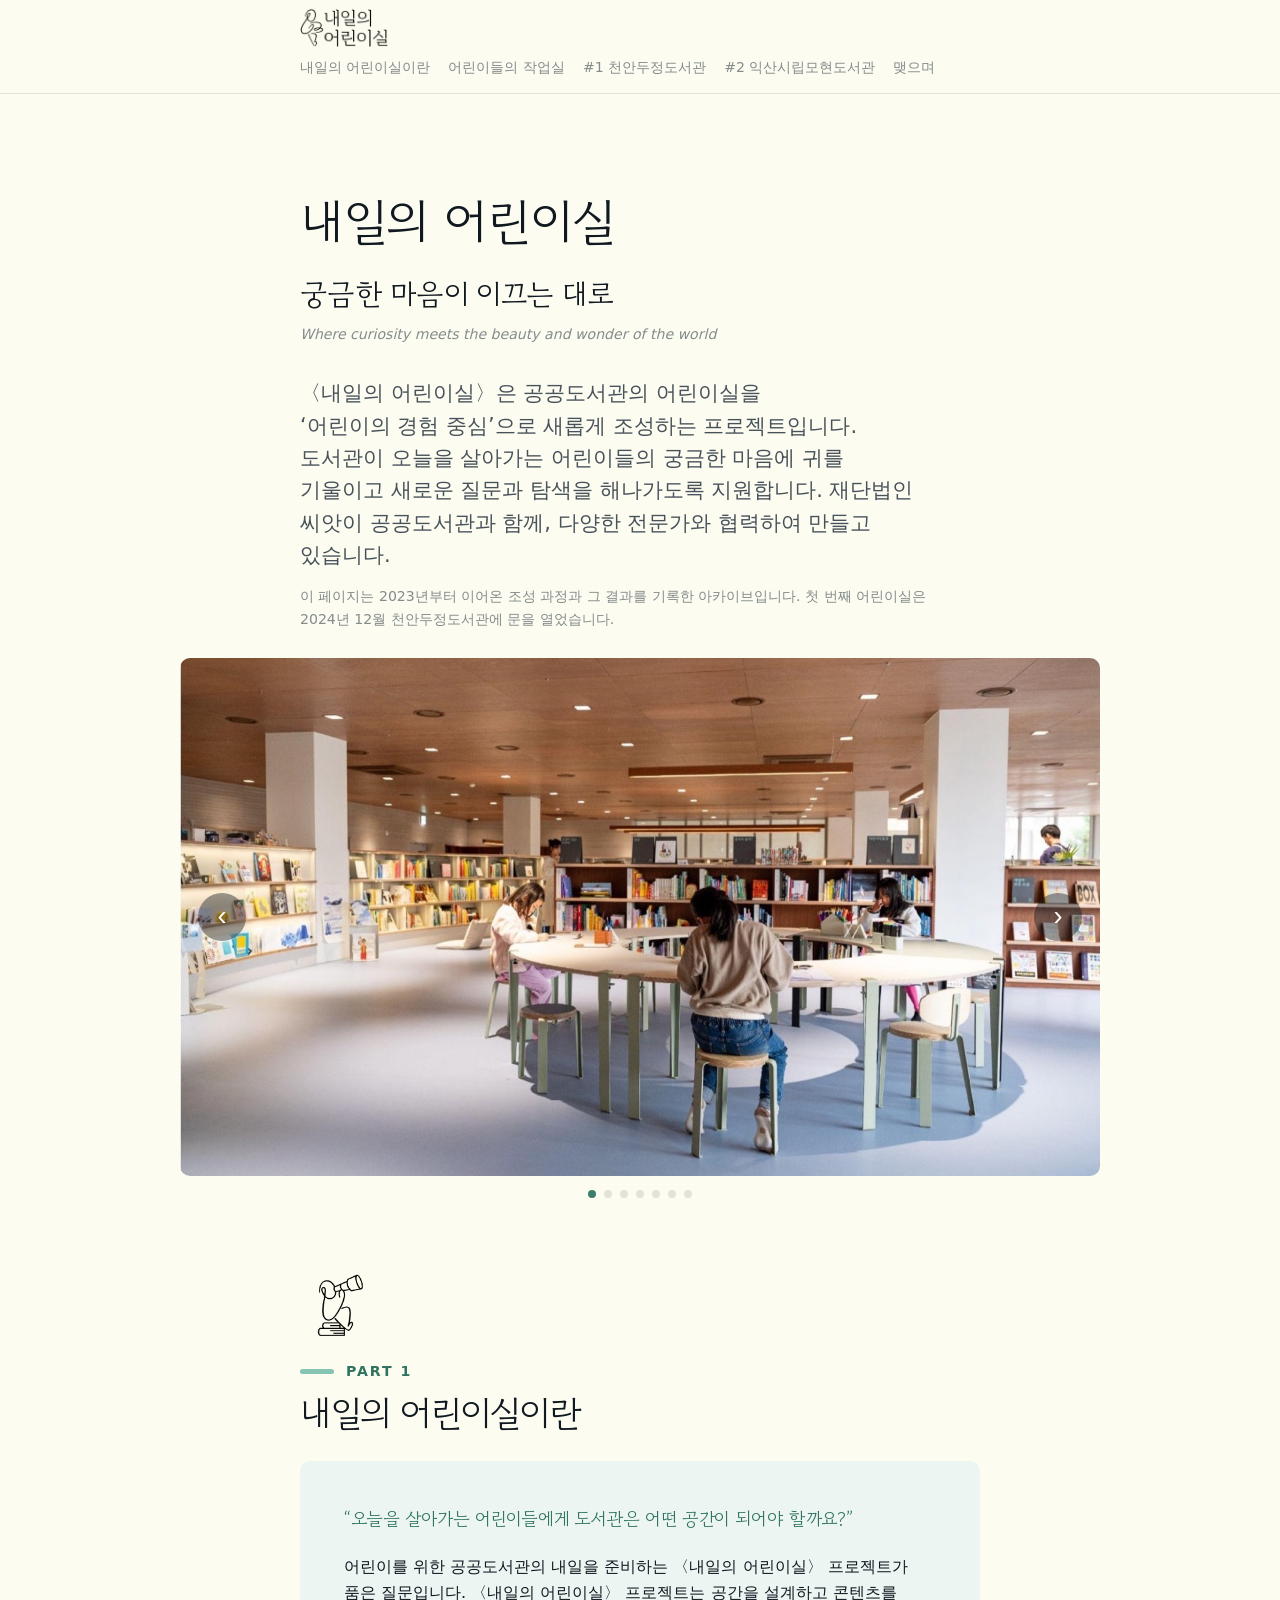
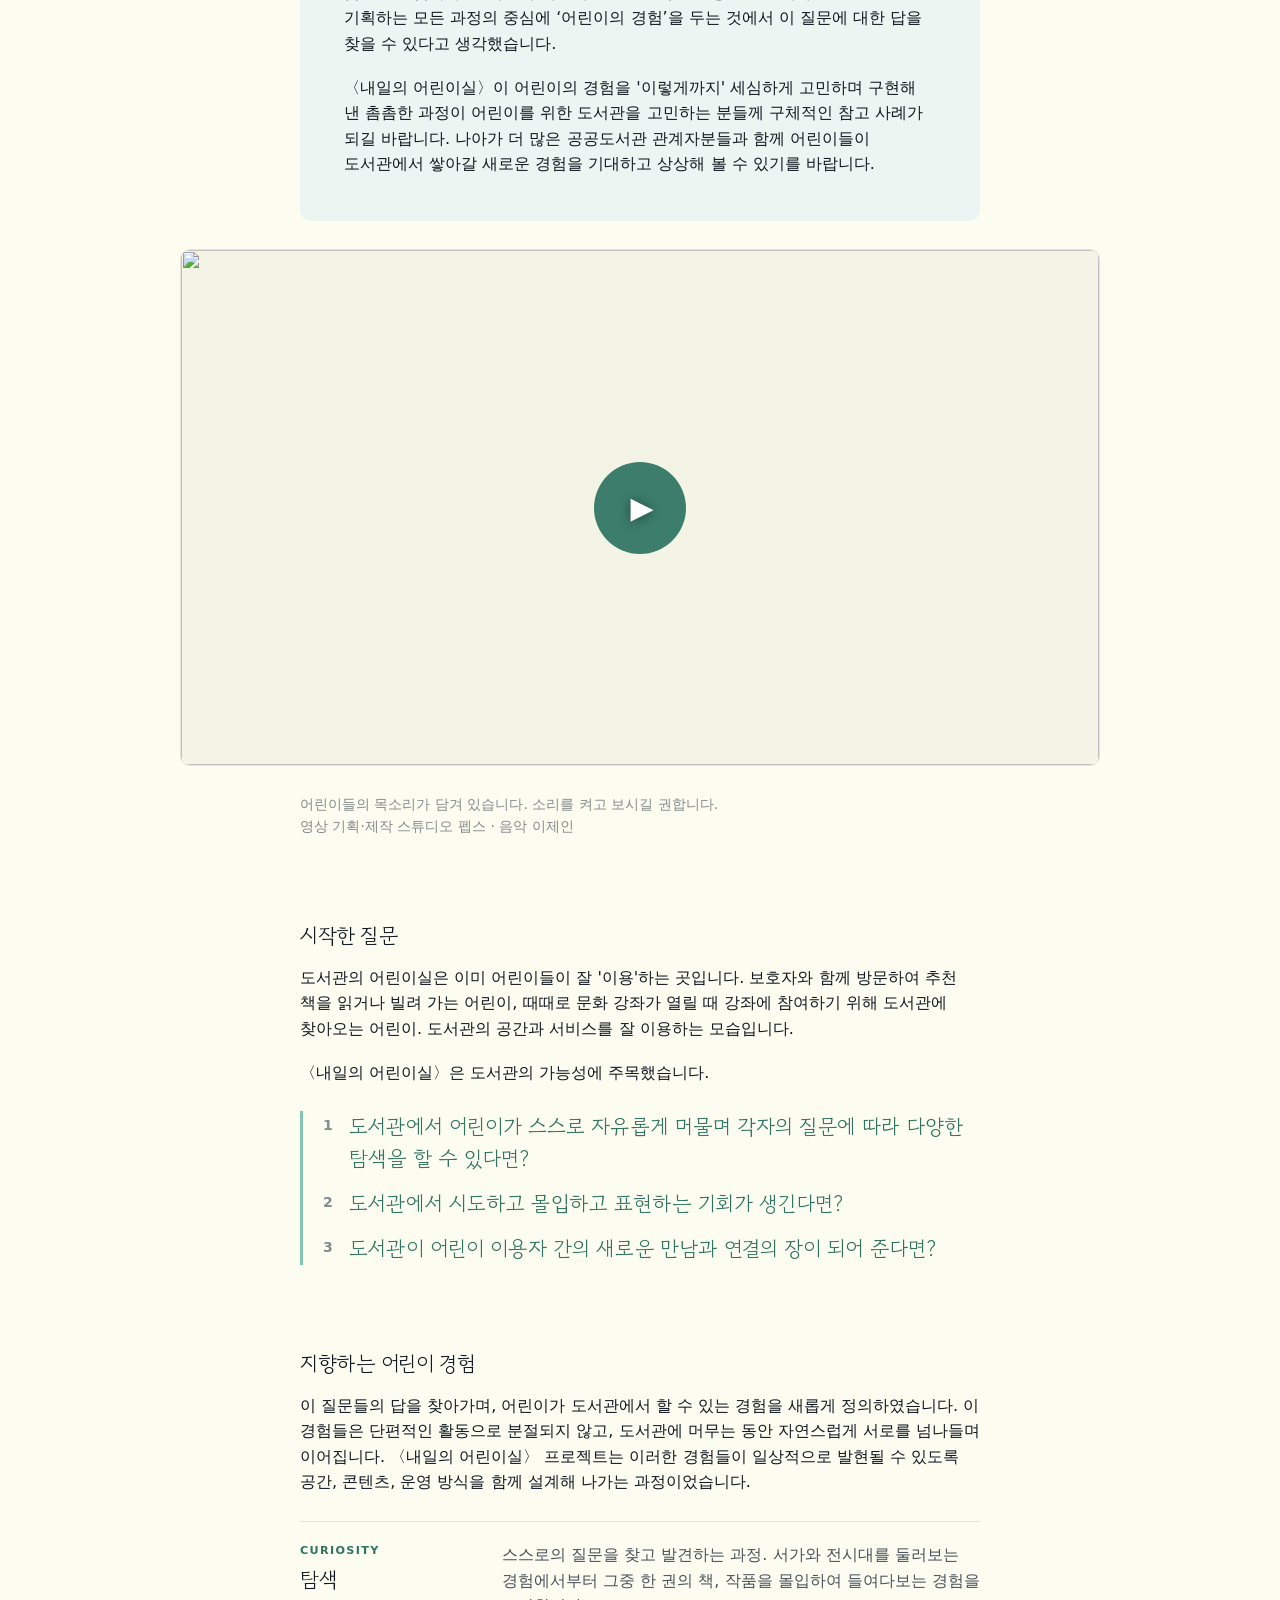
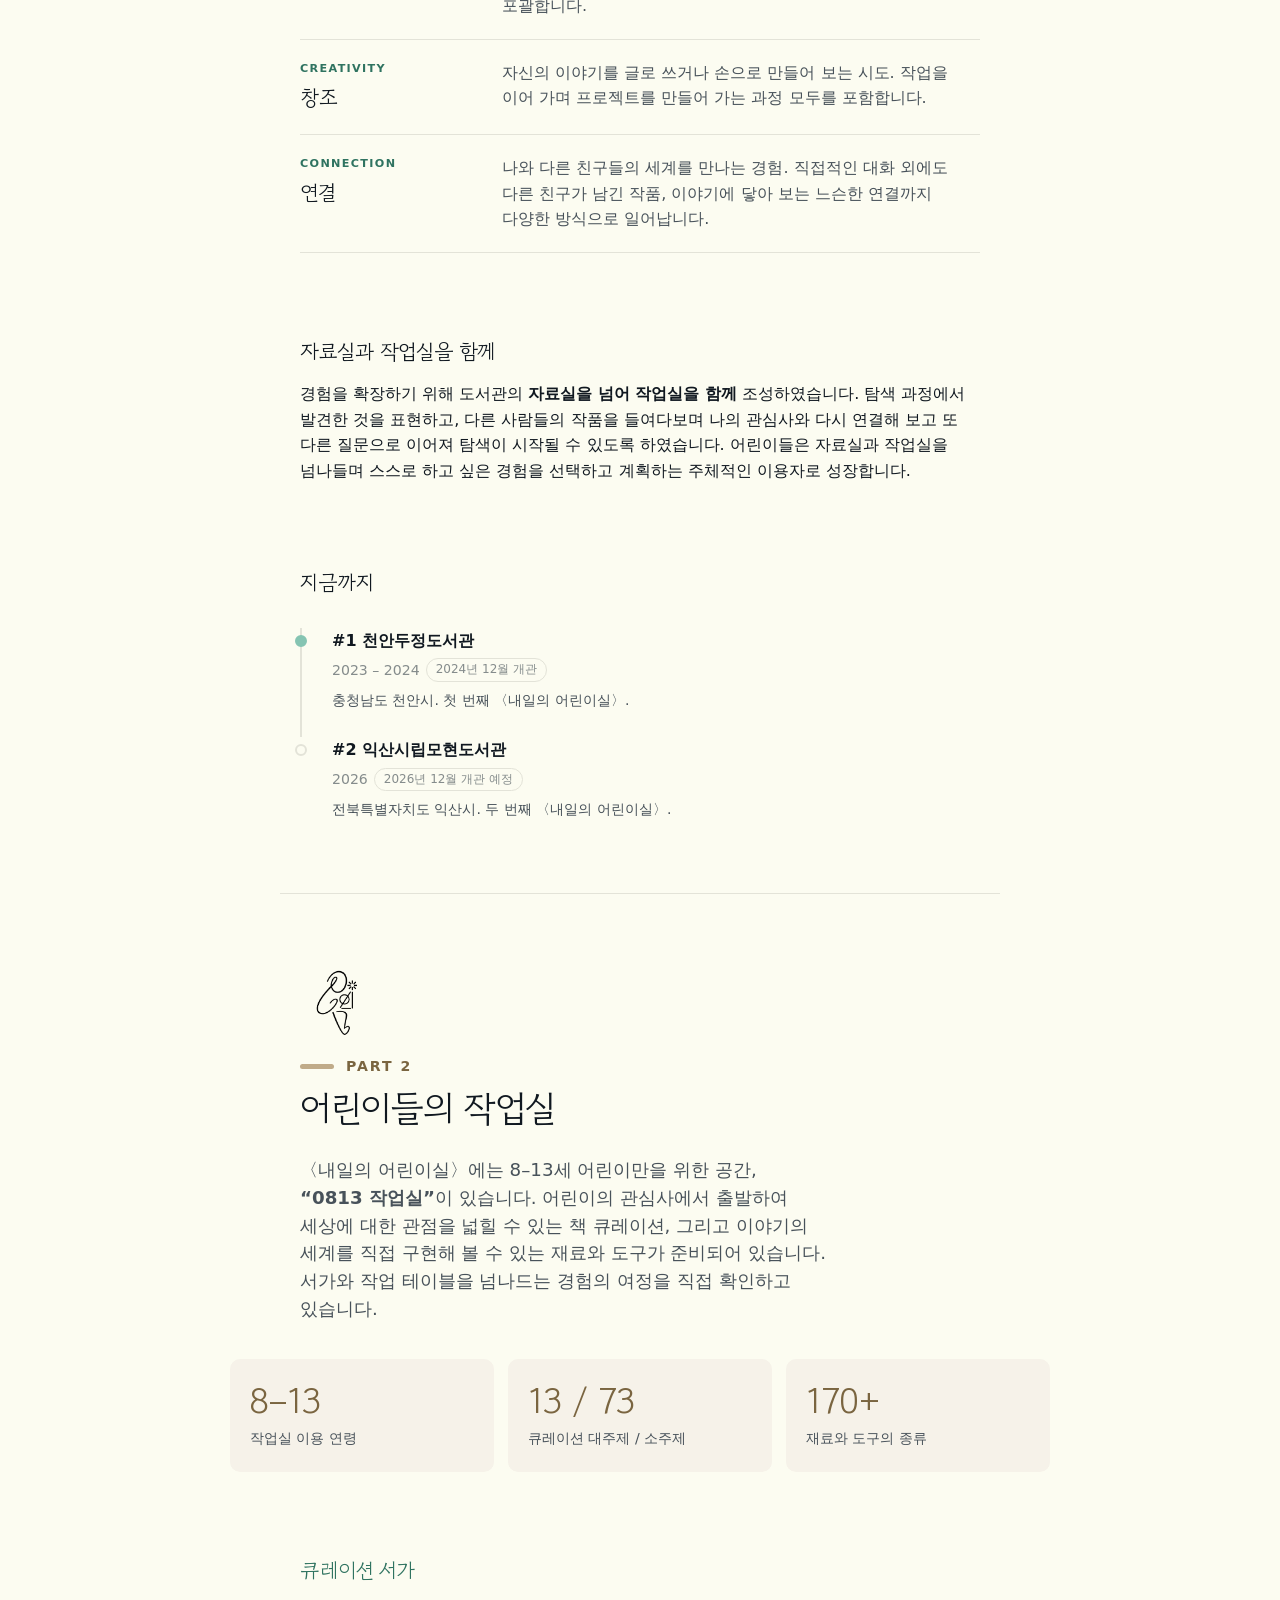
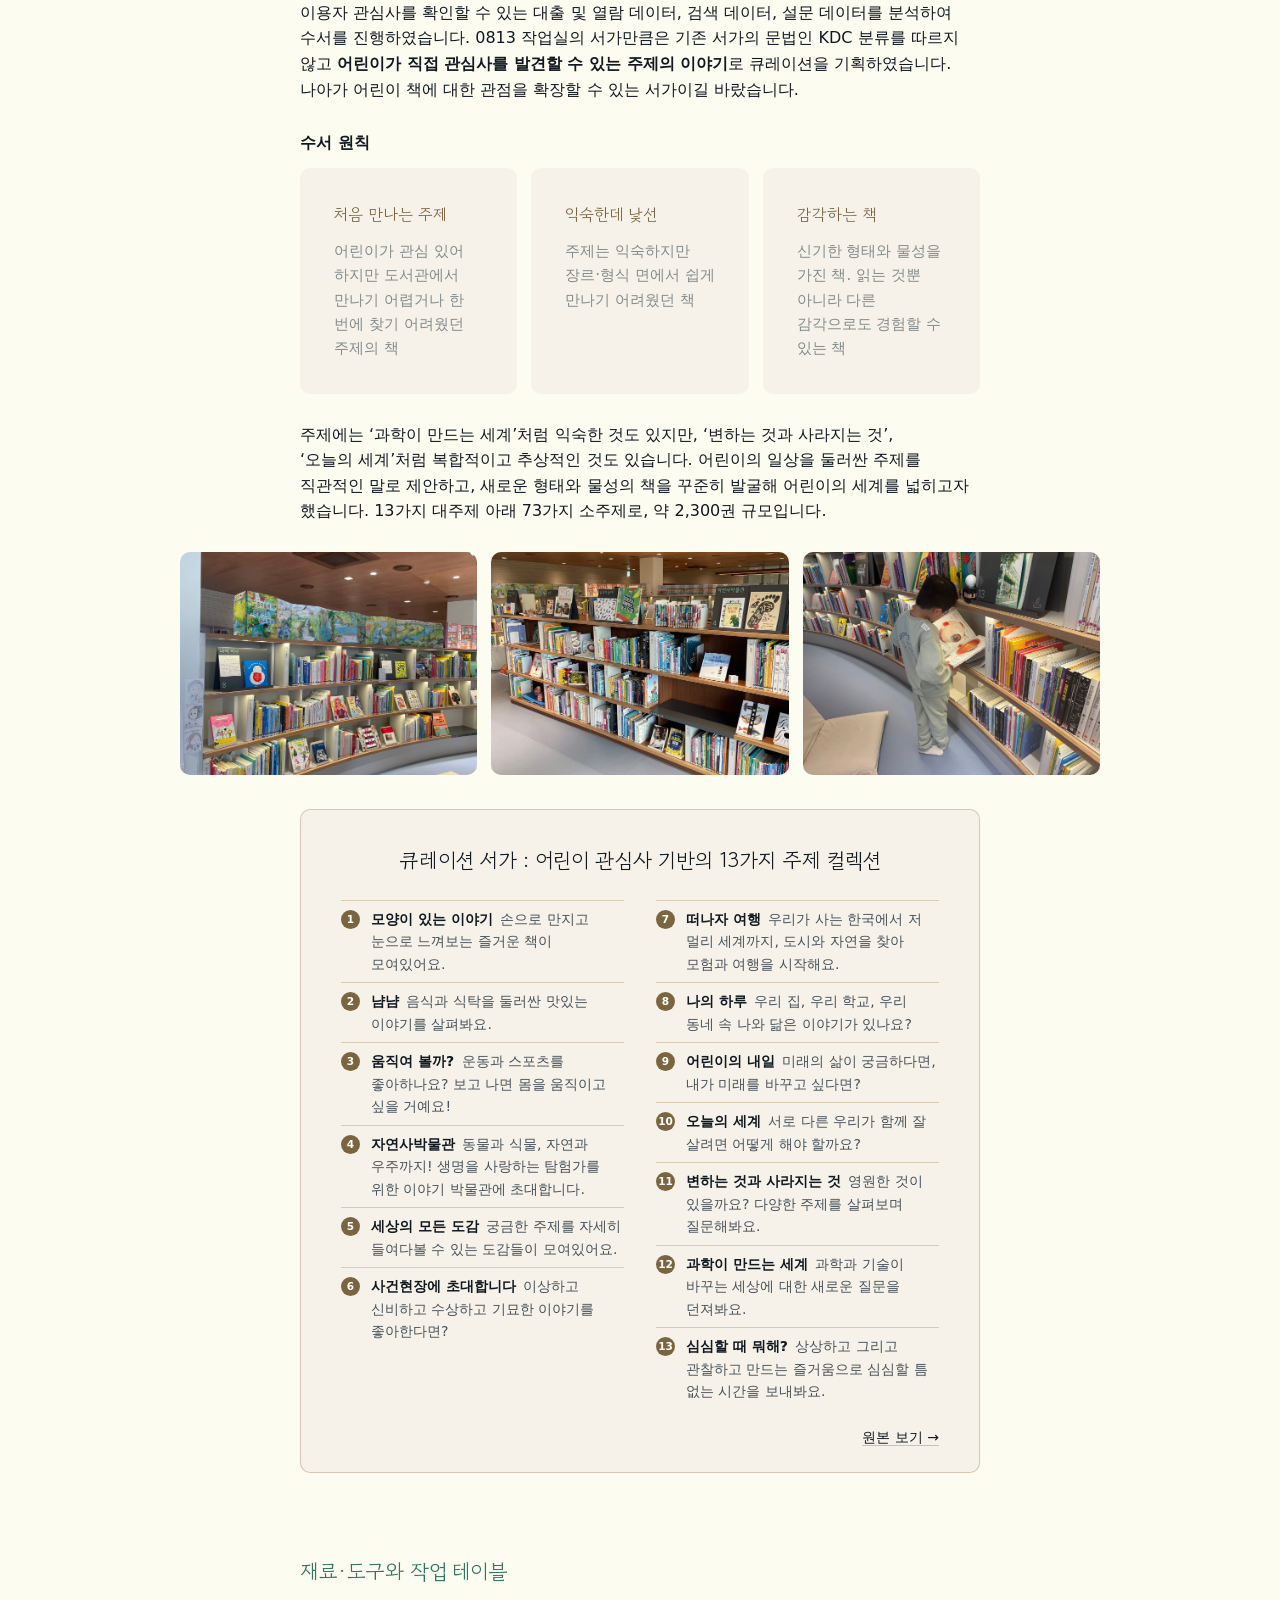
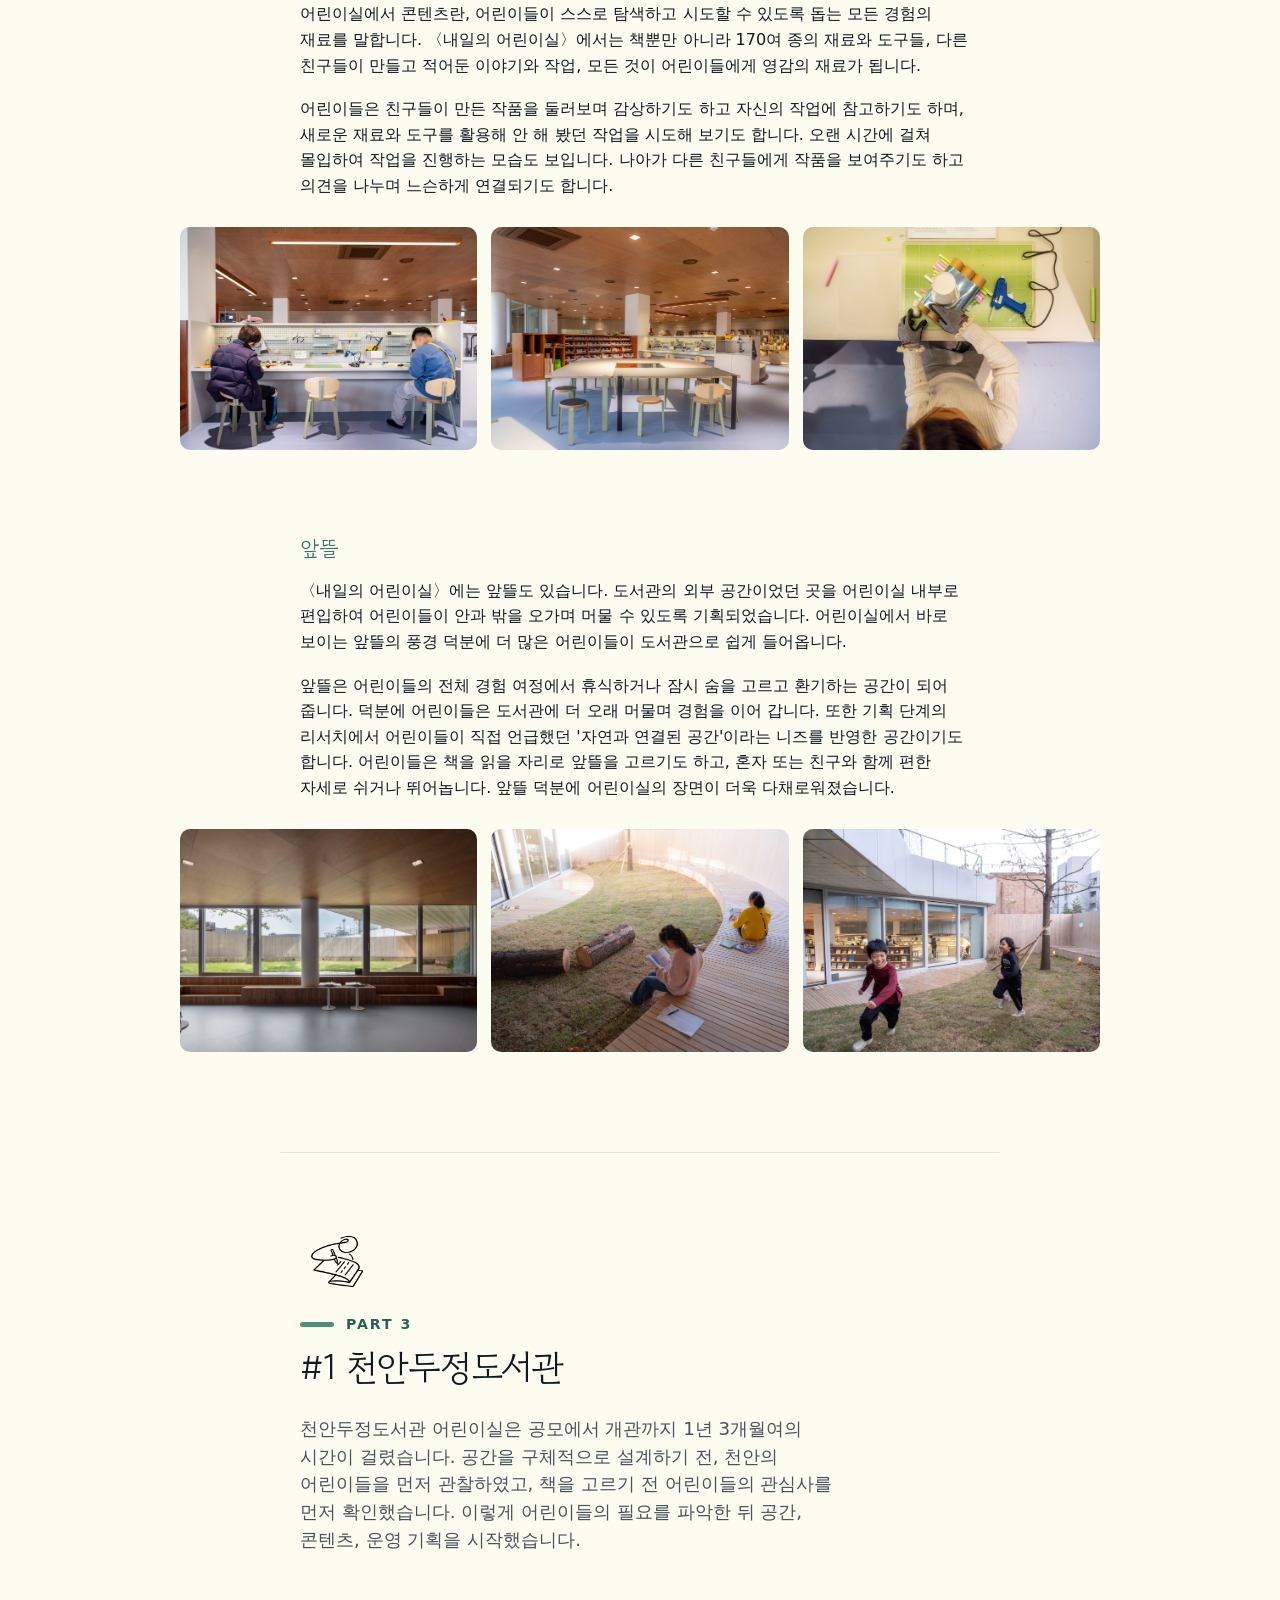
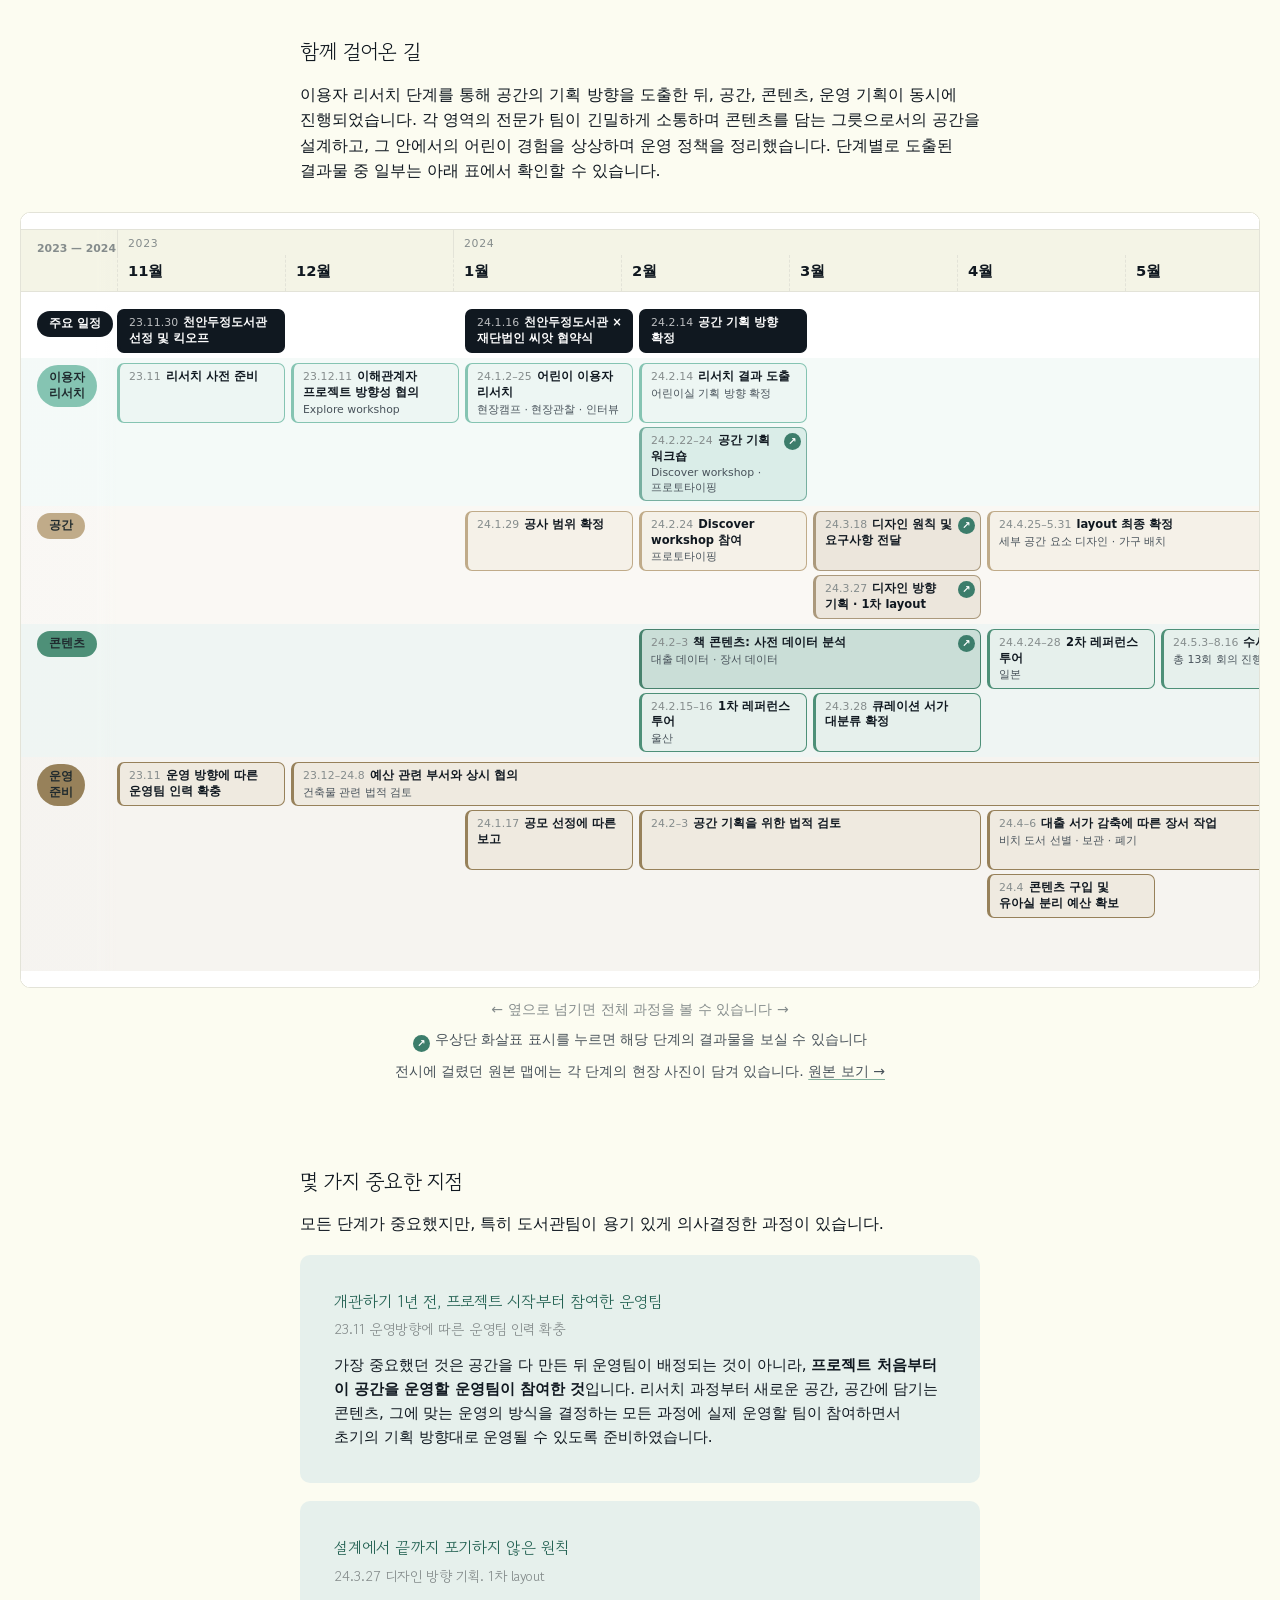
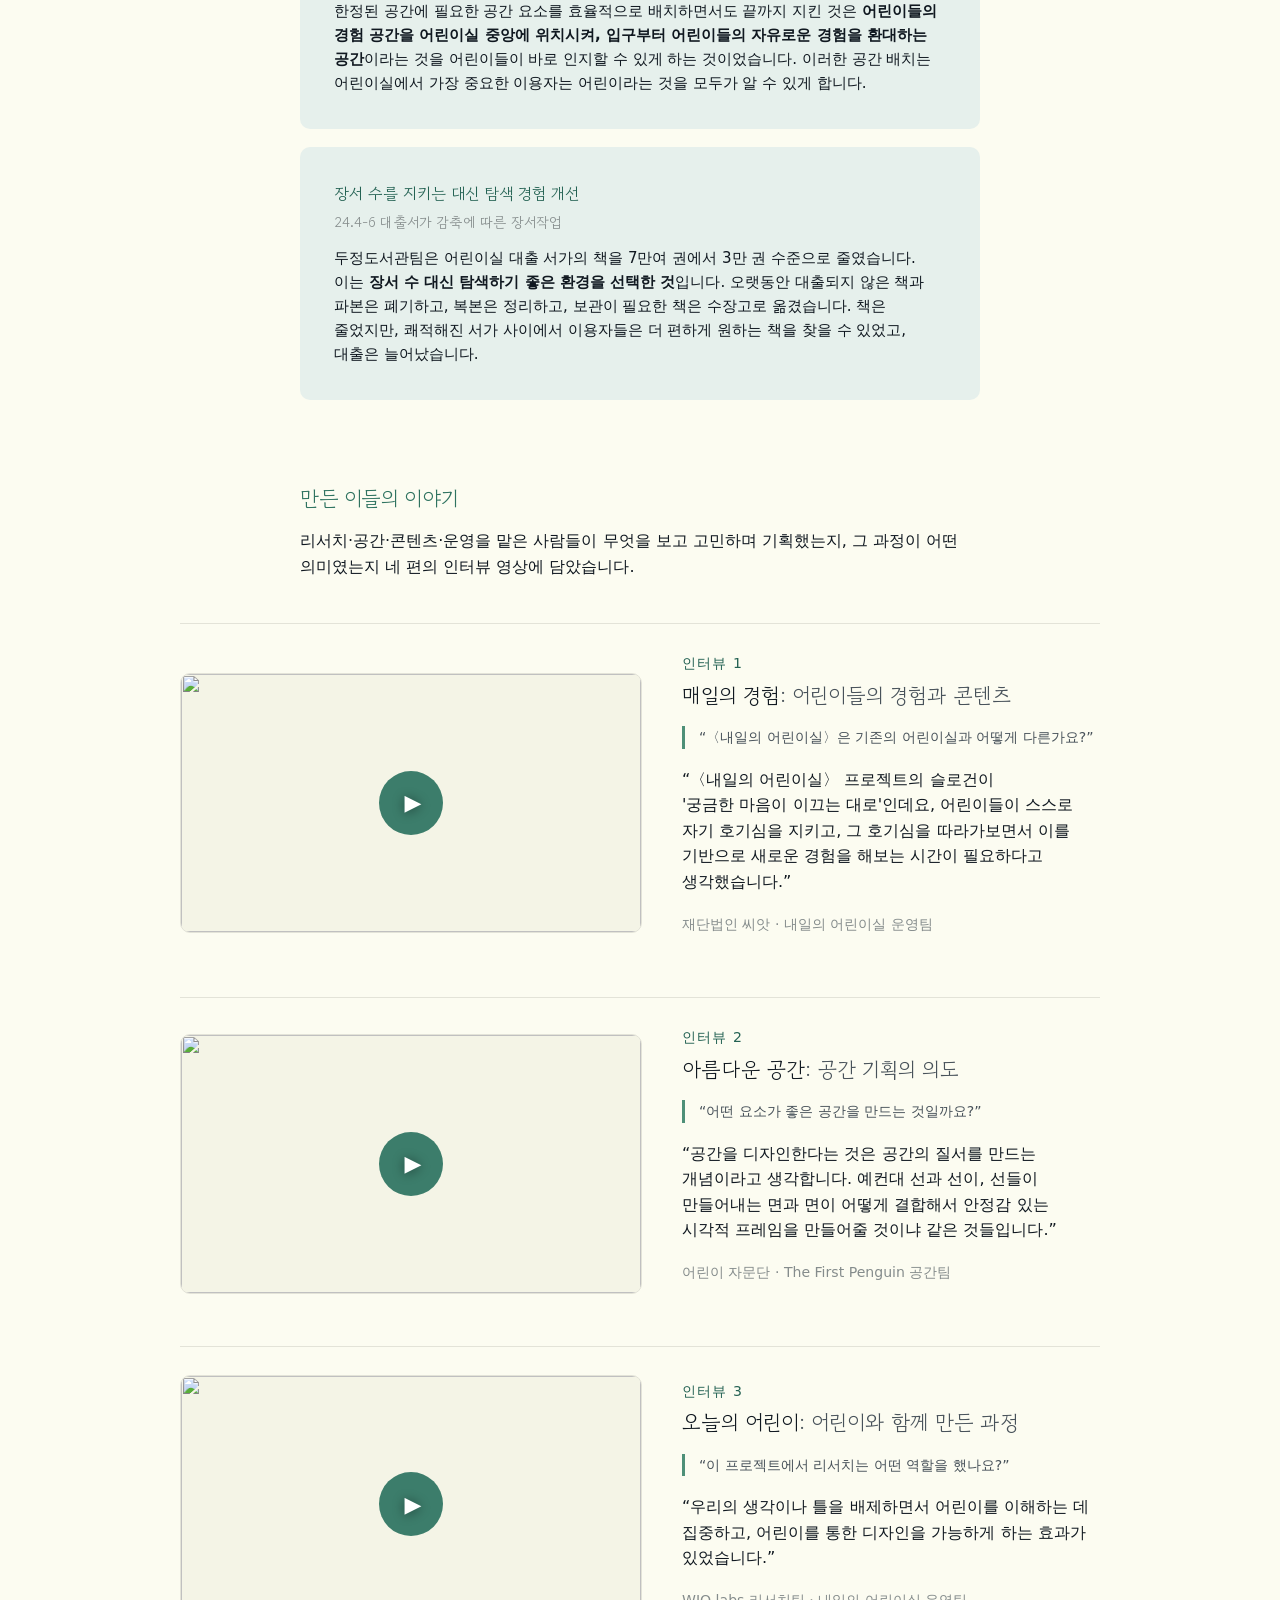
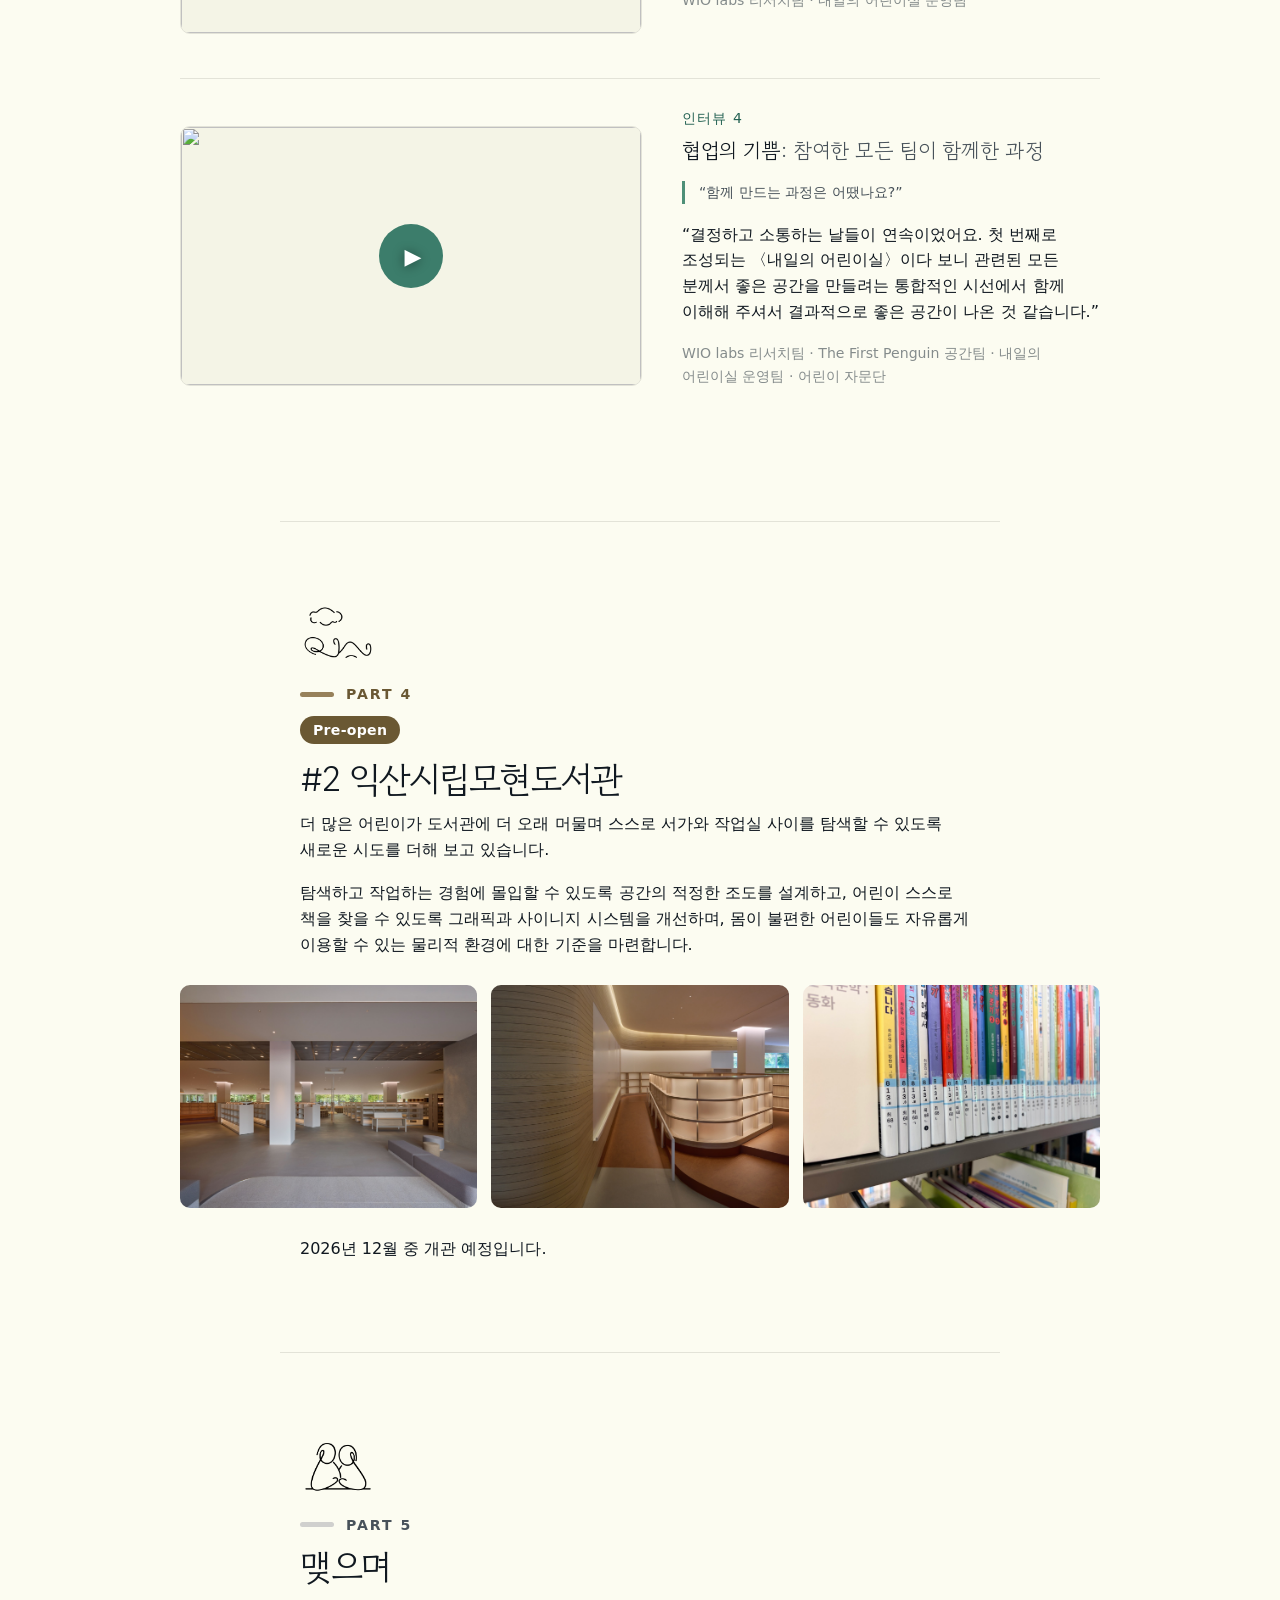
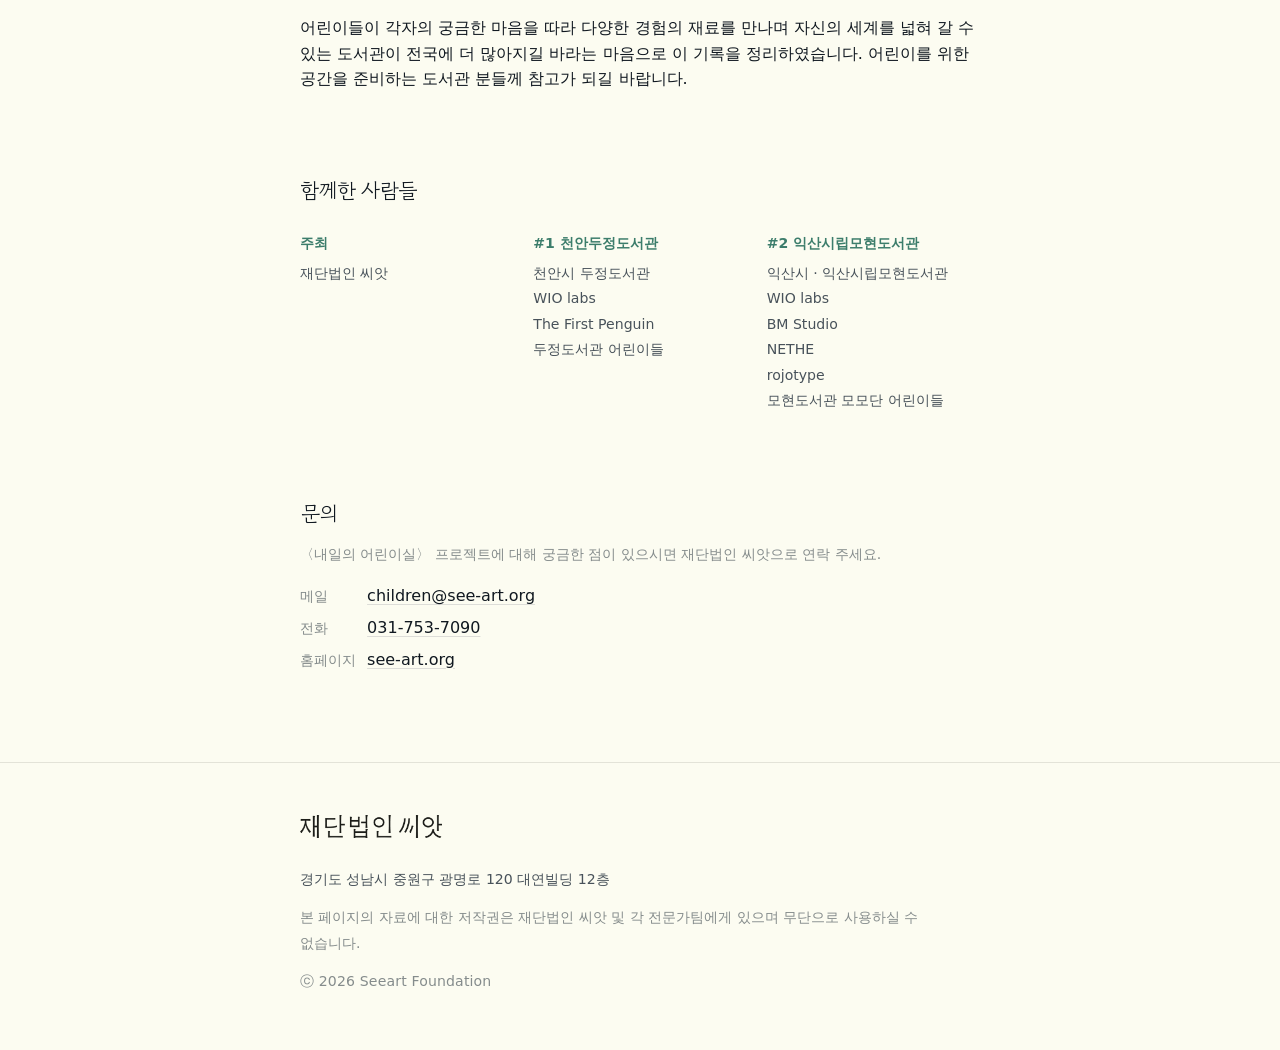
==== index.html @ 8c8a618c "휴대폰 가독성 개선, 자료 링크를 같은 창에서 열기 - 프로세스 맵 자료·원본 보기 링크를 같은 창에서 열고, 돌아오면 맵 위치 복원 - 본문 글씨 한 단계 축소, 〈내일의 어린이" ====
<!doctype html>
<html lang="ko">
<head>
<meta charset="utf-8">
<meta name="viewport" content="width=device-width, initial-scale=1, viewport-fit=cover">
<title>내일의 어린이실 — 프로젝트 아카이브</title>
<meta name="description" content="공공도서관의 어린이실을 어린이의 경험 중심으로 새롭게 조성하는 프로젝트 〈내일의 어린이실〉의 과정과 결과를 기록합니다. 천안두정도서관(2023–2024)과 익산시립모현도서관(2026).">

<meta property="og:type" content="website">
<meta property="og:title" content="내일의 어린이실 — 프로젝트 아카이브">
<meta property="og:description" content="궁금한 마음이 이끄는 대로. 공공도서관 어린이실을 어린이의 경험 중심으로 새롭게 조성한 과정의 기록.">
<!-- TODO: og:image 경로를 실제 대표 이미지로 교체 -->
<meta property="og:image" content="assets/img/hero/hero-1.jpg">

<!-- ⚠️ 공개 전까지 검색엔진 수집을 막습니다.
     10/28 정식 공개 때 아래 한 줄과 robots.txt 를 지우세요. -->
<meta name="robots" content="noindex, nofollow">

<link rel="stylesheet" href="assets/css/style.css?v=20261027">
</head>

<!-- data-mode="draft" → 자리표시자와 작업 메모가 보입니다.
     공개 직전에 data-mode="final" 로 바꾸면 모두 숨겨집니다. -->
<body data-mode="draft">

<!-- ============================================================
     상단 내비 (목차는 main.js가 h2를 긁어 자동 생성)
     ============================================================ -->
<nav class="nav" id="nav">
  <div class="wrap">
    <div class="nav__bar">
      <a class="nav__home" href="#top">
        <img src="assets/img/brand/primary.png" alt="내일의 어린이실"
             width="1487" height="640">
      </a>
      <button class="nav__toggle" id="navToggle" aria-expanded="false" aria-controls="navList">목차</button>
    </div>
    <ul class="nav__list" id="navList" hidden></ul>
  </div>
</nav>

<main id="top">

<!-- ============================================================
     히어로
     ============================================================ -->
<header class="hero">
  <div class="wrap">
    <h1 class="hero__title">내일의 어린이실</h1>
    <p class="hero__slogan">궁금한 마음이 이끄는 대로</p>
    <p class="hero__slogan-en">Where curiosity meets the beauty and wonder of the world</p>

    <p class="hero__lede"><span class="nobr">〈내일의 어린이실〉은</span> 공공도서관의 어린이실을 <span class="nobr">‘어린이의 경험 중심’으로</span> 새롭게 조성하는 프로젝트입니다. 도서관이 오늘을 살아가는 어린이들의 궁금한 마음에 귀를 기울이고 새로운 질문과 탐색을 해나가도록 지원합니다. 재단법인 씨앗이 공공도서관과 함께, 다양한 전문가와 협력하여 만들고 있습니다.</p>
    <p class="muted">
      이 페이지는 2023년부터 이어온 조성 과정과 그 결과를 기록한 아카이브입니다.
      첫 번째 어린이실은 2024년 12월 천안두정도서관에 문을 열었습니다.
    </p>
  </div>

  <div class="wrap">
    <figure class="slides" data-slides="assets/img/hero/hero-" data-count="7">
      <div class="ph" data-ratio="16-9">
        <span><strong>대표 이미지</strong>천안두정도서관 어린이실 전경<br>
        assets/img/hero/ 에 hero-1.jpg … hero-5.jpg 를 넣으면 돌아가며 보입니다</span>
      </div>
    </figure>
  </div>
</header>

<!-- ============================================================
     PART 1 — 프로젝트 소개
     ============================================================ -->
<section id="about">
  <div class="wrap">
    <img class="pict" src="assets/img/pictogram/explore.png" alt="탐색하는 어린이" width="497" height="496" loading="lazy">
    <p class="part-label">Part 1</p>
    <h2>내일의 어린이실이란</h2>

    <div class="question">
      <p class="question__q">“오늘을 살아가는 어린이들에게 도서관은 어떤 공간이 되어야 할까요?”</p>
      <p>
        어린이를 위한 공공도서관의 내일을 준비하는 <span class="nobr">〈내일의 어린이실〉</span> 프로젝트가 품은
        질문입니다. <span class="nobr">〈내일의 어린이실〉</span> 프로젝트는 공간을 설계하고 콘텐츠를 기획하는 모든
        과정의 중심에 <span class="nobr">‘어린이의 경험’을</span> 두는 것에서 이 질문에 대한 답을 찾을 수 있다고
        생각했습니다.
      </p>
      <p><span class="nobr">〈내일의 어린이실〉이</span> 어린이의 경험을 <span class="nobr">'이렇게까지'</span> 세심하게 고민하며 구현해 낸 촘촘한 과정이 어린이를 위한 도서관을 고민하는 분들께 구체적인 참고 사례가 되길 바랍니다. 나아가 더 많은 공공도서관 관계자분들과 함께 어린이들이 도서관에서 쌓아갈 새로운 경험을 기대하고 상상해 볼 수 있기를 바랍니다.</p>
    </div>

    <div class="video" data-id="6D1yo-5r82I">
      <button class="video__btn" type="button">
        <span class="video__play" aria-hidden="true">▶</span>
        <span>브랜드 영상 (2025)</span>
      </button>
    </div>
    <p class="muted vcredit">어린이들의 목소리가 담겨 있습니다. 소리를 켜고 보시길 권합니다.<br> 영상 기획·제작 스튜디오 펩스 · 음악 이제인</p>

    <h3>시작한 질문</h3>
    <p>도서관의 어린이실은 이미 어린이들이 잘 <span class="nobr">'이용'하는</span> 곳입니다. 보호자와 함께 방문하여 추천 책을 읽거나 빌려 가는 어린이, 때때로 문화 강좌가 열릴 때 강좌에 참여하기 위해 도서관에 찾아오는 어린이. 도서관의 공간과 서비스를 잘 이용하는 모습입니다.</p>
    <p><span class="nobr">〈내일의 어린이실〉은</span> 도서관의 가능성에 주목했습니다.</p>

    <ol class="asks">
      <li>도서관에서 어린이가 스스로 자유롭게 머물며 각자의 질문에 따라 다양한 탐색을 할 수 있다면?</li>
      <li>도서관에서 시도하고 몰입하고 표현하는 기회가 생긴다면?</li>
      <li>도서관이 어린이 이용자 간의 새로운 만남과 연결의 장이 되어 준다면?</li>
    </ol>

    <h3>지향하는 어린이 경험</h3>
    <p>이 질문들의 답을 찾아가며, 어린이가 도서관에서 할 수 있는 경험을 새롭게 정의하였습니다. 이 경험들은 단편적인 활동으로 분절되지 않고, 도서관에 머무는 동안 자연스럽게 서로를 넘나들며 이어집니다. <span class="nobr">〈내일의 어린이실〉</span> 프로젝트는 이러한 경험들이 일상적으로 발현될 수 있도록 공간, 콘텐츠, 운영 방식을 함께 설계해 나가는 과정이었습니다.</p>

    <dl class="exp">
      <div>
        <dt><span>Curiosity</span>탐색</dt>
        <dd>스스로의 질문을 찾고 발견하는 과정. 서가와 전시대를 둘러보는 경험에서부터 그중 한 권의 책, 작품을 몰입하여 들여다보는 경험을 포괄합니다.</dd>
      </div>
      <div>
        <dt><span>Creativity</span>창조</dt>
        <dd>자신의 이야기를 글로 쓰거나 손으로 만들어 보는 시도. 작업을 이어 가며 프로젝트를 만들어 가는 과정 모두를 포함합니다.</dd>
      </div>
      <div>
        <dt><span>Connection</span>연결</dt>
        <dd>나와 다른 친구들의 세계를 만나는 경험. 직접적인 대화 외에도 다른 친구가 남긴 작품, 이야기에 닿아 보는 느슨한 연결까지 다양한 방식으로 일어납니다.</dd>
      </div>
    </dl>

    <h3>자료실과 작업실을 함께</h3>
    <p>경험을 확장하기 위해 도서관의 <b>자료실을 넘어 작업실을 함께</b> 조성하였습니다. 탐색 과정에서 발견한 것을 표현하고, 다른 사람들의 작품을 들여다보며 나의 관심사와 다시 연결해 보고 또 다른 질문으로 이어져 탐색이 시작될 수 있도록 하였습니다. 어린이들은 자료실과 작업실을 넘나들며 스스로 하고 싶은 경험을 선택하고 계획하는 주체적인 이용자로 성장합니다.</p>

    <h3>지금까지</h3>
    <ul class="timeline">
      <li class="timeline__item" data-mark="on">
        <span class="timeline__name">#1 천안두정도서관</span>
        <div class="timeline__meta"><span>2023 – 2024</span><span class="tag">2024년 12월 개관</span></div>
        <p class="timeline__note">충청남도 천안시. 첫 번째 <span class="nobr">〈내일의 어린이실〉</span>.</p>
      </li>
      <li class="timeline__item">
        <span class="timeline__name">#2 익산시립모현도서관</span>
        <div class="timeline__meta"><span>2026</span><span class="tag">2026년 12월 개관 예정</span></div>
        <p class="timeline__note">전북특별자치도 익산시. 두 번째 <span class="nobr">〈내일의 어린이실〉</span>.</p>
      </li>
    </ul>
  </div>
</section>

<!-- ============================================================
     PART 2-2 — 천안, 오늘의 어린이는 (결과)
     ============================================================ -->
<section id="space">
  <div class="wrap">
    <img class="pict" src="assets/img/pictogram/make.png" alt="무언가를 만드는 어린이" width="497" height="496" loading="lazy">
    <p class="part-label">Part 2</p>
    <h2>어린이들의 작업실</h2>

    <p class="lede"><span class="nobr">〈내일의 어린이실〉에는</span> 8–13세 어린이만을 위한 공간, <b><span class="nobr">“0813 작업실”</span></b>이 있습니다. 어린이의 관심사에서 출발하여 세상에 대한 관점을 넓힐 수 있는 책 큐레이션, 그리고 이야기의 세계를 직접 구현해 볼 수 있는 재료와 도구가 준비되어 있습니다. 서가와 작업 테이블을 넘나드는 경험의 여정을 직접 확인하고 있습니다.</p>

    <div class="stats">
      <div class="stat"><span class="stat__num">8–13</span><span class="stat__label">작업실 이용 연령</span></div>
      <div class="stat"><span class="stat__num">13 / 73</span><span class="stat__label">큐레이션 대주제 / 소주제</span></div>
      <div class="stat"><span class="stat__num">170+</span><span class="stat__label">재료와 도구의 종류</span></div>
    </div>

    <h3 class="h-green">큐레이션 서가</h3>
    <p>이용자 관심사를 확인할 수 있는 대출 및 열람 데이터, 검색 데이터, 설문 데이터를 분석하여 수서를 진행하였습니다. 0813 작업실의 서가만큼은 기존 서가의 문법인 KDC 분류를 따르지 않고 <b>어린이가 직접 관심사를 발견할 수 있는 주제의 이야기</b>로 큐레이션을 기획하였습니다. 나아가 어린이 책에 대한 관점을 확장할 수 있는 서가이길 바랐습니다.</p>
    <h4 class="sub-h">수서 원칙</h4>
    <div class="grid-3 principles">
      <div class="decision">
        <p class="decision__q">처음 만나는 주제</p>
        <p class="muted">어린이가 관심 있어 하지만 도서관에서 만나기 어렵거나 한 번에 찾기 어려웠던 주제의 책</p>
      </div>
      <div class="decision">
        <p class="decision__q">익숙한데 낯선</p>
        <p class="muted">주제는 익숙하지만 장르·형식 면에서 쉽게 만나기 어려웠던 책</p>
      </div>
      <div class="decision">
        <p class="decision__q">감각하는 책</p>
        <p class="muted">신기한 형태와 물성을 가진 책. 읽는 것뿐 아니라 다른 감각으로도 경험할 수 있는 책</p>
      </div>
    </div>
    <p>주제에는 <span class="nobr">‘과학이 만드는 세계’처럼</span> 익숙한 것도 있지만, <span class="nobr">‘변하는 것과 사라지는 것’</span>, <span class="nobr">‘오늘의 세계’처럼</span> 복합적이고 추상적인 것도 있습니다. 어린이의 일상을 둘러싼 주제를 직관적인 말로 제안하고, 새로운 형태와 물성의 책을 꾸준히 발굴해 어린이의 세계를 넓히고자 했습니다. 13가지 대주제 아래 73가지 소주제로, 약 2,300권 규모입니다.</p>
    <div class="grid-3" data-swipe>
      <img src="assets/img/cheonan/shelf-01.jpg" alt="‘나의 하루’, ‘어린이의 내일’ 주제로 꾸민 곡선 서가와 그 위에 펼쳐 놓은 병풍책" width="1400" height="1050" loading="lazy">
      <img src="assets/img/cheonan/shelf-02.jpg" alt="‘냠냠’, ‘움직여 볼까?’, ‘자연사박물관’ 주제 서가" width="1400" height="1050" loading="lazy">
      <img src="assets/img/cheonan/shelf-03.jpg" alt="‘관찰하고 그리고’ 서가 앞에서 인체 그림책을 펼쳐 보는 어린이" width="1400" height="1050" loading="lazy">
    </div>
    <div class="themes">
      <p class="themes__title">큐레이션 서가 : 어린이 관심사 기반의 13가지 주제 컬렉션</p>
      <ol class="themes__list">
        <li><b>모양이 있는 이야기</b> <span>손으로 만지고 눈으로 느껴보는 즐거운 책이 모여있어요.</span></li>
        <li><b>냠냠</b> <span>음식과 식탁을 둘러싼 맛있는 이야기를 살펴봐요.</span></li>
        <li><b>움직여 볼까?</b> <span>운동과 스포츠를 좋아하나요? 보고 나면 몸을 움직이고 싶을 거예요!</span></li>
        <li><b>자연사박물관</b> <span>동물과 식물, 자연과 우주까지! 생명을 사랑하는 탐험가를 위한 이야기 박물관에 초대합니다.</span></li>
        <li><b>세상의 모든 도감</b> <span>궁금한 주제를 자세히 들여다볼 수 있는 도감들이 모여있어요.</span></li>
        <li><b>사건현장에 초대합니다</b> <span>이상하고 신비하고 수상하고 기묘한 이야기를 좋아한다면?</span></li>
        <li><b>떠나자 여행</b> <span>우리가 사는 한국에서 저 멀리 세계까지, 도시와 자연을 찾아 모험과 여행을 시작해요.</span></li>
        <li><b>나의 하루</b> <span>우리 집, 우리 학교, 우리 동네 속 나와 닮은 이야기가 있나요?</span></li>
        <li><b>어린이의 내일</b> <span>미래의 삶이 궁금하다면, 내가 미래를 바꾸고 싶다면?</span></li>
        <li><b>오늘의 세계</b> <span>서로 다른 우리가 함께 잘 살려면 어떻게 해야 할까요?</span></li>
        <li><b>변하는 것과 사라지는 것</b> <span>영원한 것이 있을까요? 다양한 주제를 살펴보며 질문해봐요.</span></li>
        <li><b>과학이 만드는 세계</b> <span>과학과 기술이 바꾸는 세상에 대한 새로운 질문을 던져봐요.</span></li>
        <li><b>심심할 때 뭐해?</b> <span>상상하고 그리고 관찰하고 만드는 즐거움으로 심심할 틈 없는 시간을 보내봐요.</span></li>
      </ol>
      <p class="themes__note">
        <a href="assets/img/cheonan/themes-13.jpg">원본 보기 →</a>
      </p>
    </div>

    <h3 class="h-green">재료·도구와 작업 테이블</h3>
    <p>어린이실에서 콘텐츠란, 어린이들이 스스로 탐색하고 시도할 수 있도록 돕는 모든 경험의 재료를 말합니다. <span class="nobr">〈내일의 어린이실〉에서는</span> 책뿐만 아니라 170여 종의 재료와 도구들, 다른 친구들이 만들고 적어둔 이야기와 작업, 모든 것이 어린이들에게 영감의 재료가 됩니다.</p>
    <p>어린이들은 친구들이 만든 작품을 둘러보며 감상하기도 하고 자신의 작업에 참고하기도 하며, 새로운 재료와 도구를 활용해 안 해 봤던 작업을 시도해 보기도 합니다. 오랜 시간에 걸쳐 몰입하여 작업을 진행하는 모습도 보입니다. 나아가 다른 친구들에게 작품을 보여주기도 하고 의견을 나누며 느슨하게 연결되기도 합니다.</p>
    <div class="grid-3" data-swipe>
      <img src="assets/img/cheonan/tools-01.jpg" alt="재료와 도구가 놓인 카운터에서 어린이 둘이 작업하는 모습" width="1400" height="1050" loading="lazy">
      <img src="assets/img/cheonan/table-01.jpg" alt="작업 테이블과 그 너머의 재료 서가" width="1400" height="1050" loading="lazy">
      <img src="assets/img/cheonan/works-01.jpg" alt="글루건으로 작업 중인 어린이의 손" width="1400" height="1050" loading="lazy">
    </div>

    <h3 class="h-green">앞뜰</h3>
    <p><span class="nobr">〈내일의 어린이실〉에는</span> 앞뜰도 있습니다. 도서관의 외부 공간이었던 곳을 어린이실 내부로 편입하여 어린이들이 안과 밖을 오가며 머물 수 있도록 기획되었습니다. 어린이실에서 바로 보이는 앞뜰의 풍경 덕분에 더 많은 어린이들이 도서관으로 쉽게 들어옵니다.</p>
    <p>앞뜰은 어린이들의 전체 경험 여정에서 휴식하거나 잠시 숨을 고르고 환기하는 공간이 되어 줍니다. 덕분에 어린이들은 도서관에 더 오래 머물며 경험을 이어 갑니다. 또한 기획 단계의 리서치에서 어린이들이 직접 언급했던 <span class="nobr">'자연과 연결된 공간'이라는</span> 니즈를 반영한 공간이기도 합니다. 어린이들은 책을 읽을 자리로 앞뜰을 고르기도 하고, 혼자 또는 친구와 함께 편한 자세로 쉬거나 뛰어놉니다. 앞뜰 덕분에 어린이실의 장면이 더욱 다채로워졌습니다.</p>
    <div class="grid-3" data-swipe>
      <img src="assets/img/cheonan/yard-01.jpg" alt="어린이실 안에서 창 너머로 보이는 앞뜰" width="1400" height="933" loading="lazy">
      <img src="assets/img/cheonan/yard-02.jpg" alt="앞뜰 잔디와 데크에 앉아 책을 읽는 어린이들" width="1400" height="1050" loading="lazy">
      <img src="assets/img/cheonan/yard-03.jpg" alt="앞뜰에서 뛰어노는 어린이들" width="1400" height="1050" loading="lazy">
    </div>

  </div>
</section>

<!-- ============================================================
     PART 2-1 — 천안, 만들어지기까지 (과정) ★ 핵심 섹션
     ============================================================ -->
<section id="process">
  <div class="wrap">
    <img class="pict" src="assets/img/pictogram/write.png" alt="글을 쓰는 어린이" width="497" height="496" loading="lazy">
    <p class="part-label">Part 3</p>
    <h2>#1 천안두정도서관</h2>

    <p class="lede">천안두정도서관 어린이실은 공모에서 개관까지 1년 3개월여의 시간이 걸렸습니다. 공간을 구체적으로 설계하기 전, 천안의 어린이들을 먼저 관찰하였고, 책을 고르기 전 어린이들의 관심사를 먼저 확인했습니다. 이렇게 어린이들의 필요를 파악한 뒤 공간, 콘텐츠, 운영 기획을 시작했습니다.</p>

    <h3>함께 걸어온 길</h3>
    <p>이용자 리서치 단계를 통해 공간의 기획 방향을 도출한 뒤, 공간, 콘텐츠, 운영 기획이 동시에 진행되었습니다. 각 영역의 전문가 팀이 긴밀하게 소통하며 콘텐츠를 담는 그릇으로서의 공간을 설계하고, 그 안에서의 어린이 경험을 상상하며 운영 정책을 정리했습니다. 단계별로 도출된 결과물 중 일부는 아래 표에서 확인할 수 있습니다.</p>
  </div>

  <div class="wrap-wide pm-outer">
    <div class="pm">
      <div class="pm__inner">
        <!-- 시간 축 -->
        <div class="pm__axis">
          <div class="pm__label"><span>2023 — 2024</span></div>
          <div class="pm__scale">
            <div class="pm__years">
              <div class="pm__year" style="grid-column:1/span 2">2023</div>
              <div class="pm__year" style="grid-column:3/span 12">2024</div>
            </div>
            <div class="pm__months">
              <div class="pm__month">11월</div>
              <div class="pm__month">12월</div>
              <div class="pm__month">1월</div>
              <div class="pm__month">2월</div>
              <div class="pm__month">3월</div>
              <div class="pm__month">4월</div>
              <div class="pm__month">5월</div>
              <div class="pm__month">6월</div>
              <div class="pm__month">7월</div>
              <div class="pm__month">8월</div>
              <div class="pm__month">9월</div>
              <div class="pm__month">10월</div>
              <div class="pm__month">11월</div>
              <div class="pm__month">12월</div>
            </div>
          </div>
        </div>


        <!-- 주요 일정 -->
        <div class="pm__row" data-lane="key">
          <div class="pm__label"><span>주요 일정</span></div>
          <div class="pm__track">
            <div class="pm__item" style="grid-column:1">
              <span class="pm__date">23.11.30</span><b>천안두정도서관 선정 및 킥오프</b></div>
            <div class="pm__item" style="grid-column:3">
              <span class="pm__date">24.1.16</span><b>천안두정도서관 × 재단법인 씨앗 협약식</b></div>
            <div class="pm__item" style="grid-column:4">
              <span class="pm__date">24.2.14</span><b>공간 기획 방향 확정</b></div>
            <a class="pm__item" style="grid-column:8" href="https://drive.google.com/file/d/11OO0rODqw20eT6rqsKB_iAWFgUFYIogH/view" title="최종 설계안 보기">
              <span class="pm__date">24.6.13</span><b>최종 설계안 확정</b><span class="pm__doc" aria-hidden="true">↗</span></a>
            <a class="pm__item" style="grid-column:10" href="https://playfund.notion.site/1a5dcffecb7580a099eafd31f27e5edc" title="13가지 주제의 큐레이션 목록 보기">
              <span class="pm__date">24.8.16</span><b>콘텐츠 리스트 확정</b><span class="pm__doc" aria-hidden="true">↗</span></a>
            <div class="pm__item" style="grid-column:13">
              <span class="pm__date">24.11.30</span><b>베타테스트</b></div>
            <div class="pm__item" data-open style="grid-column:14">
              <span class="pm__date">24.12.20</span><b>내일의 어린이실 개관</b></div>
          </div>
        </div>

        <!-- 이용자 리서치 -->
        <div class="pm__row" data-lane="research">
          <div class="pm__label"><span>이용자<br>리서치</span></div>
          <div class="pm__track">
            <div class="pm__item" style="grid-column:1">
              <span class="pm__date">23.11</span><b>리서치 사전 준비</b></div>
            <div class="pm__item" style="grid-column:2">
              <span class="pm__date">23.12.11</span><b>이해관계자 프로젝트 방향성 협의</b>
              <span class="pm__sub">Explore workshop</span></div>
            <div class="pm__item" style="grid-column:3">
              <span class="pm__date">24.1.2–25</span><b>어린이 이용자 리서치</b>
              <span class="pm__sub">현장캠프 · 현장관찰 · 인터뷰</span></div>
            <div class="pm__item" style="grid-column:4">
              <span class="pm__date">24.2.14</span><b>리서치 결과 도출</b>
              <span class="pm__sub">어린이실 기획 방향 확정</span></div>
            <a class="pm__item" style="grid-column:4" href="https://playfund.notion.site/1acdcffecb7580d09ed4c4c47feb308e" title="공간 기획 워크숍 기록 보기">
              <span class="pm__date">24.2.22–24</span><b>공간 기획 워크숍</b><span class="pm__doc" aria-hidden="true">↗</span>
              <span class="pm__sub">Discover workshop · 프로토타이핑</span></a>
            <div class="pm__item" style="grid-column:8">
              <span class="pm__date">24.6.10</span><b>설계안 공유회</b>
              <span class="pm__sub">천안시장 참석</span></div>
            <div class="pm__item" style="grid-column:10">
              <span class="pm__date">24.8.9</span><b>설계안 확인 공유회</b></div>
          </div>
        </div>

        <!-- 공간 -->
        <div class="pm__row" data-lane="space">
          <div class="pm__label"><span>공간</span></div>
          <div class="pm__track">
            <div class="pm__item" style="grid-column:3;grid-row:1">
              <span class="pm__date">24.1.29</span><b>공사 범위 확정</b></div>
            <div class="pm__item" style="grid-column:4;grid-row:1">
              <span class="pm__date">24.2.24</span><b>Discover workshop 참여</b>
              <span class="pm__sub">프로토타이핑</span></div>
            <a class="pm__item" style="grid-column:5;grid-row:1" href="https://drive.google.com/file/d/1eS-6IXIwAlA48MlXTmBi0EnM-phGdbpV/view" title="디자인 원칙 및 요구사항 보기">
              <span class="pm__date">24.3.18</span><b>디자인 원칙 및 요구사항 전달</b><span class="pm__doc" aria-hidden="true">↗</span></a>
            <a class="pm__item" style="grid-column:5;grid-row:2" href="https://drive.google.com/file/d/1tIyGL_MhYG_huVtNOvCQrihiTXVcnIH7/view" title="디자인 방향 보기">
              <span class="pm__date">24.3.27</span><b>디자인 방향 기획 · 1차 layout</b><span class="pm__doc" aria-hidden="true">↗</span></a>
            <div class="pm__item" style="grid-column:6/span 2;grid-row:1">
              <span class="pm__date">24.4.25–5.31</span><b>layout 최종 확정</b>
              <span class="pm__sub">세부 공간 요소 디자인 · 가구 배치</span></div>
            <div class="pm__item" style="grid-column:9/span 2;grid-row:1">
              <span class="pm__date">24.7.1–8.2</span><b>철거 · 구조 공사</b></div>
            <div class="pm__item" style="grid-column:10;grid-row:2">
              <span class="pm__date">24.8.5–21</span><b>목공사</b></div>
            <div class="pm__item" style="grid-column:11/span 3;grid-row:2">
              <span class="pm__date">24.8.22–11.30</span><b>마감 공사</b>
              <span class="pm__sub">기타 보완 요소 시공</span></div>
            <div class="pm__item" style="grid-column:13;grid-row:1">
              <span class="pm__date">24.11.30</span><b>공간 최종 보완</b></div>
          </div>
        </div>

        <!-- 콘텐츠 -->
        <div class="pm__row" data-lane="content">
          <div class="pm__label"><span>콘텐츠</span></div>
          <div class="pm__track">
            <a class="pm__item" style="grid-column:4/span 2" href="https://drive.google.com/file/d/1TVbXcUAC90JMrBDMu-f4WhH07tiDbnLG/view" title="큐레이션 기획을 위한 데이터 분석 자료 보기">
              <span class="pm__date">24.2–3</span><b>책 콘텐츠: 사전 데이터 분석</b><span class="pm__doc" aria-hidden="true">↗</span>
              <span class="pm__sub">대출 데이터 · 장서 데이터</span></a>
            <div class="pm__item" style="grid-column:4">
              <span class="pm__date">24.2.15–16</span><b>1차 레퍼런스 투어</b>
              <span class="pm__sub">울산</span></div>
            <div class="pm__item" style="grid-column:5">
              <span class="pm__date">24.3.28</span><b>큐레이션 서가 대분류 확정</b></div>
            <div class="pm__item" style="grid-column:6">
              <span class="pm__date">24.4.24–28</span><b>2차 레퍼런스 투어</b>
              <span class="pm__sub">일본</span></div>
            <div class="pm__item" style="grid-column:7/span 4">
              <span class="pm__date">24.5.3–8.16</span><b>수서 기준 수립 및 주제별 수서</b>
              <span class="pm__sub">총 13회 회의 진행</span></div>
            <div class="pm__item" style="grid-column:10">
              <span class="pm__date">24.8.16</span><b>수서 완료</b>
              <span class="pm__sub">재료·도구 콘텐츠 리스트 확정</span></div>
            <div class="pm__item" style="grid-column:11/span 2">
              <span class="pm__date">24.9–10</span><b>콘텐츠 구매</b>
              <span class="pm__sub">총 4차 진행</span></div>
            <div class="pm__item" style="grid-column:13">
              <span class="pm__date">24.11.1–12</span><b>콘텐츠 세팅</b></div>
          </div>
        </div>

        <!-- 운영 준비 -->
        <div class="pm__row" data-lane="ops">
          <div class="pm__label"><span>운영<br>준비</span></div>
          <!-- 워크숍 세 칸이 한 줄에 나란히 오도록 줄을 직접 지정합니다 -->
          <div class="pm__track">
            <div class="pm__item" style="grid-column:1;grid-row:1">
              <span class="pm__date">23.11</span><b>운영 방향에 따른 운영팀 인력 확충</b></div>
            <div class="pm__item" style="grid-column:2/span 9;grid-row:1">
              <span class="pm__date">23.12–24.8</span><b>예산 관련 부서와 상시 협의</b>
              <span class="pm__sub">건축물 관련 법적 검토</span></div>
            <div class="pm__item" style="grid-column:3;grid-row:2">
              <span class="pm__date">24.1.17</span><b>공모 선정에 따른 보고</b></div>
            <div class="pm__item" style="grid-column:4/span 2;grid-row:2">
              <span class="pm__date">24.2–3</span><b>공간 기획을 위한 법적 검토</b></div>
            <div class="pm__item" style="grid-column:6/span 3;grid-row:2">
              <span class="pm__date">24.4–6</span><b>대출 서가 감축에 따른 장서 작업</b>
              <span class="pm__sub">비치 도서 선별 · 보관 · 폐기</span></div>
            <div class="pm__item" style="grid-column:6;grid-row:3">
              <span class="pm__date">24.4</span><b>콘텐츠 구입 및 유아실 분리 예산 확보</b></div>
            <div class="pm__item" style="grid-column:8;grid-row:3">
              <span class="pm__date">24.6</span><b><span class="nobr">‘앞뜰’</span> 공작물 축소 조정</b></div>
            <div class="pm__item" style="grid-column:8;grid-row:4">
              <span class="pm__date">24.6.20</span><b>천안시 전체 사서 대상 프로젝트 소개·교육</b></div>
            <div class="pm__item" style="grid-column:10;grid-row:2">
              <span class="pm__date">24.8.22–30</span><b>1·2차 운영준비 워크숍</b>
              <span class="pm__sub">도서관 이해 · 운영현장 체험</span></div>
            <div class="pm__item" style="grid-column:11;grid-row:1">
              <span class="pm__date">24.9</span><b>콘텐츠 구입 방침 변경 보고</b></div>
            <a class="pm__item" style="grid-column:12;grid-row:2" href="https://playfund.notion.site/1a5dcffecb75804e8995d02ea529e59d" title="운영준비 워크숍 결과 보기">
              <span class="pm__date">24.10.10–24</span><b>3–5차 운영준비 워크숍</b><span class="pm__doc" aria-hidden="true">↗</span>
              <span class="pm__sub">운영원칙 · 이용원칙 수립</span></a>
            <div class="pm__item" style="grid-column:13;grid-row:1">
              <span class="pm__date">24.11</span><b>대출 서가 도서 재배치</b></div>
            <div class="pm__item" style="grid-column:13;grid-row:2">
              <span class="pm__date">24.11.19–30</span><b>6·7차 운영준비 워크숍</b>
              <span class="pm__sub">관찰기록 · 재료·도구</span></div>
            <div class="pm__item" style="grid-column:14;grid-row:1">
              <span class="pm__date">24.12</span><b>홍보 채널 준비</b></div>
          </div>
        </div>

      </div>
    </div>
    <p class="pm-hint">← 옆으로 넘기면 전체 과정을 볼 수 있습니다 →</p>
    <p class="pm-note"><b class="pm-hint__mark" aria-hidden="true">↗</b> 우상단 화살표 표시를 누르면 해당 단계의 결과물을 보실 수 있습니다</p>
    <p class="pm-note">
      전시에 걸렸던 원본 맵에는 각 단계의 현장 사진이 담겨 있습니다.
      <a href="assets/img/cheonan/process-map.jpg">원본 보기 →</a>
    </p>
  </div>

  <div class="wrap">
    <h3>몇 가지 중요한 지점</h3>
    <p>모든 단계가 중요했지만, 특히 도서관팀이 용기 있게 의사결정한 과정이 있습니다.</p>

    <div class="decision">
      <p class="decision__q">개관하기 1년 전, 프로젝트 시작부터 참여한 운영팀<span class="decision__date">23.11 운영방향에 따른 운영팀 인력 확충</span></p>
      <p>가장 중요했던 것은 공간을 다 만든 뒤 운영팀이 배정되는 것이 아니라, <b>프로젝트 처음부터 이 공간을 운영할 운영팀이 참여한 것</b>입니다. 리서치 과정부터 새로운 공간, 공간에 담기는 콘텐츠, 그에 맞는 운영의 방식을 결정하는 모든 과정에 실제 운영할 팀이 참여하면서 초기의 기획 방향대로 운영될 수 있도록 준비하였습니다.</p>
    </div>

    <div class="decision">
      <p class="decision__q">설계에서 끝까지 포기하지 않은 원칙<span class="decision__date">24.3.27 디자인 방향 기획. 1차 layout</span></p>
      <p>한정된 공간에 필요한 공간 요소를 효율적으로 배치하면서도 끝까지 지킨 것은 <b>어린이들의 경험 공간을 어린이실 중앙에 위치시켜, 입구부터 어린이들의 자유로운 경험을 환대하는 공간</b>이라는 것을 어린이들이 바로 인지할 수 있게 하는 것이었습니다. 이러한 공간 배치는 어린이실에서 가장 중요한 이용자는 어린이라는 것을 모두가 알 수 있게 합니다.</p>
    </div>

    <div class="decision">
      <p class="decision__q">장서 수를 지키는 대신 탐색 경험 개선<span class="decision__date">24.4-6 대출서가 감축에 따른 장서작업</span></p>
      <p>두정도서관팀은 어린이실 대출 서가의 책을 7만여 권에서 3만 권 수준으로 줄였습니다. 이는 <b>장서 수 대신 탐색하기 좋은 환경을 선택한 것</b>입니다. 오랫동안 대출되지 않은 책과 파본은 폐기하고, 복본은 정리하고, 보관이 필요한 책은 수장고로 옮겼습니다. 책은 줄었지만, 쾌적해진 서가 사이에서 이용자들은 더 편하게 원하는 책을 찾을 수 있었고, 대출은 늘어났습니다.</p>
    </div>

    <h3 class="h-green">만든 이들의 이야기</h3>
    <p>리서치·공간·콘텐츠·운영을 맡은 사람들이 무엇을 보고 고민하며 기획했는지, 그 과정이 어떤 의미였는지 네 편의 인터뷰 영상에 담았습니다.</p>

    <div class="iv">
      <div class="video" data-id="--9Xgisf7Vc">
        <button class="video__btn" type="button">
          <span class="video__play" aria-hidden="true">▶</span>
          <span>인터뷰 1 — 매일의 경험</span>
        </button>
      </div>
      <div class="iv__text">
        <p class="iv__n">인터뷰 1</p>
        <h4>매일의 경험<span class="iv__sub">: 어린이들의 경험과 콘텐츠</span></h4>
        <p class="iv__q">“<span class="nobr">〈내일의 어린이실〉은</span> 기존의 어린이실과 어떻게 다른가요?”</p>
        <p class="iv__quote">“<span class="nobr">〈내일의 어린이실〉</span> 프로젝트의 슬로건이 <span class="nobr">'궁금한 마음이 이끄는 대로'인데요</span>, 어린이들이 스스로 자기 호기심을 지키고, 그 호기심을 따라가보면서 이를 기반으로 새로운 경험을 해보는 시간이 필요하다고 생각했습니다.”</p>
        <p class="iv__who">재단법인 씨앗 · 내일의 어린이실 운영팀</p>
      </div>
    </div>

    <div class="iv">
      <div class="video" data-id="NweQcEIQa7E">
        <button class="video__btn" type="button">
          <span class="video__play" aria-hidden="true">▶</span>
          <span>인터뷰 2 — 아름다운 공간</span>
        </button>
      </div>
      <div class="iv__text">
        <p class="iv__n">인터뷰 2</p>
        <h4>아름다운 공간<span class="iv__sub">: 공간 기획의 의도</span></h4>
        <p class="iv__q">“어떤 요소가 좋은 공간을 만드는 것일까요?”</p>
        <p class="iv__quote">“공간을 디자인한다는 것은 공간의 질서를 만드는 개념이라고 생각합니다. 예컨대 선과 선이, 선들이 만들어내는 면과 면이 어떻게 결합해서 안정감 있는 시각적 프레임을 만들어줄 것이냐 같은 것들입니다.”</p>
        <p class="iv__who">어린이 자문단 · The First Penguin 공간팀</p>
      </div>
    </div>

    <div class="iv">
      <div class="video" data-id="LMvsBCrRzis">
        <button class="video__btn" type="button">
          <span class="video__play" aria-hidden="true">▶</span>
          <span>인터뷰 3 — 오늘의 어린이</span>
        </button>
      </div>
      <div class="iv__text">
        <p class="iv__n">인터뷰 3</p>
        <h4>오늘의 어린이<span class="iv__sub">: 어린이와 함께 만든 과정</span></h4>
        <p class="iv__q">“이 프로젝트에서 리서치는 어떤 역할을 했나요?”</p>
        <p class="iv__quote">“우리의 생각이나 틀을 배제하면서 어린이를 이해하는 데 집중하고, 어린이를 통한 디자인을 가능하게 하는 효과가 있었습니다.”</p>
        <p class="iv__who">WIO labs 리서치팀 · 내일의 어린이실 운영팀</p>
      </div>
    </div>

    <div class="iv">
      <div class="video" data-id="NNsTYQFrg_M">
        <button class="video__btn" type="button">
          <span class="video__play" aria-hidden="true">▶</span>
          <span>인터뷰 4 — 협업의 기쁨</span>
        </button>
      </div>
      <div class="iv__text">
        <p class="iv__n">인터뷰 4</p>
        <h4>협업의 기쁨<span class="iv__sub">: 참여한 모든 팀이 함께한 과정</span></h4>
        <p class="iv__q"><span class="nobr">“함께 만드는 과정은 어땠나요?”</span></p>
        <p class="iv__quote">“결정하고 소통하는 날들이 연속이었어요. 첫 번째로 조성되는 <span class="nobr">〈내일의 어린이실〉이다</span> 보니 관련된 모든 분께서 좋은 공간을 만들려는 통합적인 시선에서 함께 이해해 주셔서 결과적으로 좋은 공간이 나온 것 같습니다.”</p>
        <p class="iv__who">WIO labs 리서치팀 · The First Penguin 공간팀 · 내일의 어린이실 운영팀 · 어린이 자문단</p>
      </div>
    </div>

  </div>
</section>



<!-- ============================================================
     PART 3 — 익산 (Pre-open)
     개관 후에는 이 섹션 전체를 교체하고 배지를 바꿉니다.
     ============================================================ -->
<section id="iksan">
  <div class="wrap">
    <img class="pict" src="assets/img/pictogram/sky.png" alt="누워서 하늘을 보는 어린이" width="497" height="496" loading="lazy">
    <p class="part-label">Part 4</p>
    <span class="badge">Pre-open</span>
    <h2>#2 익산시립모현도서관</h2>
    <p>더 많은 어린이가 도서관에 더 오래 머물며 스스로 서가와 작업실 사이를 탐색할 수 있도록 새로운 시도를 더해 보고 있습니다.</p>
    <p>탐색하고 작업하는 경험에 몰입할 수 있도록 공간의 적정한 조도를 설계하고, 어린이 스스로 책을 찾을 수 있도록 그래픽과 사이니지 시스템을 개선하며, 몸이 불편한 어린이들도 자유롭게 이용할 수 있는 물리적 환경에 대한 기준을 마련합니다.</p>

    <div class="grid-3" data-swipe>
      <img src="assets/img/iksan/space-01.jpg" alt="입구에서 바라본 익산시립모현도서관 어린이실" width="1400" height="1050" loading="lazy">
      <img src="assets/img/iksan/space-02.jpg" alt="곡선 벽을 따라 이어지는 경사로와 조명이 들어간 서가" width="1400" height="1050" loading="lazy">
      <img src="assets/img/iksan/space-03.jpg" alt="청구기호 라벨이 붙은 서가의 책들" width="1400" height="1050" loading="lazy">
    </div>

    <p>2026년 12월 중 개관 예정입니다.</p>
  </div>
</section>

<!-- ============================================================
     PART 5 — 맺으며
     ============================================================ -->
<section id="credits">
  <div class="wrap">
    <img class="pict" src="assets/img/pictogram/talk.png" alt="친구와 대화하는 어린이" width="497" height="496" loading="lazy">
    <p class="part-label">Part 5</p>
    <h2>맺으며</h2>

    <p>어린이들이 각자의 궁금한 마음을 따라 다양한 경험의 재료를 만나며 자신의 세계를 넓혀 갈 수 있는 도서관이 전국에 더 많아지길 바라는 마음으로 이 기록을 정리하였습니다. 어린이를 위한 공간을 준비하는 도서관 분들께 참고가 되길 바랍니다.</p>

    <h3>함께한 사람들</h3>
    <div class="credits">
      <div>
        <h4>주최</h4>
        <ul><li>재단법인 씨앗</li></ul>
      </div>
      <div>
        <h4>#1 천안두정도서관</h4>
        <ul>
          <li>천안시 두정도서관</li>
          <li>WIO labs</li>
          <li>The First Penguin</li>
          <li>두정도서관 어린이들</li>
        </ul>
      </div>
      <div>
        <h4>#2 익산시립모현도서관</h4>
        <ul>
          <li>익산시 · 익산시립모현도서관</li>
          <li>WIO labs</li>
          <li>BM Studio</li>
          <li>NETHE</li>
          <li>rojotype</li>
          <li>모현도서관 모모단 어린이들</li>
        </ul>
      </div>
    </div>

    <h3>문의</h3>
    <p class="muted">
      <span class="nobr">〈내일의 어린이실〉</span> 프로젝트에 대해 궁금한 점이 있으시면 재단법인 씨앗으로 연락 주세요.
    </p>
    <ul class="contact">
      <li><span>메일</span> <a href="mailto:children@see-art.org">children@see-art.org</a></li>
      <li><span>전화</span> <a href="tel:+820317537090">031-753-7090</a></li>
      <li><span>홈페이지</span> <a href="https://see-art.org" target="_blank" rel="noopener">see-art.org</a></li>
    </ul>
  </div>
</section>








</main>

<footer class="foot">
  <div class="wrap">
    <a class="foot__org" href="https://see-art.org" target="_blank" rel="noopener">
      <img src="assets/img/brand/seeart.png" alt="재단법인 씨앗" width="1926" height="313">
    </a>
    <p class="foot__addr">경기도 성남시 중원구 광명로 120 대연빌딩 12층</p>
    <p>본 페이지의 자료에 대한 저작권은 재단법인 씨앗 및 각 전문가팀에게 있으며 무단으로 사용하실 수 없습니다.</p>
    <p class="foot__c">ⓒ 2026 Seeart Foundation</p>
  </div>
</footer>

<script src="assets/js/main.js?v=20261027"></script>
</body>
</html>
---- assets/css/style.css ----
@import url("https://cdn.jsdelivr.net/gh/orioncactus/pretendard@v1.3.9/dist/web/static/pretendard.min.css");
@import url("https://fonts.googleapis.com/css2?family=Gowun+Dodum&display=swap");

/* 가이드라인 2.5 지정서체 — 제목은 고운돋움, 본문과 영문은 Pretendard.
   고운돋움에도 알파벳이 들어 있어서, 제목 속 영문·숫자만 Pretendard 로 끌어오도록
   라틴 영역만 담당하는 별칭을 따로 만들어 앞에 세웁니다. */
@font-face {
  font-family: "PretendardLatin";
  src: url("https://cdn.jsdelivr.net/gh/orioncactus/pretendard@v1.3.9/packages/pretendard/dist/web/static/woff2/Pretendard-Regular.woff2") format("woff2");
  font-weight: 400;
  font-display: swap;
  unicode-range: U+0000-00FF, U+2000-206F, U+2070-209F, U+20A0-20BF, U+2100-214F, U+2190-21FF, U+2212;
}
@font-face {
  font-family: "PretendardLatin";
  src: url("https://cdn.jsdelivr.net/gh/orioncactus/pretendard@v1.3.9/packages/pretendard/dist/web/static/woff2/Pretendard-Bold.woff2") format("woff2");
  font-weight: 700;
  font-display: swap;
  unicode-range: U+0000-00FF, U+2000-206F, U+2070-209F, U+20A0-20BF, U+2100-214F, U+2190-21FF, U+2212;
}

/* ============================================================
   내일의 어린이실 아카이브 — 스타일
   색·간격은 모두 아래 토큰에서만 바꿉니다.
   ============================================================ */

/* 브랜드 색 — 〈내일의 어린이실〉 가이드라인 2.7 주요·보조 컬러 그대로.
   주요: Warm White / Pantone 4249 C / Pantone 4163 C
   보조: Pantone Cool Gray 2 C / Pantone Black 6 C
   색이 둘뿐이라 프로세스 맵 네 갈래는 두 색의 '밝은 짝 · 짙은 짝'으로 나눴습니다.
   사람과 내용에 해당하는 일은 teal, 공간과 운영에 해당하는 일은 tan 계열입니다. */
:root {
  --warm-white:  #FCFCF1;   /* Warm White */
  --brand-tan:   #C0AB89;   /* Pantone 4249 C */
  --brand-teal:  #85C4B2;   /* Pantone 4163 C */
  --cool-gray:   #D0D0CE;   /* Pantone Cool Gray 2 C */
  --brand-black: #101820;   /* Pantone Black 6 C */

  /* 두 주요 색에서 명도만 낮춰 만든 짝 */
  --tan-deep:    #97815A;
  --teal-deep:   #4E9078;

  --bg:        var(--warm-white);
  --bg-sunk:   #F4F4E6;
  --bg-card:   #FFFFFF;
  --ink:       var(--brand-black);
  --ink-soft:  #48525A;
  --ink-mute:  #858C8C;
  --line:      #E3E3D8;
  --accent:    #3C7D6B;
  --accent-sunk: #E9F3EF;

  --lane-research:    var(--brand-teal);
  --lane-research-bg: #EDF6F3;
  --lane-space:       var(--brand-tan);
  --lane-space-bg:    #F5F1E8;
  --lane-content:     var(--teal-deep);
  --lane-content-bg:  #E6F0EC;
  --lane-ops:         var(--tan-deep);
  --lane-ops-bg:      #EFEAE0;

  --font-body:  Pretendard, -apple-system, BlinkMacSystemFont, "Apple SD Gothic Neo",
                system-ui, sans-serif;
  --font-title: "PretendardLatin", "Gowun Dodum", Pretendard, -apple-system,
                "Apple SD Gothic Neo", system-ui, sans-serif;

  --wrap:      720px;
  --wrap-wide: 1080px;
  --radius:    10px;

  --step--1: clamp(0.82rem, 0.8rem + 0.1vw, 0.88rem);
  --step-0:  clamp(0.94rem, 0.92rem + 0.12vw, 1rem);
  --step-1:  clamp(1.12rem, 1.05rem + 0.32vw, 1.32rem);
  --step-2:  clamp(1.55rem, 1.28rem + 1.3vw, 2.25rem);
  --step-3:  clamp(1.95rem, 1.5rem + 2.1vw, 3.1rem);

  color-scheme: light;
}

@media (prefers-color-scheme: dark) {
  :root:not([data-theme="light"]) {
    --bg:        #14171A;
    --bg-sunk:   #1B1F22;
    --bg-card:   #1D2126;
    --ink:       #ECEEE4;
    --ink-soft:  #B4BAB6;
    --ink-mute:  #868C8A;
    --line:      #2E3337;
    --accent:    var(--brand-teal);
    --accent-sunk: #172723;

    /* 어두운 바탕에서는 브랜드 색을 띠·테두리로 쓰고
       카드 바탕만 어둡게 깔아 대비를 확보합니다. */
    --lane-research-bg: #162622;
    --lane-space-bg:    #262117;
    --lane-content-bg:  #13221F;
    --lane-ops-bg:      #221E15;
    color-scheme: dark;
  }
}

*, *::before, *::after { box-sizing: border-box; }

html { scroll-behavior: smooth; scroll-padding-top: 72px; }
@media (prefers-reduced-motion: reduce) { html { scroll-behavior: auto; } }

body {
  margin: 0;
  background: var(--bg);
  color: var(--ink);
  font-family: var(--font-body);
  font-size: var(--step-0);
  line-height: 1.6;
  word-break: keep-all;
  overflow-wrap: break-word;
  -webkit-font-smoothing: antialiased;
}

img { max-width: 100%; height: auto; display: block; }
[hidden] { display: none !important; }

a { color: inherit; text-underline-offset: 3px; text-decoration-color: var(--line); }
a:hover { text-decoration-color: var(--accent); }

/* ---------- 레이아웃 ---------- */

.wrap { width: 100%; max-width: var(--wrap); margin-inline: auto; padding-inline: 20px; }
.wrap-wide { width: 100%; max-width: var(--wrap-wide); margin-inline: auto; padding-inline: 20px; }

section[id] { padding-block: clamp(40px, 6vw, 72px); }

/* ---------- 상단 내비 ---------- */

.nav {
  position: sticky;
  top: 0;
  z-index: 50;
  background: color-mix(in srgb, var(--bg) 88%, transparent);
  backdrop-filter: saturate(180%) blur(12px);
  border-bottom: 1px solid var(--line);
  padding-top: env(safe-area-inset-top, 0px);
}
.nav__bar {
  display: flex;
  align-items: center;
  justify-content: space-between;
  gap: 16px;
  min-height: 56px;
}
.nav__home {
  font-weight: 700;
  font-size: var(--step--1);
  letter-spacing: -0.01em;
  text-decoration: none;
  white-space: nowrap;
}
.nav__toggle {
  appearance: none;
  border: 1px solid var(--line);
  background: var(--bg-card);
  color: var(--ink-soft);
  border-radius: 100px;
  padding: 5px 14px;
  font: inherit;
  font-size: var(--step--1);
  cursor: pointer;
}
.nav__toggle:hover { border-color: var(--accent); color: var(--accent); }

.nav__list {
  display: flex;
  flex-wrap: wrap;
  gap: 4px 18px;
  margin: 0;
  padding: 0 0 14px;
  list-style: none;
  font-size: var(--step--1);
}
.nav__list a { color: var(--ink-mute); text-decoration: none; }
.nav__list a:hover { color: var(--accent); }
.nav__list a[aria-current="true"] { color: var(--accent); font-weight: 600; }

/* ---------- 히어로 ---------- */

.hero { padding-block: clamp(40px, 9vw, 96px) 0; }
/* 대표 이미지 바로 아래 PART 1 은 위 여백을 줄여 사진과 붙여 줍니다 */
#about { padding-top: clamp(28px, 4vw, 44px); }
.hero__eyebrow {
  font-size: var(--step--1);
  letter-spacing: 0.14em;
  text-transform: uppercase;
  color: var(--accent);
  margin: 0 0 18px;
}
.hero__title {
  font-size: var(--step-3);
  line-height: 1.22;
  letter-spacing: -0.03em;
  font-weight: 800;
  margin: 0 0 20px;
}
.hero__slogan {
  font-size: var(--step-1);
  color: var(--ink-soft);
  margin: 0 0 6px;
}
.hero__slogan-en {
  font-size: var(--step--1);
  color: var(--ink-mute);
  font-style: italic;
  margin: 0 0 32px;
}
.hero__lede { font-size: var(--step-0); color: var(--ink-soft); margin: 0 0 14px; }

/* ---------- 공통 타이포 ---------- */

.part-label {
  font-size: var(--step--1);
  letter-spacing: 0.14em;
  text-transform: uppercase;
  color: var(--accent);
  font-weight: 700;
  margin: 0 0 10px;
}
h2 {
  font-size: var(--step-2);
  line-height: 1.14;
  letter-spacing: -0.04em;
  font-weight: 800;
  margin: 0 0 28px;
  max-width: 16em;
}
/* 익산은 소제목 없이 바로 본문이 이어지므로 제목과 붙여 줍니다 */
#iksan h2 { margin-bottom: 12px; }
h3 {
  font-size: var(--step-1);
  line-height: 1.35;
  letter-spacing: -0.02em;
  font-weight: 700;
  margin: clamp(52px, 7vw, 84px) 0 16px;
}
h4 { font-size: var(--step-0); font-weight: 700; margin: 28px 0 8px; }
p { margin: 0 0 18px; }
.lede {
  font-size: clamp(1.02rem, 0.98rem + 0.2vw, 1.15rem);
  line-height: 1.52;
  color: var(--ink-soft);
  margin-bottom: 36px;
  max-width: 30em;
}
.muted { color: var(--ink-mute); font-size: var(--step--1); }

/* ---------- 질문 블록 ---------- */

.question {
  background: var(--accent-sunk);
  border-radius: var(--radius);
  padding: clamp(26px, 5vw, 44px);
  margin-block: 8px;
}
.question__q {
  font-size: var(--step-1);
  font-weight: 700;
  color: var(--accent);
  line-height: 1.5;
  margin: 0 0 22px;
}
.question p:last-child { margin-bottom: 0; }
/* 넓은 화면에서는 질문을 한 줄로 — 휴대폰에서는 자연스럽게 줄바꿈 */
@media (min-width: 760px) {
  .question__q { font-size: 1.12rem; letter-spacing: -0.02em; white-space: nowrap; }
}

/* ---------- 영상 ---------- */

.video {
  position: relative;
  aspect-ratio: 16 / 9;
  background: var(--bg-sunk);
  border: 1px solid var(--line);
  border-radius: var(--radius);
  overflow: hidden;
  margin-block: 28px;
}
.video iframe { position: absolute; inset: 0; width: 100%; height: 100%; border: 0; }
.video__btn {
  position: absolute;
  inset: 0;
  width: 100%;
  display: grid;
  place-items: center;
  gap: 10px;
  border: 0;
  background: transparent;
  color: var(--ink-soft);
  font: inherit;
  cursor: pointer;
}
.video__btn:hover { color: var(--accent); }
.video__play {
  width: 60px; height: 60px;
  border-radius: 50%;
  background: var(--accent);
  color: #fff;
  display: grid;
  place-items: center;
  font-size: 20px;
  padding-left: 4px;
}
.video__thumb { position: absolute; inset: 0; width: 100%; height: 100%; object-fit: cover; }

/* ---------- 이미지 자리 ---------- */

.ph {
  background: var(--bg-sunk);
  border: 1px dashed var(--line);
  border-radius: var(--radius);
  display: grid;
  place-items: center;
  text-align: center;
  padding: 24px;
  color: var(--ink-mute);
  font-size: var(--step--1);
  line-height: 1.5;
  min-height: 140px;
}
.ph[data-ratio="16-9"] { aspect-ratio: 16 / 9; }
.ph[data-ratio="4-3"]  { aspect-ratio: 4 / 3; }
.ph[data-ratio="3-2"]  { aspect-ratio: 3 / 2; }
.ph strong { display: block; color: var(--ink-soft); font-weight: 600; margin-bottom: 4px; }

figure { margin: 28px 0; }
figcaption { font-size: var(--step--1); color: var(--ink-mute); margin-top: 10px; }

.grid-2 { display: grid; gap: 16px; grid-template-columns: repeat(auto-fit, minmax(240px, 1fr)); margin-block: 28px; }
.grid-3 { display: grid; gap: 14px; grid-template-columns: repeat(auto-fit, minmax(190px, 1fr)); margin-block: 28px; }

/* ---------- 프로세스 타임라인 ---------- */

.timeline { margin: 32px 0 0; padding: 0; list-style: none; }
.timeline__item {
  position: relative;
  padding: 0 0 26px 30px;
  border-left: 2px solid var(--line);
}
.timeline__item:last-child { border-left-color: transparent; padding-bottom: 0; }
.timeline__item::before {
  content: "";
  position: absolute;
  left: -7px; top: 7px;
  width: 12px; height: 12px;
  border-radius: 50%;
  background: var(--bg);
  border: 2px solid var(--line);
}
.timeline__item[data-mark="on"]::before { background: var(--accent); border-color: var(--accent); }
.timeline__no {
  font-size: var(--step--1);
  font-variant-numeric: tabular-nums;
  color: var(--ink-mute);
  margin-right: 8px;
}
.timeline__name { font-weight: 700; }
.timeline__meta {
  display: flex;
  flex-wrap: wrap;
  align-items: center;
  gap: 6px;
  margin-top: 5px;
  font-size: var(--step--1);
  color: var(--ink-mute);
}
.timeline__note { margin: 8px 0 0; font-size: var(--step--1); color: var(--ink-soft); line-height: 1.55; }

.tag {
  display: inline-block;
  border: 1px solid var(--line);
  border-radius: 100px;
  padding: 1px 9px;
  font-size: 0.75rem;
  color: var(--ink-mute);
  white-space: nowrap;
}

/* ============================================================
   프로세스 맵 — 가로형 4레인 타임라인
   레인 라벨은 가로 스크롤 중에도 왼쪽에 붙어 있습니다.
   ============================================================ */

.pm-outer { margin-block: 28px 10px; max-width: 1440px; }

.pm {
  --col: 168px;
  --label: 96px;
  overflow-x: auto;
  overflow-y: hidden;
  background: var(--bg-card);
  border: 1px solid var(--line);
  border-radius: var(--radius);
  padding: 16px 0;
  overscroll-behavior-x: contain;
}
@media (max-width: 720px) {
  .pm { --col: 126px; --label: 80px; padding: 14px 0; }
  .pm__label { padding: 7px 6px 0 10px; }
  .pm__label span { font-size: 0.66rem; padding: 4px 8px; }
  .pm__track { gap: 4px 5px; padding: 5px 12px 5px 0; }
  .pm__item { padding: 5px 7px; font-size: 0.7rem; line-height: 1.45; border-radius: 6px; }
  .pm__date { font-size: 0.62rem; }
  .pm__sub { font-size: 0.64rem; }
  .pm__year { padding: 4px 7px 2px; font-size: 0.62rem; }
  .pm__month { padding: 3px 7px 6px; font-size: 0.82rem; }
  .pm__years, .pm__months { padding-right: 12px; }
}

.pm__inner { width: max-content; min-width: 100%; }

.pm__row { display: flex; align-items: stretch; }

.pm__label {
  position: sticky;
  left: 0;
  z-index: 3;
  flex: none;
  width: var(--label);
  padding: 7px 10px 0 16px;
  display: flex;
  align-items: flex-start;
  background: linear-gradient(to right, var(--bg-card) 78%, transparent);
}
.pm__label span {
  display: inline-block;
  border-radius: 100px;
  padding: 5px 12px;
  font-size: 0.74rem;
  font-weight: 700;
  line-height: 1.35;
  color: #1F2A2E;
  white-space: nowrap;
}

.pm__track {
  display: grid;
  grid-template-columns: repeat(14, var(--col));
  grid-auto-flow: row dense;   /* 빈 줄 없이 앞 행부터 채웁니다 */
  grid-auto-rows: min-content;
  align-content: start;
  gap: 4px 6px;
  padding: 5px 16px 5px 0;
}

/* 레인별 색 — 옅은 띠를 깔아 비어 있는 구간도 레인으로 읽히게 합니다 */
.pm__row[data-lane="research"] { background: color-mix(in srgb, var(--lane-research) 9%, transparent); }
.pm__row[data-lane="space"]    { background: color-mix(in srgb, var(--lane-space) 9%, transparent); }
.pm__row[data-lane="content"]  { background: color-mix(in srgb, var(--lane-content) 9%, transparent); }
.pm__row[data-lane="ops"]      { background: color-mix(in srgb, var(--lane-ops) 9%, transparent); }

.pm__row[data-lane="research"] .pm__label { background: linear-gradient(to right, color-mix(in srgb, var(--lane-research) 9%, var(--bg-card)) 78%, transparent); }
.pm__row[data-lane="space"]    .pm__label { background: linear-gradient(to right, color-mix(in srgb, var(--lane-space) 9%, var(--bg-card)) 78%, transparent); }
.pm__row[data-lane="content"]  .pm__label { background: linear-gradient(to right, color-mix(in srgb, var(--lane-content) 9%, var(--bg-card)) 78%, transparent); }
.pm__row[data-lane="ops"]      .pm__label { background: linear-gradient(to right, color-mix(in srgb, var(--lane-ops) 9%, var(--bg-card)) 78%, transparent); }

.pm__row[data-lane="research"] .pm__label span { background: var(--lane-research); }
.pm__row[data-lane="space"]    .pm__label span { background: var(--lane-space); }
.pm__row[data-lane="content"]  .pm__label span { background: var(--lane-content); }
.pm__row[data-lane="ops"]      .pm__label span { background: var(--lane-ops); }

.pm__row[data-lane="research"] { --lane: var(--lane-research); }
.pm__row[data-lane="space"]    { --lane: var(--lane-space); }
.pm__row[data-lane="content"]  { --lane: var(--lane-content); }
.pm__row[data-lane="ops"]      { --lane: var(--lane-ops); }

.pm__row[data-lane="research"] .pm__item { background: var(--lane-research-bg); border-color: var(--lane-research); }
.pm__row[data-lane="space"]    .pm__item { background: var(--lane-space-bg);    border-color: var(--lane-space); }
.pm__row[data-lane="content"]  .pm__item { background: var(--lane-content-bg);  border-color: var(--lane-content); }
.pm__row[data-lane="ops"]      .pm__item { background: var(--lane-ops-bg);      border-color: var(--lane-ops); }

.pm__item {
  border: 1px solid;
  border-left-width: 3px;
  border-radius: 7px;
  padding: 5px 9px;
  font-size: 0.72rem;
  line-height: 1.38;
  color: var(--ink);
  min-width: 0;
}
/* 날짜는 제목 앞에 같은 줄로 붙입니다. 한 줄 차지하던 것이 사라져
   카드가 전부 한 단계씩 낮아집니다. */
.pm__date {
  font-size: 0.68rem;
  font-variant-numeric: tabular-nums;
  color: var(--ink-mute);
  letter-spacing: 0.01em;
  margin-right: 5px;
  white-space: nowrap;
}
.pm__item b { font-weight: 700; }
.pm__sub { display: block; color: var(--ink-soft); font-size: 0.68rem; line-height: 1.3; margin-top: 2px; }

/* 시간 축 — 맵 맨 위 */
.pm__axis {
  display: flex;
  align-items: stretch;
  margin: 0 0 12px;
  border-top: 1px solid var(--line);
  border-bottom: 1px solid var(--line);
  background: var(--bg-sunk);
}
.pm__axis .pm__label { background: linear-gradient(to right, var(--bg-sunk) 78%, transparent); }
.pm__axis .pm__label span {
  background: transparent;
  color: var(--ink-mute);
  font-size: 0.68rem;
  padding-left: 0;
}
.pm__scale { display: flex; flex-direction: column; }
.pm__years,
.pm__months {
  display: grid;
  grid-template-columns: repeat(14, var(--col));
  padding-right: 16px;
}
/* 연도는 월 위에 따로 한 줄 — 11월·1월만 내려앉아 보이던 것을 없앱니다 */
.pm__year {
  padding: 5px 10px 3px;
  font-size: 0.68rem;
  letter-spacing: 0.06em;
  color: var(--ink-mute);
  border-left: 1px solid var(--line);
  font-variant-numeric: tabular-nums;
}
.pm__month {
  padding: 4px 10px 8px;
  font-size: 0.92rem;
  font-weight: 700;
  color: var(--ink);
  border-left: 1px dashed var(--line);
  font-variant-numeric: tabular-nums;
}

/* 주요 일정 */
.pm__row[data-lane="key"] .pm__label span { background: var(--ink); color: var(--bg-card); }
.pm__row[data-lane="key"] .pm__item {
  background: var(--ink);
  border-color: var(--ink);
  color: var(--bg-card);
}
.pm__row[data-lane="key"] .pm__date { color: rgba(255,255,255,.72); }
.pm__row[data-lane="key"] .pm__item[data-open] {
  background: var(--accent);
  border-color: var(--accent);
}

.pm-hint {
  font-size: var(--step--1);
  color: var(--ink-mute);
  margin: 10px 0 0;
  text-align: center;
}
@media (min-width: 2600px) { .pm-hint { display: none; } }

/* ---------- 결정 카드 ---------- */

.decision {
  background: var(--sec-bg, var(--bg-sunk));
  border: 0;
  border-radius: var(--radius);
  padding: clamp(22px, 4vw, 34px);
  margin-block: 18px;
}
.decision__q {
  font-weight: 700;
  color: var(--accent);
  margin: 0 0 12px;
  font-size: var(--step-0);
}
.decision p:last-child { margin-bottom: 0; }

/* 수서 원칙 카드 — 짧은 설명이라 촘촘하게 */
.principles { margin-top: 12px; }
.principles > .decision { margin: 0; }
@media (max-width: 599px) {
  .principles { gap: 8px; }
  .principles > .decision { padding: 14px 18px; }
  .principles .decision__q { margin-bottom: 4px; }
}
.sub-h { margin: 28px 0 0; font-size: var(--step-0); }

/* 눈에 띄게 할 소제목 — 초록 */
h3.h-green { color: #2F7360; }
@media (prefers-color-scheme: dark) {
  :root:not([data-theme="light"]) h3.h-green { color: #92CBB8; }
}
.decision > p:not(.decision__q) { font-size: 0.94em; }
.decision__date {
  display: block;
  margin-top: 4px;
  font-weight: 400;
  color: var(--ink-mute);
  font-size: var(--step--1);
}

/* ---------- 토글 ---------- */

details {
  border: 0;
  border-bottom: 1px solid var(--line);
  border-radius: 0;
  padding: 0;
  margin: 0;
  background: none;
}
details:first-of-type { border-top: 1px solid var(--line); }
summary {
  cursor: pointer;
  padding: 15px 0;
  font-weight: 600;
  font-size: var(--step--1);
  list-style: none;
  display: flex;
  align-items: center;
  gap: 9px;
}
summary::-webkit-details-marker { display: none; }
summary::before {
  content: "+";
  color: var(--sec-ink, var(--accent));
  font-weight: 700;
  width: 14px;
  flex: none;
}
details[open] summary::before { content: "−"; }
details[open] summary { border-bottom: 0; }
.details__body { padding: 16px 0 18px; font-size: var(--step--1); }
.details__body ul { margin: 0; padding-left: 20px; }
.details__body li { margin-bottom: 7px; }

/* ---------- 숫자 ---------- */

.stats { display: grid; gap: 14px; grid-template-columns: repeat(auto-fit, minmax(150px, 1fr)); margin-block: 28px; }
.stat {
  background: var(--bg-sunk);
  border-radius: var(--radius);
  padding: 22px 20px;
}
.stat__num {
  font-size: var(--step-2);
  font-weight: 800;
  letter-spacing: -0.03em;
  color: var(--accent);
  line-height: 1.1;
  display: block;
}
.stat__label { font-size: var(--step--1); color: var(--ink-soft); margin-top: 7px; display: block; }

/* ---------- 배지 ---------- */

.badge {
  display: inline-block;
  border-radius: 100px;
  padding: 3px 13px;
  font-size: var(--step--1);
  font-weight: 700;
  letter-spacing: 0.02em;
  background: var(--accent);
  color: #fff;
  margin-bottom: 14px;
}
.badge[data-state="open"] { background: #2F7D55; }

/* ---------- 주제별 이용 순위 ---------- */

.rank { list-style: none; margin: 22px 0 10px; padding: 0; }
.rank li {
  position: relative;
  display: flex;
  justify-content: space-between;
  align-items: baseline;
  gap: 12px;
  padding: 7px 11px;
  margin-bottom: 3px;
  border-radius: 6px;
  font-size: var(--step--1);
}
.rank li::before {
  content: "";
  position: absolute;
  top: 0; bottom: 0; left: 0;
  width: var(--w);
  background: var(--lane-content-bg);
  border-radius: 6px;
}
.rank span, .rank b { position: relative; }
.rank b { font-weight: 600; font-variant-numeric: tabular-nums; color: var(--ink-soft); flex: none; }
.rank li[data-dim] { color: var(--ink-mute); }
.rank li[data-dim]::before { background: var(--bg-sunk); }

/* ---------- 인용 ---------- */

blockquote {
  margin: 26px 0;
  padding: 2px 0 2px 20px;
  border-left: 3px solid var(--accent);
  color: var(--ink-soft);
}
blockquote p:last-child { margin-bottom: 0; }

/* ---------- 크레딧 ---------- */

.credits { display: grid; gap: 20px; grid-template-columns: repeat(auto-fit, minmax(210px, 1fr)); margin-block: 28px; }
.credits h4 { margin: 0 0 7px; font-size: var(--step--1); color: var(--accent); }
.credits ul { margin: 0; padding: 0; list-style: none; font-size: var(--step--1); color: var(--ink-soft); }
.credits li { margin-bottom: 3px; }

/* ---------- 바닥 ---------- */

.foot {
  border-top: 1px solid var(--line);
  padding-block: 52px calc(56px + env(safe-area-inset-bottom, 0px));
  font-size: var(--step--1);
  line-height: 1.85;
  color: var(--ink-mute);
}
.foot p { margin: 0 0 12px; }
.foot p:last-child { margin-bottom: 0; }
.foot__addr { color: var(--ink-soft); }
.foot__c { letter-spacing: 0.01em; }

/* ---------- 작업용 메모 (공개 전 제거) ---------- */

.todo {
  border: 1px solid var(--accent);
  border-left-width: 4px;
  border-radius: var(--radius);
  background: var(--accent-sunk);
  padding: 15px 18px;
  margin-block: 18px;
  font-size: var(--step--1);
  color: var(--ink-soft);
}
.todo strong { color: var(--accent); }
.todo p:last-child { margin-bottom: 0; }

body[data-mode="final"] .todo,
body[data-mode="final"] .ph { display: none; }

/* ============================================================
   섹션마다 브랜드 색을 하나씩 — 맵에만 갇혀 있던 4색을 본문으로
   HTML은 건드리지 않고 섹션 id 로만 지정합니다.
   ============================================================ */

#about   { --sec: var(--brand-teal); --sec-ink: #2F7360; --sec-bg: #ECF5F2; }
#space   { --sec: var(--brand-tan);  --sec-ink: #7A6540; --sec-bg: #F6F2E9; }
#process { --sec: var(--teal-deep);  --sec-ink: #246253; --sec-bg: #E6F0EC; }
#iksan   { --sec: var(--tan-deep);   --sec-ink: #6A5833; --sec-bg: #F0EBE0; }
#credits { --sec: var(--cool-gray);  --sec-ink: var(--ink-soft); --sec-bg: var(--bg-sunk); }

@media (prefers-color-scheme: dark) {
  :root:not([data-theme="light"]) #about   { --sec-ink: #92CBB8; --sec-bg: #15241F; }
  :root:not([data-theme="light"]) #space   { --sec-ink: #CFB893; --sec-bg: #262117; }
  :root:not([data-theme="light"]) #process { --sec-ink: #7FBFA9; --sec-bg: #13221F; }
  :root:not([data-theme="light"]) #iksan   { --sec-ink: #BCA47A; --sec-bg: #221E15; }
  :root:not([data-theme="light"]) #credits { --sec-bg: var(--bg-sunk); }
}

/* 섹션 머리의 색 띠 — 어느 장에 있는지 한눈에 */
section[id] .part-label {
  color: var(--sec-ink, var(--accent));
  display: flex;
  align-items: center;
  gap: 12px;
}
section[id] .part-label::before {
  content: "";
  width: 34px;
  height: 5px;
  border-radius: 100px;
  background: var(--sec, var(--accent));
  flex: none;
}

section[id] .decision__q { color: var(--sec-ink, var(--accent)); }
section[id] blockquote { border-left-color: var(--sec, var(--accent)); }
section[id] .stat { background: var(--sec-bg, var(--bg-sunk)); }
section[id] .stat__num { color: var(--sec-ink, var(--accent)); }
section[id] .question { background: var(--sec-bg, var(--accent-sunk)); }
section[id] .question__q { color: var(--sec-ink, var(--accent)); }
section[id] .badge { background: var(--sec-ink, var(--accent)); }
section[id] .timeline__item[data-mark="on"]::before {
  background: var(--sec, var(--accent));
  border-color: var(--sec, var(--accent));
}
section[id] a { text-decoration-color: color-mix(in srgb, var(--sec) 70%, transparent); }
section[id] a:hover { text-decoration-color: var(--sec-ink); }

/* 카드 안의 카드는 바탕을 흰색으로 빼서 층을 만든다 */
.decision .decision,
.question .decision { background: var(--bg-card); }

/* ---------- 인용을 디자인의 한 장면으로 ---------- */

blockquote {
  margin: clamp(28px, 4vw, 44px) 0;
  padding: 0 0 0 clamp(20px, 3vw, 30px);
  border-left-width: 4px;
  font-size: var(--step-1);
  line-height: 1.48;
  color: var(--ink);
  letter-spacing: -0.015em;
}
blockquote .muted { font-size: var(--step--1); letter-spacing: 0; }

/* ---------- 히어로 ---------- */

.hero__title { max-width: 14em; }
.hero__slogan {
  font-size: clamp(1.3rem, 1.1rem + 0.9vw, 1.9rem);
  color: var(--ink);
  font-weight: 600;
  letter-spacing: -0.02em;
}
.hero__lede { font-size: var(--step-1); line-height: 1.55; max-width: 30em; }

/* ---------- 섹션 사이는 선 대신 여백으로 ---------- */

section[id] + section[id] { position: relative; }
section[id] + section[id]::before {
  content: "";
  position: absolute;
  top: 0; left: 50%;
  transform: translateX(-50%);
  width: min(100% - 40px, var(--wrap));
  height: 1px;
  background: var(--line);
}

/* ============================================================
   사진·영상·숫자는 본문보다 넓게 — 글은 읽기 좋은 폭을 지키고
   시각 요소만 여백으로 꺼내 화면에 리듬을 만듭니다.
   (글이 든 카드 그리드는 제외: :has(.ph) 로 이미지가 든 것만 고름)
   ============================================================ */

@media (min-width: 900px) {
  .wrap > figure,
  .wrap > .video,
  .wrap > .grid-2:has(.ph),
  .wrap > .grid-3:has(.ph),
  .wrap > .grid-2:has(img),
  .wrap > .grid-3:has(img),
  .wrap > .swipe:has(> .grid-3) {
    width: min(920px, calc(100vw - 56px));
    margin-left: 50%;
    transform: translateX(-50%);
  }

  .wrap > .stats {
    width: min(820px, calc(100vw - 56px));
    margin-left: 50%;
    transform: translateX(-50%);
  }

  /* 넓어진 만큼 사진 자리도 키운다 */
  .wrap > figure > .ph[data-ratio="16-9"] { min-height: 420px; }

  /* 설명글은 본문 폭에 맞춰 왼쪽으로 */
  .wrap > figure > figcaption {
    max-width: 680px;
    margin-inline: auto;
  }
}

/* 가로 스크롤이 생기지 않도록 */
body { overflow-x: clip; }

/* 영상 크레딧 — 넓어진 영상 아래, 본문 폭에 맞춰 */
.vcredit {
  max-width: 680px;
  margin: 14px auto 0;
  line-height: 1.5;
}

/* 넓어진 영상에 맞춰 재생 버튼도 키운다 (영상 폭의 약 9%) */
@media (min-width: 900px) {
  .video__play { width: 92px; height: 92px; font-size: 30px; }
  .video__btn { gap: 18px; font-size: var(--step-1); }
}
.video__play { transition: transform .18s ease, background-color .18s ease; }
.video__btn:hover .video__play { transform: scale(1.07); }
.video__btn:not(:disabled) { text-shadow: 0 1px 12px rgba(0,0,0,.45); color: #fff; }
.video__btn:not(:disabled):hover { color: #fff; }

/* 썸네일 위 영상 제목은 화면에서 숨긴다.
   지우지 않고 숨기는 이유: 버튼에 이름이 없으면 스크린리더가
   "버튼"이라고만 읽어서, 눈으로 안 보는 사람은 무엇을 누르는지 알 수 없다. */
.video__btn > span:not(.video__play) {
  position: absolute;
  width: 1px;
  height: 1px;
  margin: -1px;
  padding: 0;
  border: 0;
  overflow: hidden;
  clip-path: inset(50%);
  white-space: nowrap;
}

/* ---------- 만든 이들의 이야기 ---------- */

.iv {
  margin-block: 44px;
  padding-top: 28px;
  border-top: 1px solid var(--line);
}
.iv .video { margin-block: 0; }
.iv__text > :first-child { margin-top: 0; }
.iv__n {
  font-size: var(--step--1);
  letter-spacing: .08em;
  color: var(--sec-ink, var(--ink-mute));
  margin-bottom: 4px;
}
.iv__text h4 { margin: 0 0 14px; font-size: var(--step-1); }
.iv__q {
  color: var(--ink-soft);
  font-size: var(--step--1);
  padding-left: 14px;
  border-left: 3px solid var(--sec, var(--line));
}
.iv__quote { font-size: var(--step-0); }
.iv__who {
  font-size: var(--step--1);
  color: var(--ink-mute);
  margin-top: 10px;
}

@media (min-width: 900px) {
  .wrap > .iv {
    width: min(920px, calc(100vw - 56px));
    margin-left: 50%;
    transform: translateX(-50%);
    display: grid;
    grid-template-columns: minmax(0, 1.05fr) minmax(0, .95fr);
    gap: 40px;
    align-items: center;
  }
}
/* 인터뷰 제목 옆에 한 줄로 붙는 부제 */
.iv__sub {
  font-weight: 400;
  color: var(--ink-soft);
}
/* 인터뷰 영상은 브랜드 영상보다 작으므로 재생 버튼도 줄인다 */
.iv .video__play { width: 64px; height: 64px; font-size: 22px; }

/* 자료가 있는 단계는 눌러서 원본으로 간다 (원본 맵의 QR 코드 자리) */
a.pm__item {
  display: block;
  position: relative;
  padding-right: 22px;
  text-decoration: none;
  color: inherit;
  cursor: pointer;
  transition: box-shadow .15s ease, transform .15s ease;
}
a.pm__item:hover,
a.pm__item:focus-visible {
  box-shadow: 0 2px 10px rgba(0, 0, 0, .13);
  transform: translateY(-1px);
}
a.pm__item:hover b { text-decoration: underline; text-underline-offset: 2px; }
/* 원본 맵의 QR 코드 자리 — 누를 수 있다는 게 보이도록 작은 단추로 만듭니다 */
.pm__doc {
  position: absolute;
  top: 5px;
  right: 5px;
  width: 17px;
  height: 17px;
  border-radius: 50%;
  background: var(--accent);
  color: #fff;
  font-size: 0.64rem;
  font-weight: 700;
  line-height: 17px;
  text-align: center;
}
a.pm__item:hover .pm__doc,
a.pm__item:focus-visible .pm__doc { background: var(--ink); }
/* 화살표 안내는 화면 너비와 상관없이 늘 보여야 한다 */
.pm-note {
  font-size: var(--step--1);
  color: var(--ink-soft);
  margin: 8px 0 0;
  text-align: center;
}
.pm-hint__mark {
  display: inline-block;
  width: 17px;
  height: 17px;
  border-radius: 50%;
  background: var(--accent);
  color: #fff;
  font-size: 0.64rem;
  line-height: 17px;
  text-align: center;
  vertical-align: -3px;
}

/* ---------- 브랜드 픽토그램 ---------- */
/* 가이드라인 3.1 — 지정된 원본을 그대로 씁니다. 크기만 조절하고 모양은 건드리지 않습니다. */
.pict {
  display: block;
  width: 60px;
  height: auto;
  margin-bottom: 14px;
}
@media (max-width: 599px) { .pict { width: 44px; margin-bottom: 10px; } }
@media (min-width: 900px) { .pict { width: 76px; } }
@media (prefers-color-scheme: dark) {
  :root:not([data-theme="light"]) .pict { filter: invert(1); }
}

/* ---------- 지정서체 적용 ---------- */
/* 가이드라인 2.5.1 — 고운돋움은 '제목용'. 본문은 2.5.2 에 따라 Pretendard 를 씁니다.
   고운돋움은 Regular 한 벌뿐이라, 가짜 굵게가 생기지 않도록 400 으로 고정합니다. */
h1, h2, h3,
.hero__title, .hero__slogan,
.stat__num, .question__q, .decision__q, .iv__text h4 {
  font-family: var(--font-title);
  font-weight: 400;
}
.hero__title { letter-spacing: -0.01em; }

/* 영문 눈썹글·라벨·슬로건 영문은 Pretendard 그대로 둡니다 */
.hero__eyebrow, .hero__slogan-en, .part-label, .pm__year, .pm__month, .pm__date {
  font-family: var(--font-body);
}

/* ---------- 로고 ---------- */
/* 가이드라인 2.3 — 원본 그대로. 크기만 조절하고 색·비율·여백 규칙은 지킵니다.
   2.3.2 최소 여백은 로고 높이의 1/9(X). 아래 padding 이 그 값보다 넉넉합니다. */
.nav__home img { display: block; height: 34px; width: auto; }
@media (min-width: 720px) { .nav__home img { height: 38px; } }
@media (prefers-color-scheme: dark) {
  :root:not([data-theme="light"]) .nav__home img { filter: invert(1); }
}

/* ---------- 문의 ---------- */
.contact { list-style: none; margin: 0 0 18px; padding: 0; }
.contact li { margin-bottom: 6px; }
.contact span {
  display: inline-block;
  min-width: 62px;
  color: var(--ink-mute);
  font-size: var(--step--1);
}

/* ---------- 푸터 ---------- */
.foot__org { display: inline-block; margin-bottom: 20px; }
.foot__org img { display: block; height: 23px; width: auto; }
.foot a { color: inherit; }
@media (prefers-color-scheme: dark) {
  :root:not([data-theme="light"]) .foot__org img { filter: invert(1); }
}

/* ---------- 13가지 대주제 ---------- */
/* 본문 설명과 섞이지 않도록, 섹션 색으로 테를 두른 패널에 담습니다.
   폭도 본문보다 넓혀서 '읽는 글'이 아니라 '보는 목록'으로 읽히게 합니다. */
.themes {
  background: var(--sec-bg, var(--bg-sunk));
  border: 1px solid color-mix(in srgb, var(--sec, var(--line)) 60%, transparent);
  border-radius: var(--radius);
  padding: 28px 30px 20px;
  margin-block: 34px;
}
@media (min-width: 900px) {
  .themes { padding: 34px 40px 24px; }
}
.themes__title {
  font-family: var(--font-title);
  font-weight: 400;
  font-size: var(--step-1);
  color: var(--ink);
  text-align: center;
  margin: 0 0 22px;
}
.themes__list { list-style: none; counter-reset: th; margin: 0; padding: 0; }
.themes__list li {
  counter-increment: th;
  position: relative;
  margin: 0;
  padding: 7px 0 7px 30px;
  border-top: 1px solid color-mix(in srgb, var(--sec, var(--line)) 55%, transparent);
  color: var(--ink-soft);
  font-size: var(--step--1);
  line-height: 1.6;
}
.themes__list li::before {
  content: counter(th);
  position: absolute;
  left: 0;
  top: 9px;
  width: 19px;
  height: 19px;
  border-radius: 50%;
  background: var(--sec-ink, var(--ink-mute));
  color: var(--bg-card);
  font-size: 0.66rem;
  font-weight: 700;
  line-height: 19px;
  text-align: center;
  font-variant-numeric: tabular-nums;
}
.themes__list b { color: var(--ink); margin-right: 3px; }
/* 넓은 화면에서는 두 단으로 — 13개 주제가 한 화면에 들어오게 */
@media (min-width: 760px) {
  .themes__list { columns: 2; column-gap: 32px; }
  .themes__list li { break-inside: avoid; }
}
.themes__note {
  margin: 16px 0 0;
  font-size: var(--step--1);
  text-align: right;
}

/* ---------- 프로젝트가 더 물은 세 가지 ---------- */
.asks {
  list-style: none;
  counter-reset: ask;
  margin: 26px 0 40px;
  padding: 0 0 0 20px;
  border-left: 3px solid var(--sec, var(--line));
}
.asks li {
  counter-increment: ask;
  position: relative;
  margin: 0 0 14px;
  padding-left: 26px;
  font-family: var(--font-title);
  font-size: var(--step-1);
  line-height: 1.5;
  color: var(--sec-ink, var(--accent));
}
.asks li:last-child { margin-bottom: 0; }
.asks li::before {
  content: counter(ask);
  position: absolute;
  left: 0;
  top: 0.3em;
  font-family: var(--font-body);
  font-size: var(--step--1);
  font-weight: 700;
  color: var(--ink-mute);
  font-variant-numeric: tabular-nums;
}

/* ---------- 어린이실의 세 가지 경험 ---------- */
.exp { margin: 26px 0 36px; }
.exp > div {
  display: grid;
  gap: 6px 32px;
  padding: 20px 0;
  border-top: 1px solid var(--line);
}
.exp > div:last-child { border-bottom: 1px solid var(--line); }
@media (min-width: 760px) {
  .exp > div { grid-template-columns: 170px minmax(0, 1fr); align-items: start; }
}
.exp dt {
  font-family: var(--font-title);
  font-size: var(--step-1);
  color: var(--ink);
}
.exp dt span {
  display: block;
  font-family: var(--font-body);
  font-size: 0.7rem;
  font-weight: 700;
  letter-spacing: 0.12em;
  text-transform: uppercase;
  color: var(--sec-ink, var(--ink-mute));
  margin-bottom: 3px;
}
.exp dd { margin: 0; color: var(--ink-soft); }

/* 격자에 들어간 사진은 같은 비율로 맞춰 잘라 줍니다 */
.grid-2 > img, .grid-3 > img {
  width: 100%;
  height: 100%;
  aspect-ratio: 4 / 3;
  object-fit: cover;
  border-radius: var(--radius);
}

/* ---------- 대표 이미지 슬라이드 ---------- */
.slides { position: relative; }
.slides__frame {
  position: relative;
  aspect-ratio: 16 / 9;
  border-radius: var(--radius);
  overflow: hidden;
  background: var(--bg-sunk);
}
.slides__img {
  position: absolute;
  inset: 0;
  width: 100%;
  height: 100%;
  object-fit: cover;
  opacity: 0;
  transition: opacity .7s ease;
}
.slides__img[data-on] { opacity: 1; }
.slides__dots {
  display: flex;
  justify-content: center;
  gap: 8px;
  margin-top: 14px;
}
.slides__dot {
  width: 8px;
  height: 8px;
  padding: 0;
  border: 0;
  border-radius: 50%;
  background: var(--line);
  cursor: pointer;
  transition: background .2s ease;
}
.slides__dot[aria-current="true"] { background: var(--accent); }
.slides__dot:hover { background: var(--ink-mute); }
@media (prefers-reduced-motion: reduce) {
  .slides__img { transition: none; }
}

/* ---------- 사진 3장 넘겨보기 (휴대폰) ----------
   data-swipe 가 붙은 격자는 좁은 화면에서 한 장씩 옆으로 넘겨 봅니다.
   넓은 화면에서는 그대로 세 장이 나란히 보입니다. */
.swipe { position: relative; margin-block: 28px; }
.swipe > [data-swipe] { margin-block: 0; }
.swipe > .slides__arrow,
.swipe > .slides__dots { display: none; }
@media (max-width: 599px) {
  .swipe > [data-swipe] {
    display: flex;
    gap: 10px;
    overflow-x: auto;
    scroll-snap-type: x mandatory;
    scrollbar-width: none;
  }
  .swipe > [data-swipe]::-webkit-scrollbar { display: none; }
  .swipe > [data-swipe] > * { flex: 0 0 100%; scroll-snap-align: center; }
  .swipe > .slides__arrow { display: block; top: calc(50% - 11px); }
  .swipe > .slides__dots { display: flex; }
}

/* 슬라이드 좌우 화살표 */
.slides__arrow {
  position: absolute;
  top: 50%;
  transform: translateY(-50%);
  z-index: 2;
  width: 42px;
  height: 42px;
  padding: 0 0 3px;
  border: 0;
  border-radius: 50%;
  background: rgba(16, 24, 32, .42);
  color: #fff;
  font-size: 1.5rem;
  line-height: 1;
  cursor: pointer;
  transition: background .18s ease;
}
.slides__arrow[data-way="prev"] { left: 12px; }
.slides__arrow[data-way="next"] { right: 12px; }
.slides__arrow:hover,
.slides__arrow:focus-visible { background: rgba(16, 24, 32, .72); }
@media (min-width: 900px) {
  .slides__arrow { width: 48px; height: 48px; font-size: 1.7rem; }
  .slides__arrow[data-way="prev"] { left: 18px; }
  .slides__arrow[data-way="next"] { right: 18px; }
}

/* 자료가 걸린 칸은 바탕과 테두리를 한 톤 진하게 — 눌러볼 곳이 먼저 눈에 띄도록 */
.pm__row[data-lane="research"] a.pm__item,
.pm__row[data-lane="space"]    a.pm__item,
.pm__row[data-lane="content"]  a.pm__item,
.pm__row[data-lane="ops"]      a.pm__item {
  background: color-mix(in srgb, var(--lane) 30%, var(--bg-card));
  border-color: color-mix(in srgb, var(--lane) 88%, var(--ink));
}
.pm__row[data-lane="research"] a.pm__item:hover,
.pm__row[data-lane="space"]    a.pm__item:hover,
.pm__row[data-lane="content"]  a.pm__item:hover,
.pm__row[data-lane="ops"]      a.pm__item:hover {
  background: color-mix(in srgb, var(--lane) 44%, var(--bg-card));
}
.pm__row[data-lane="key"] a.pm__item { border-color: var(--accent); }

/* ============================================================
   좁은 화면에서는 표를 통째로 줄여서, 네 갈래가 동시에 움직인 모습이
   한 화면 안에 들어오게 합니다. 세로로 잘리지 않으니 옆으로만 넘기면 됩니다.
   대신 보조 설명(회색 줄)은 접어 둡니다 — 전체 내용은 '원본 보기'에 있습니다.
   ============================================================ */
@media (max-width: 720px) {
  .pm {
    --col: 100px;
    --label: 58px;
    padding: 8px 0;
  }
  .pm__label { padding: 5px 4px 0 8px; }
  .pm__label span { font-size: 0.58rem; padding: 3px 7px; line-height: 1.3; }

  .pm__track { gap: 3px 4px; padding: 3px 8px 3px 0; }
  .pm__item { padding: 4px 6px; font-size: 0.66rem; line-height: 1.3; border-radius: 5px; }
  a.pm__item { padding-right: 20px; }
  .pm__date { font-size: 0.6rem; }
  .pm__sub { display: none; }
  .pm__doc { width: 14px; height: 14px; font-size: 0.56rem; line-height: 14px; top: 4px; right: 4px; }

  /* 좌상단 '2023 — 2024' 는 칸보다 길어 월을 덮는다. 바로 옆 줄에
     연도가 이미 있으므로 좁은 화면에서는 자리만 남기고 글자를 숨긴다 */
  .pm__axis .pm__label span { display: none; }

  .pm__year { padding: 2px 5px 1px; font-size: 0.52rem; }
  .pm__month { padding: 1px 5px 4px; font-size: 0.7rem; }
  .pm__years, .pm__months { padding-right: 8px; }
}

/* 〈내일의 어린이실〉, ‘…’ 같은 짧은 묶음은 줄 끝에서 괄호·따옴표만 떨어지지 않게 */
.nobr { white-space: nowrap; }
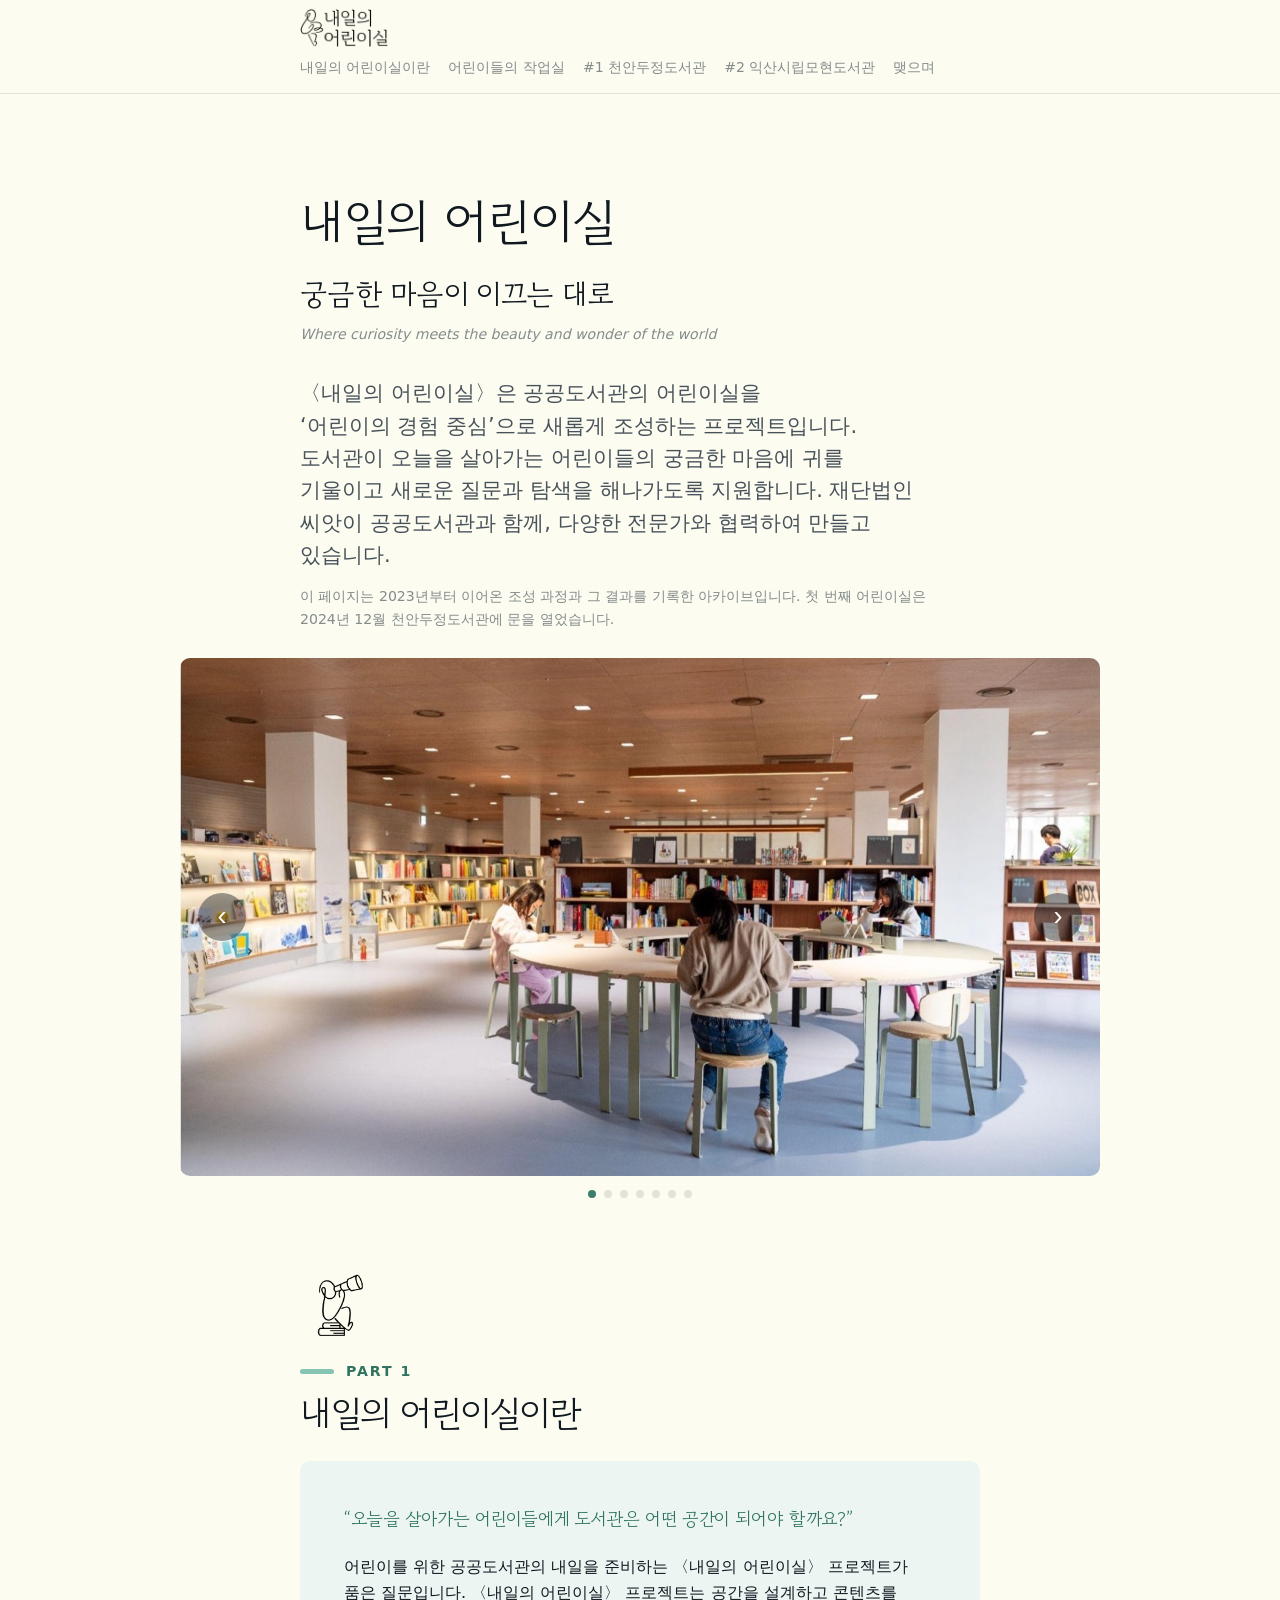
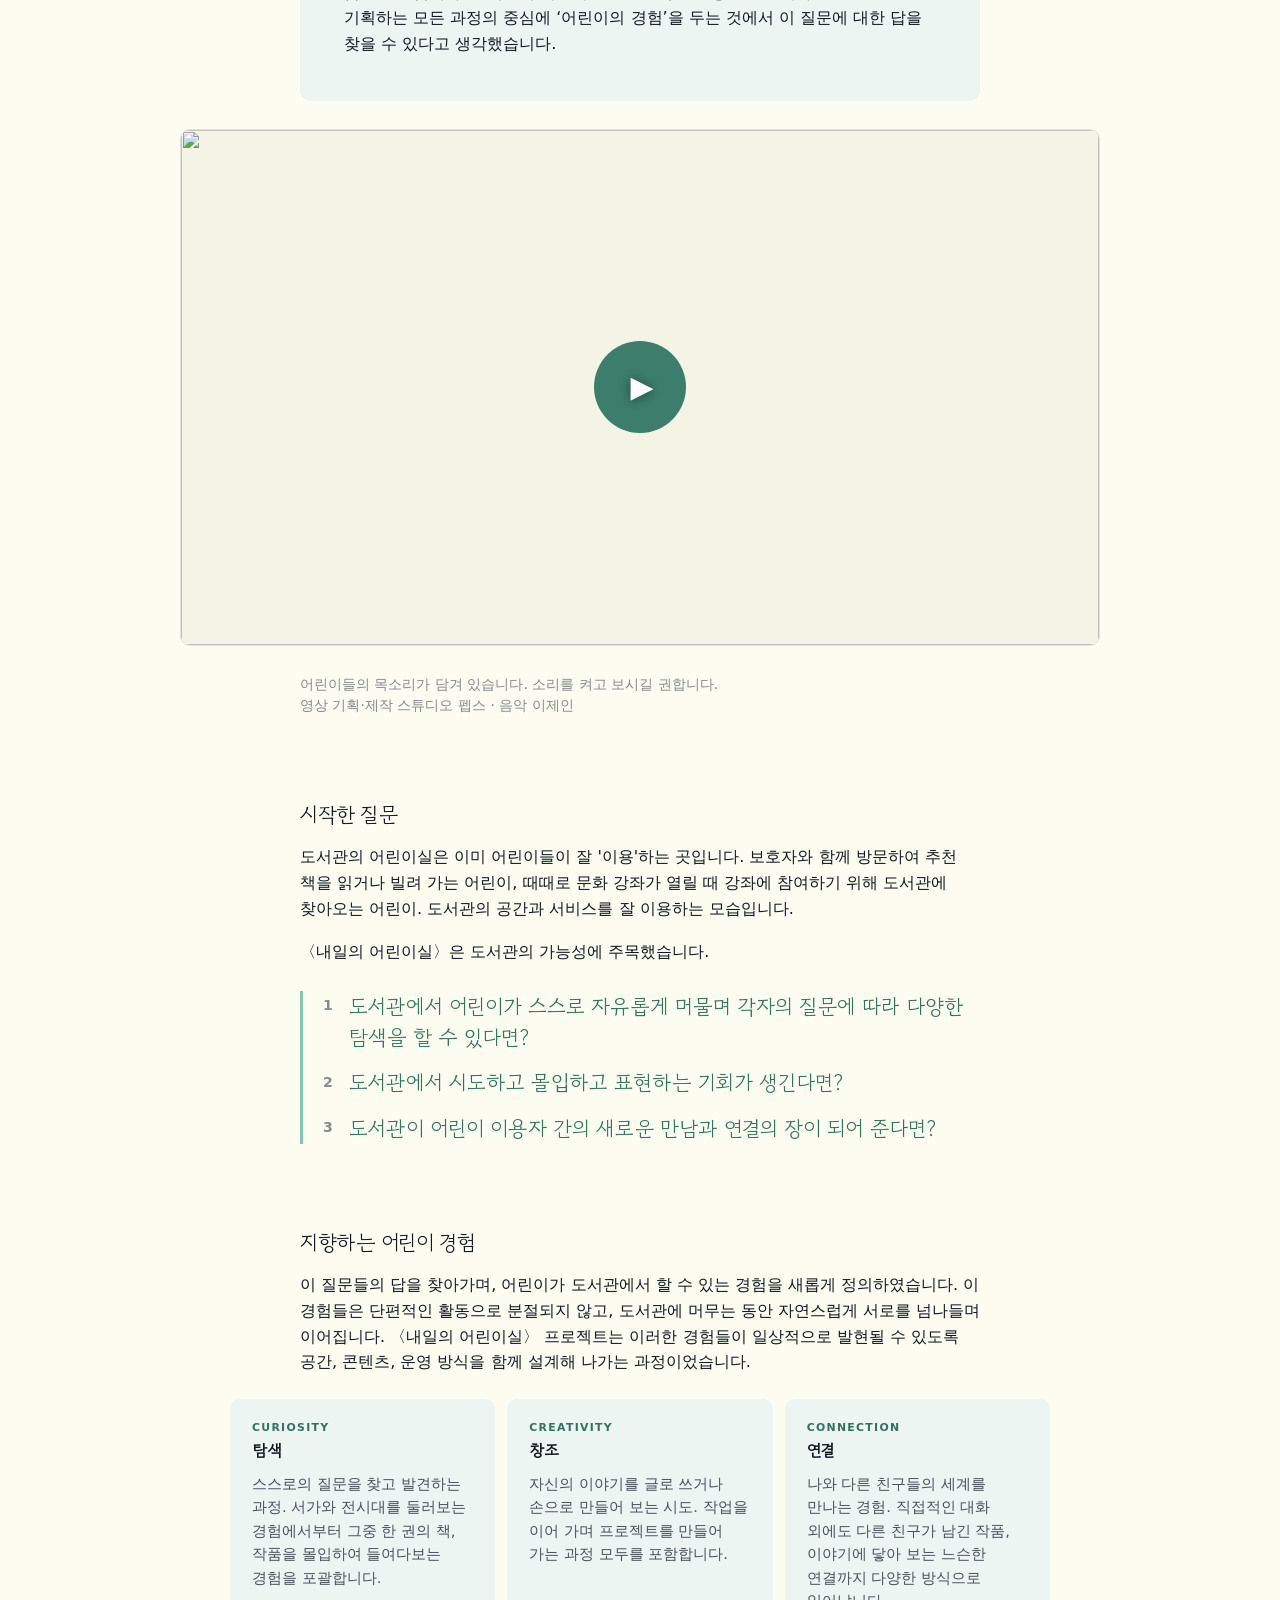
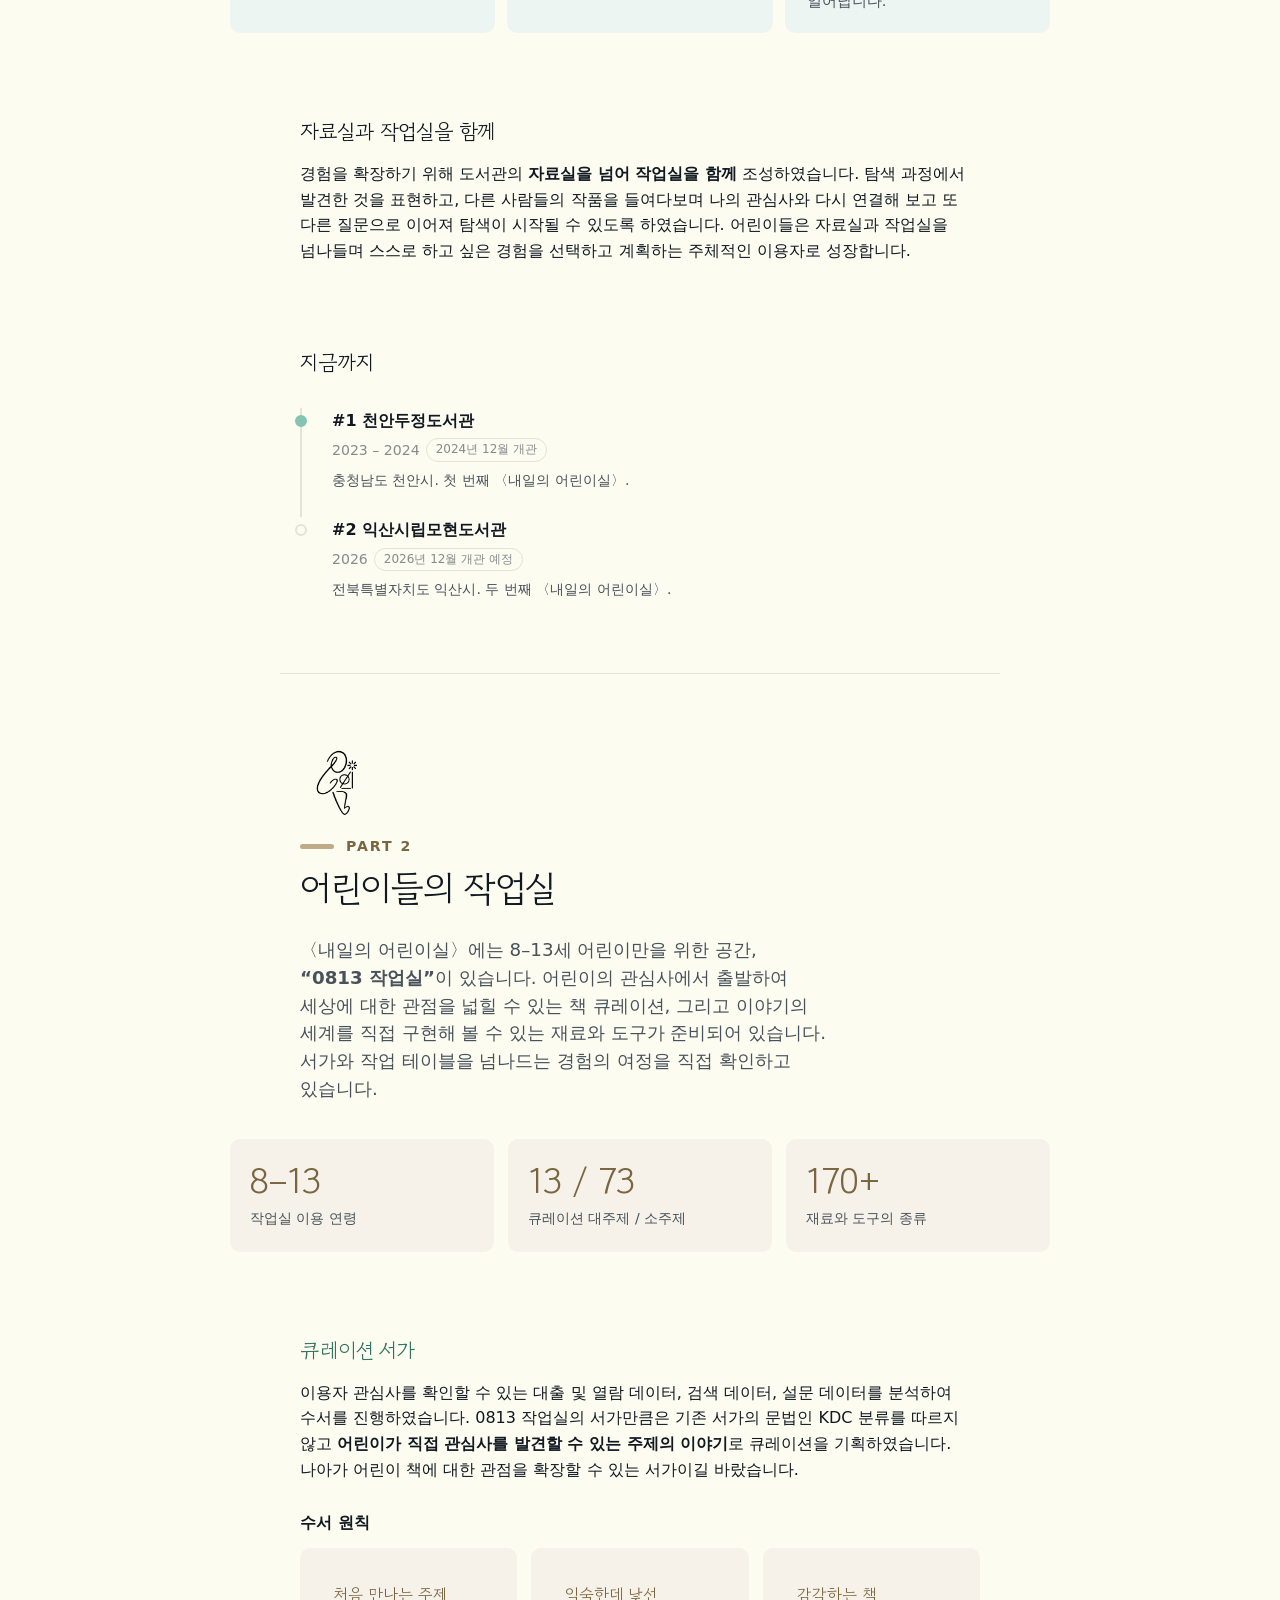
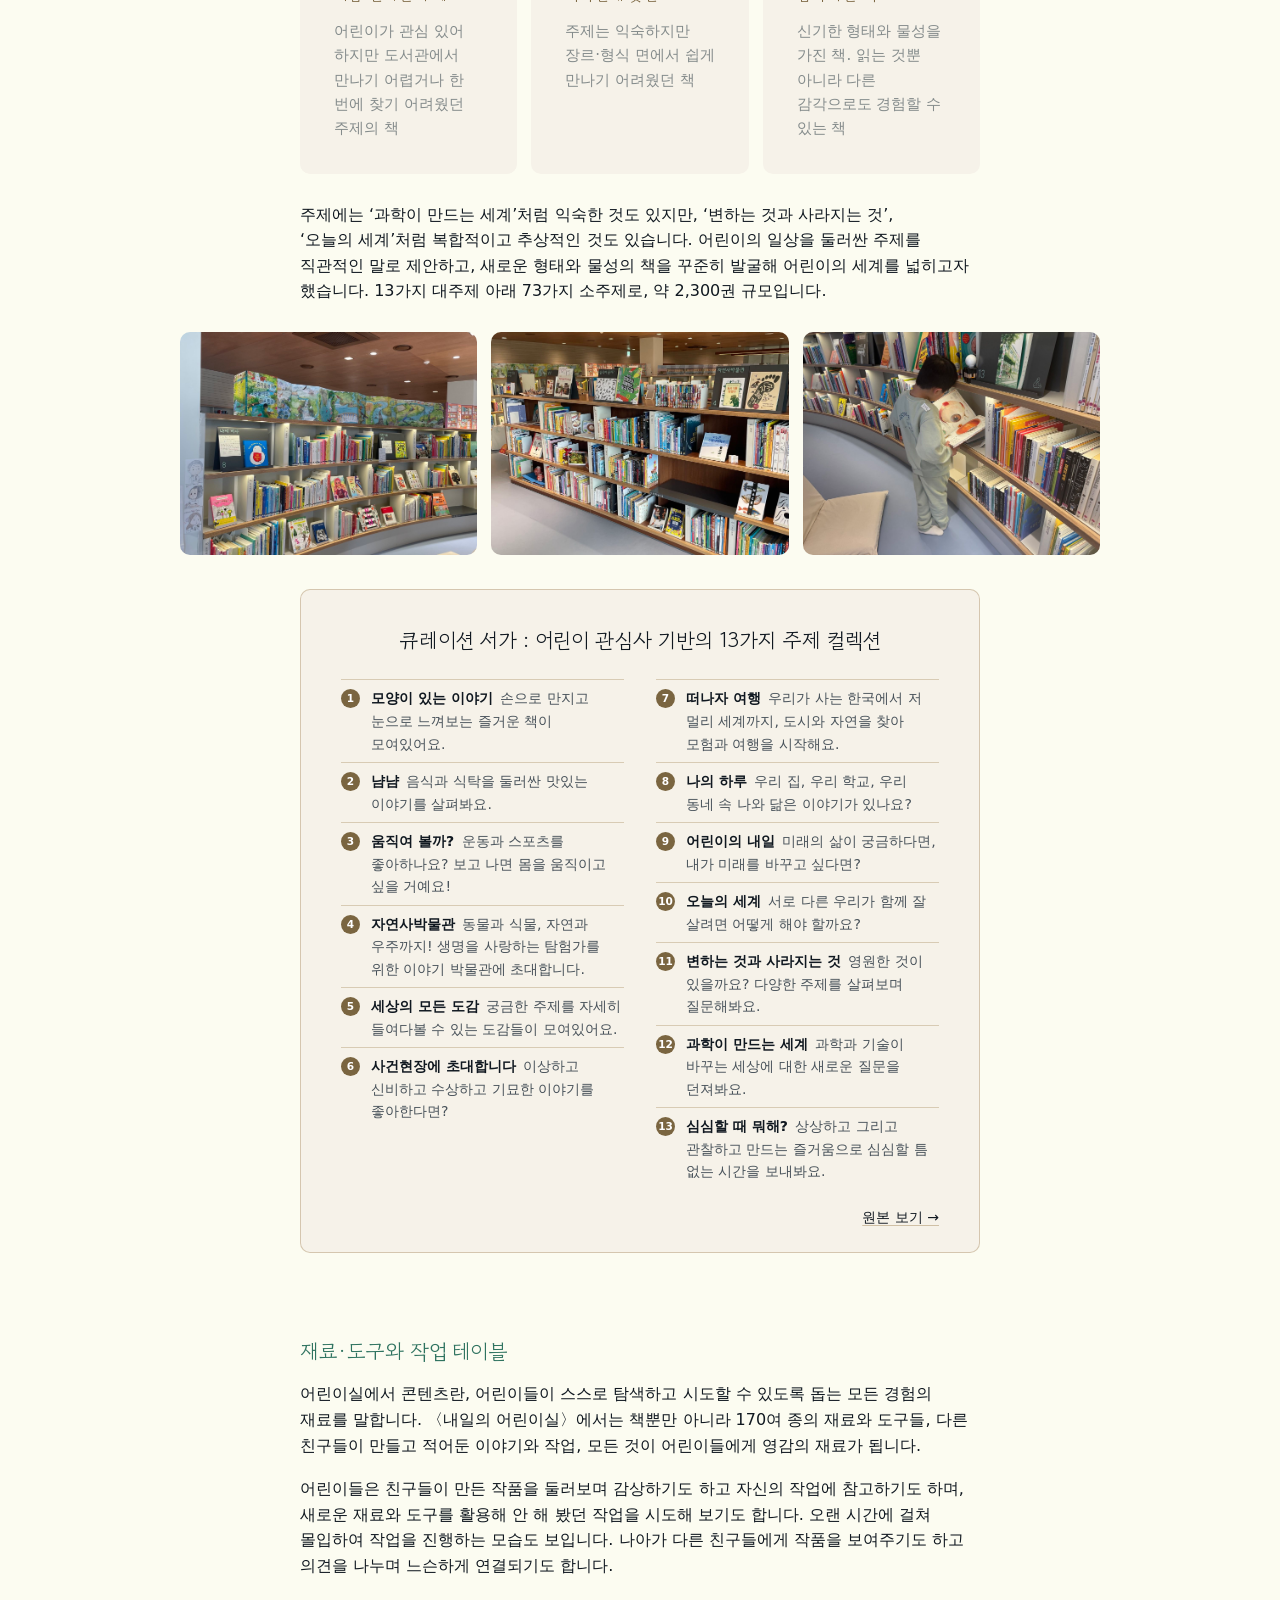
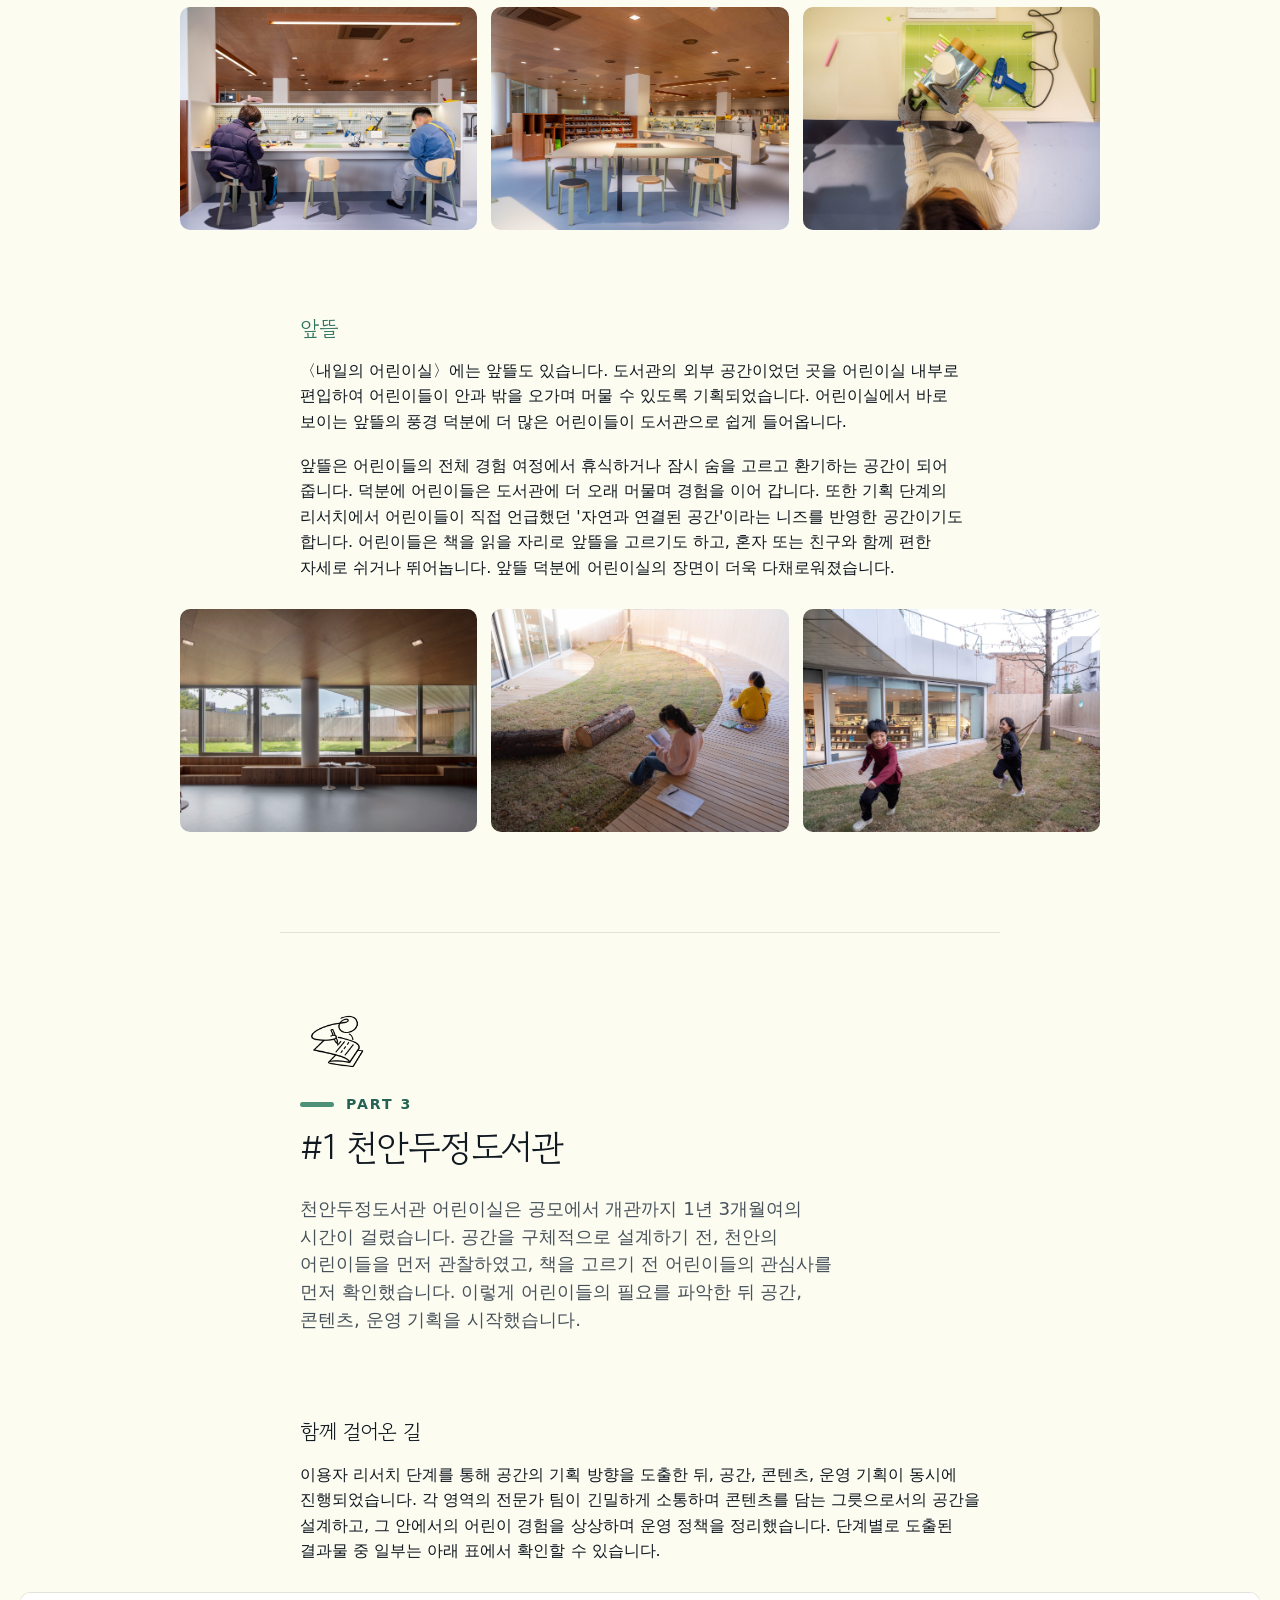
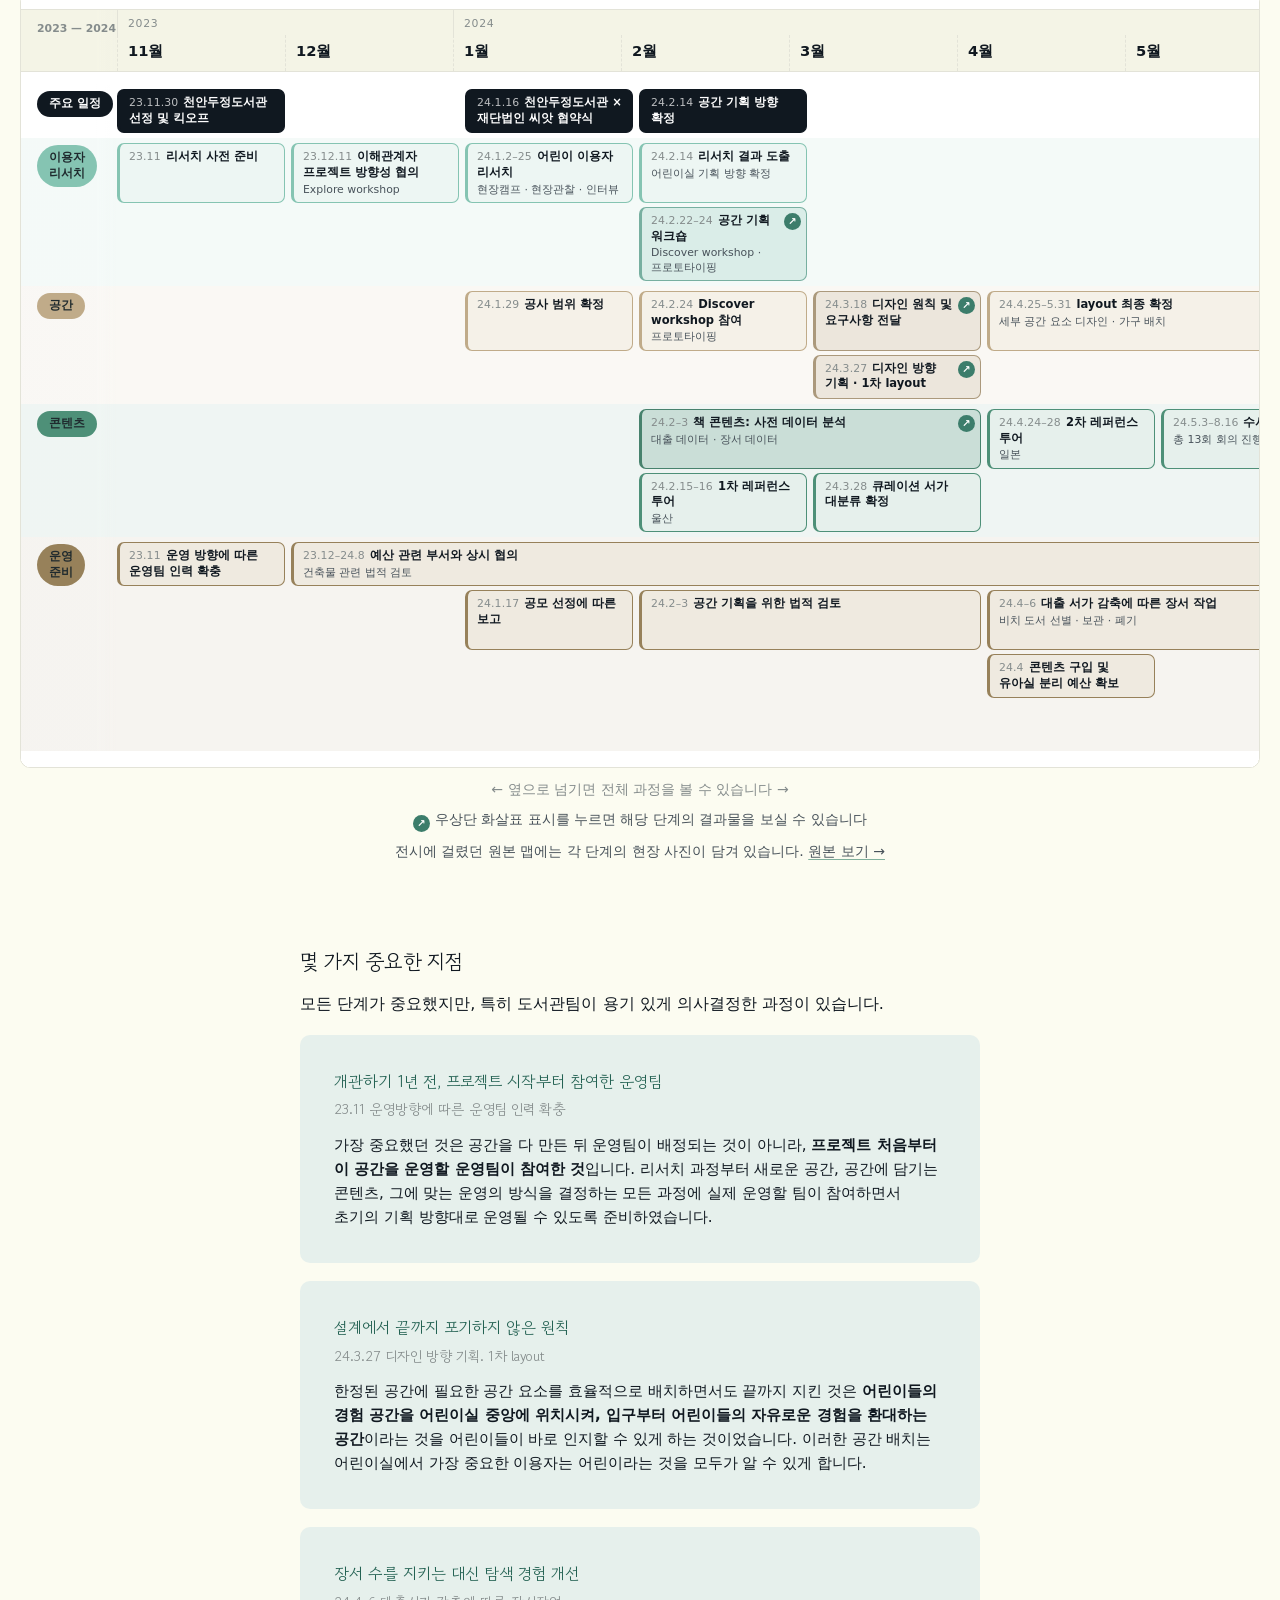
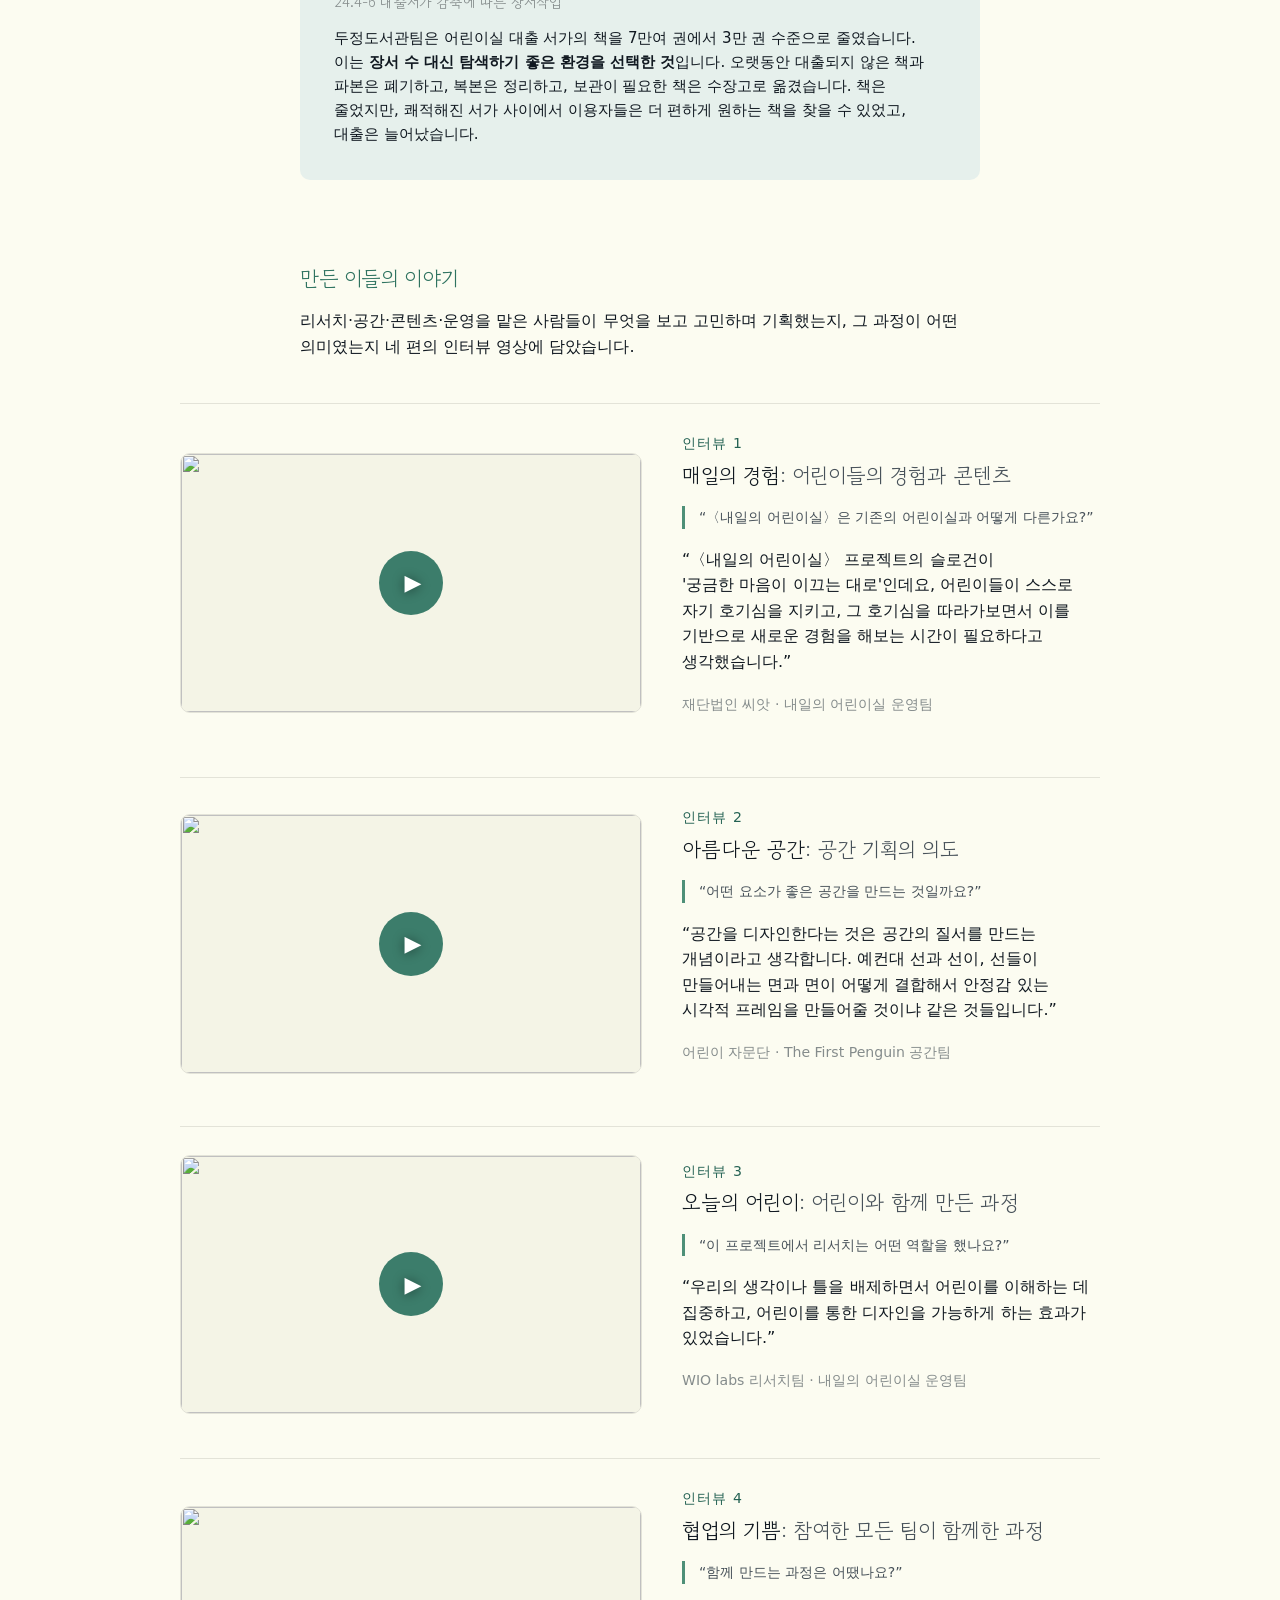
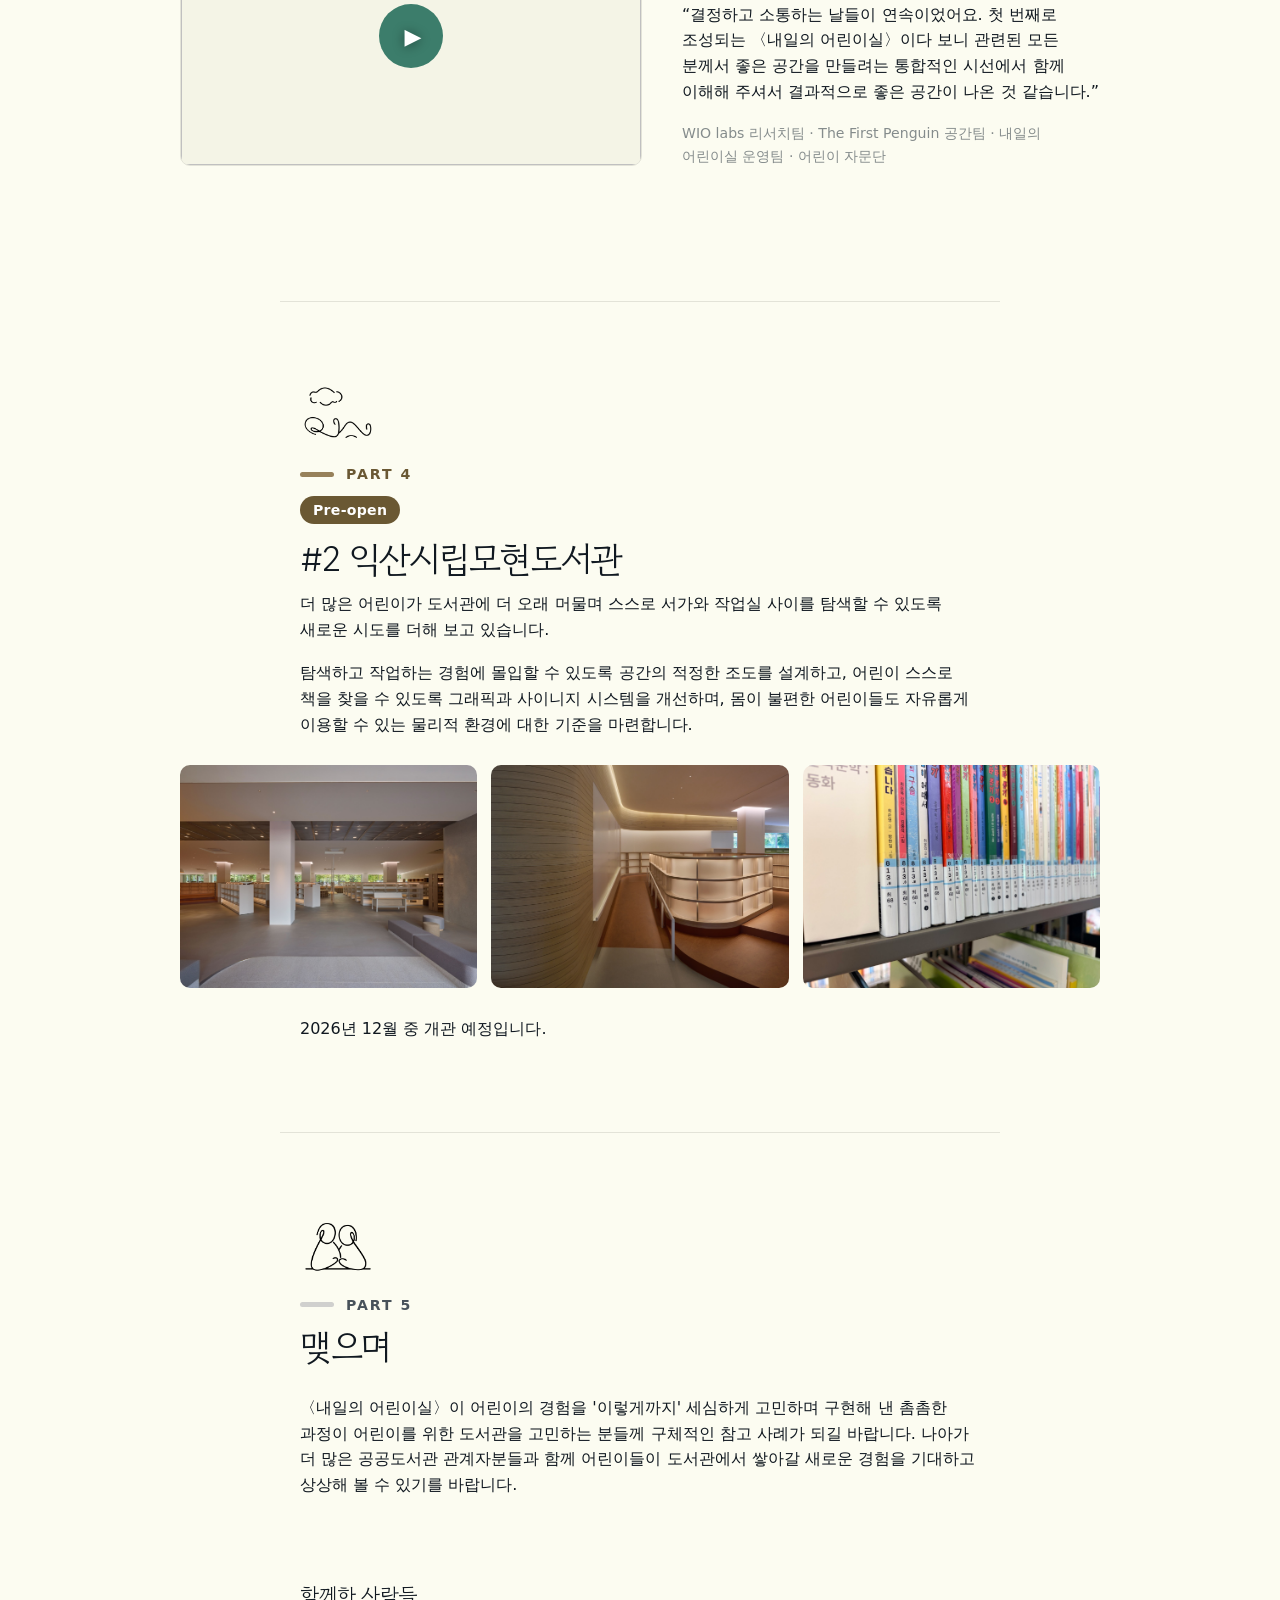
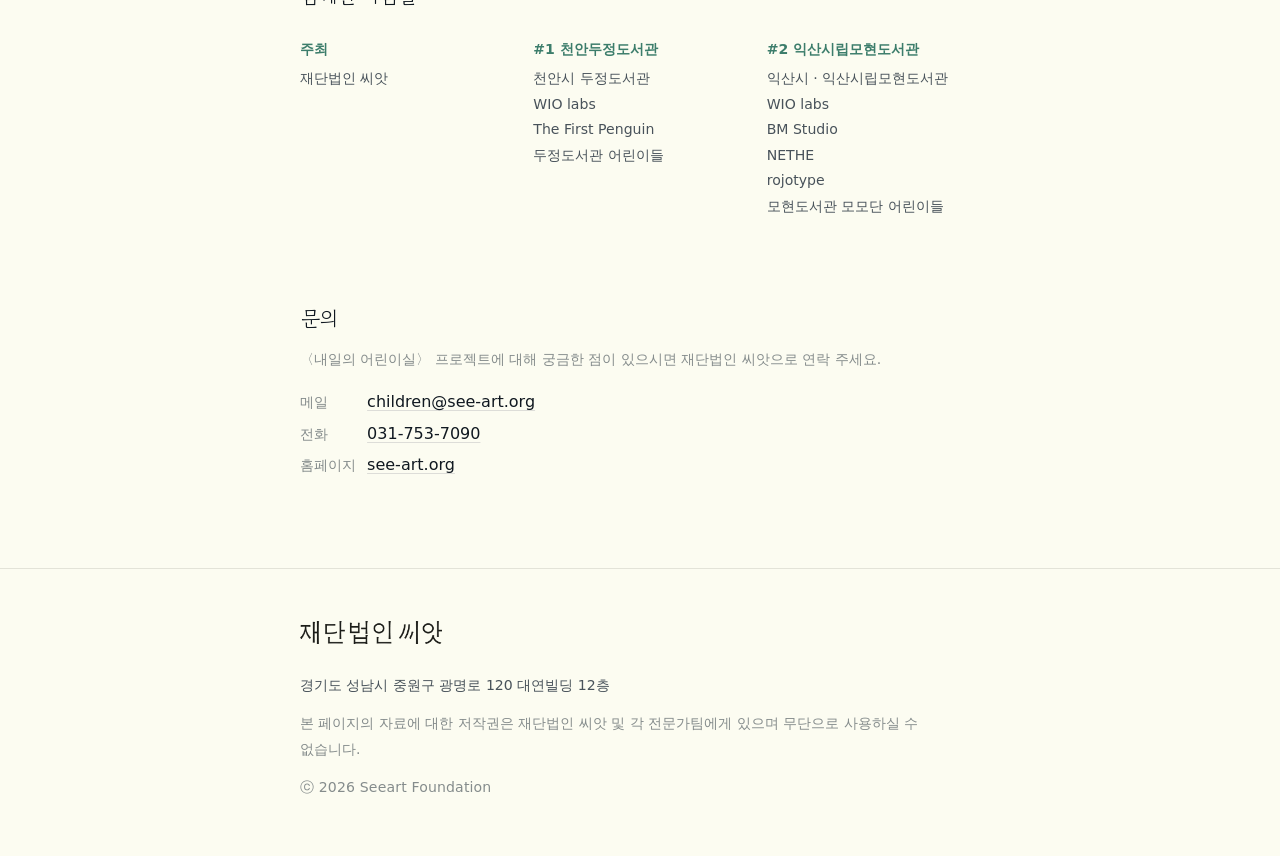
==== commit 8fb66764: "맺으며 문단 교체: 질문 카드의 두 번째 단락을 맺으며로 이동 Co-Authored-By: Claude Opus 5.5 (1M context) <noreply@anthropic.c" ====
--- a/index.html
+++ b/index.html
@@ -9,19 +9,19 @@
 <meta property="og:type" content="website">
 <meta property="og:title" content="내일의 어린이실 — 프로젝트 아카이브">
 <meta property="og:description" content="궁금한 마음이 이끄는 대로. 공공도서관 어린이실을 어린이의 경험 중심으로 새롭게 조성한 과정의 기록.">
-<!-- TODO: og:image 경로를 실제 대표 이미지로 교체 -->
-<meta property="og:image" content="assets/img/hero/hero-1.jpg">
-
-<!-- ⚠️ 공개 전까지 검색엔진 수집을 막습니다.
-     10/28 정식 공개 때 아래 한 줄과 robots.txt 를 지우세요. -->
-<meta name="robots" content="noindex, nofollow">
+<!-- 공유 미리보기 사진은 전체 주소여야 카카오톡·SNS가 읽습니다 -->
+<meta property="og:url" content="https://children-seeart.github.io/next-library/">
+<meta property="og:image" content="https://children-seeart.github.io/next-library/assets/img/hero/hero-1.jpg">
+<meta property="og:image:width" content="1800">
+<meta property="og:image:height" content="1013">
+<meta name="twitter:card" content="summary_large_image">
 
 <link rel="stylesheet" href="assets/css/style.css?v=20261027">
 </head>
 
 <!-- data-mode="draft" → 자리표시자와 작업 메모가 보입니다.
      공개 직전에 data-mode="final" 로 바꾸면 모두 숨겨집니다. -->
-<body data-mode="draft">
+<body data-mode="final">
 
 <!-- ============================================================
      상단 내비 (목차는 main.js가 h2를 긁어 자동 생성)
@@ -84,7 +84,6 @@
         과정의 중심에 <span class="nobr">‘어린이의 경험’을</span> 두는 것에서 이 질문에 대한 답을 찾을 수 있다고
         생각했습니다.
       </p>
-      <p><span class="nobr">〈내일의 어린이실〉이</span> 어린이의 경험을 <span class="nobr">'이렇게까지'</span> 세심하게 고민하며 구현해 낸 촘촘한 과정이 어린이를 위한 도서관을 고민하는 분들께 구체적인 참고 사례가 되길 바랍니다. 나아가 더 많은 공공도서관 관계자분들과 함께 어린이들이 도서관에서 쌓아갈 새로운 경험을 기대하고 상상해 볼 수 있기를 바랍니다.</p>
     </div>
 
     <div class="video" data-id="6D1yo-5r82I">
@@ -549,7 +548,7 @@
     <p class="part-label">Part 5</p>
     <h2>맺으며</h2>
 
-    <p>어린이들이 각자의 궁금한 마음을 따라 다양한 경험의 재료를 만나며 자신의 세계를 넓혀 갈 수 있는 도서관이 전국에 더 많아지길 바라는 마음으로 이 기록을 정리하였습니다. 어린이를 위한 공간을 준비하는 도서관 분들께 참고가 되길 바랍니다.</p>
+    <p><span class="nobr">〈내일의 어린이실〉이</span> 어린이의 경험을 <span class="nobr">'이렇게까지'</span> 세심하게 고민하며 구현해 낸 촘촘한 과정이 어린이를 위한 도서관을 고민하는 분들께 구체적인 참고 사례가 되길 바랍니다. 나아가 더 많은 공공도서관 관계자분들과 함께 어린이들이 도서관에서 쌓아갈 새로운 경험을 기대하고 상상해 볼 수 있기를 바랍니다.</p>
 
     <h3>함께한 사람들</h3>
     <div class="credits">
--- a/assets/css/style.css
+++ b/assets/css/style.css
@@ -653,6 +653,13 @@
   display: block;
 }
 .stat__label { font-size: var(--step--1); color: var(--ink-soft); margin-top: 7px; display: block; }
+/* 휴대폰에서는 숫자 카드 세 장을 한 줄에 */
+@media (max-width: 599px) {
+  .stats { grid-template-columns: repeat(3, minmax(0, 1fr)); gap: 8px; }
+  .stat { padding: 14px 12px; }
+  .stat__num { font-size: 1.3rem; white-space: nowrap; }
+  .stat__label { font-size: 0.72rem; line-height: 1.4; margin-top: 5px; }
+}
 
 /* ---------- 배지 ---------- */
 
@@ -712,6 +719,11 @@
 .credits h4 { margin: 0 0 7px; font-size: var(--step--1); color: var(--accent); }
 .credits ul { margin: 0; padding: 0; list-style: none; font-size: var(--step--1); color: var(--ink-soft); }
 .credits li { margin-bottom: 3px; }
+/* 휴대폰에서는 주최를 한 줄 위에, #1·#2 는 나란히 */
+@media (max-width: 599px) {
+  .credits { grid-template-columns: repeat(2, minmax(0, 1fr)); gap: 18px 14px; }
+  .credits > div:first-child { grid-column: 1 / -1; }
+}
 
 /* ---------- 바닥 ---------- */
 
@@ -1155,33 +1167,50 @@
 }
 
 /* ---------- 어린이실의 세 가지 경험 ---------- */
-.exp { margin: 26px 0 36px; }
+/* 탐색·창조·연결 — 큰 질문 카드 아래에 딸린 작은 카드 세 장 */
+.exp {
+  display: grid;
+  gap: 12px;
+  margin: 24px 0 36px;
+}
+@media (min-width: 760px) {
+  .exp { grid-template-columns: repeat(3, minmax(0, 1fr)); }
+}
+@media (min-width: 900px) {
+  .wrap > .exp {
+    width: min(820px, calc(100vw - 56px));
+    margin-left: 50%;
+    transform: translateX(-50%);
+  }
+}
 .exp > div {
-  display: grid;
-  gap: 6px 32px;
-  padding: 20px 0;
-  border-top: 1px solid var(--line);
-}
-.exp > div:last-child { border-bottom: 1px solid var(--line); }
-@media (min-width: 760px) {
-  .exp > div { grid-template-columns: 170px minmax(0, 1fr); align-items: start; }
+  background: var(--sec-bg, var(--bg-sunk));
+  border-radius: var(--radius);
+  padding: 20px 22px;
 }
 .exp dt {
   font-family: var(--font-title);
-  font-size: var(--step-1);
+  font-size: var(--step-0);
+  font-weight: 700;
   color: var(--ink);
+  margin-bottom: 8px;
 }
 .exp dt span {
   display: block;
   font-family: var(--font-body);
-  font-size: 0.7rem;
+  font-size: 0.68rem;
   font-weight: 700;
   letter-spacing: 0.12em;
   text-transform: uppercase;
   color: var(--sec-ink, var(--ink-mute));
-  margin-bottom: 3px;
-}
-.exp dd { margin: 0; color: var(--ink-soft); }
+  margin-bottom: 2px;
+}
+.exp dd { margin: 0; color: var(--ink-soft); font-size: 0.92em; line-height: 1.6; }
+@media (max-width: 599px) {
+  .exp { gap: 8px; }
+  .exp > div { padding: 14px 18px; }
+  .exp dt { margin-bottom: 4px; }
+}
 
 /* 격자에 들어간 사진은 같은 비율로 맞춰 잘라 줍니다 */
 .grid-2 > img, .grid-3 > img {
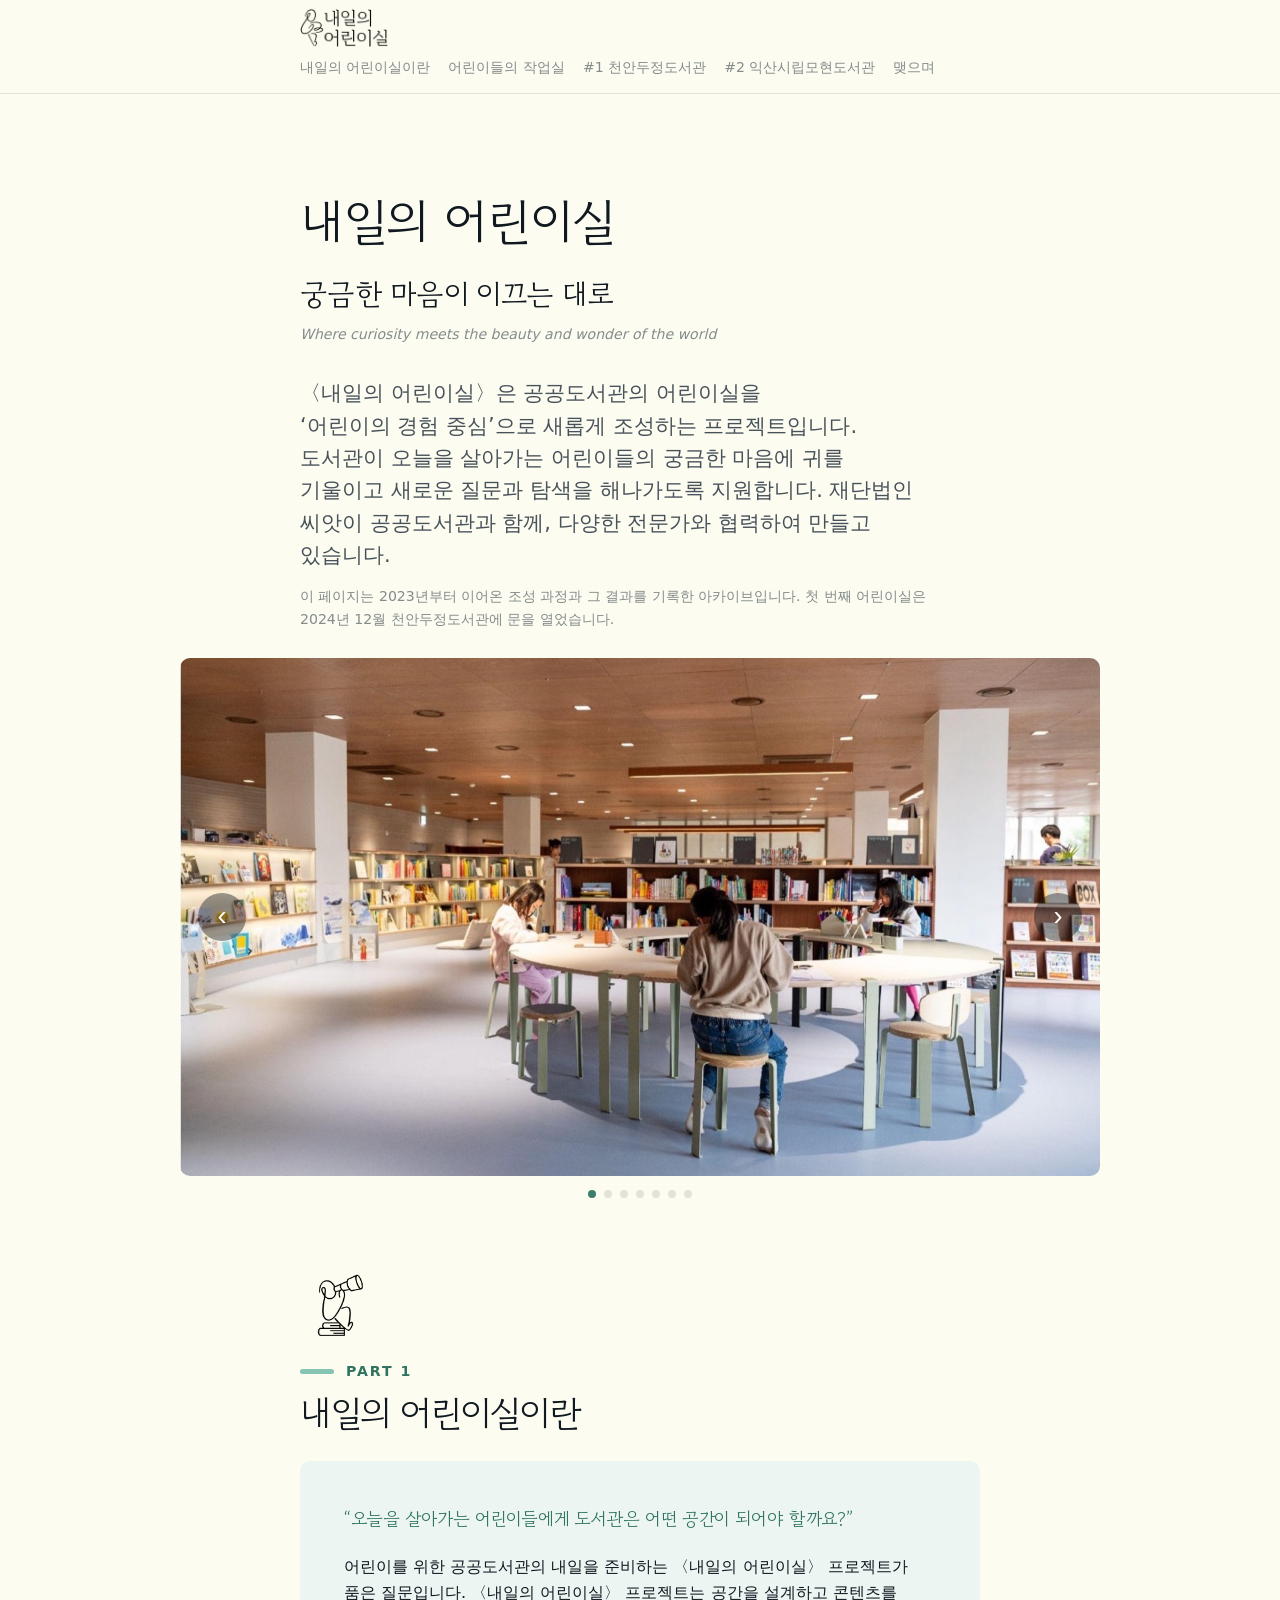
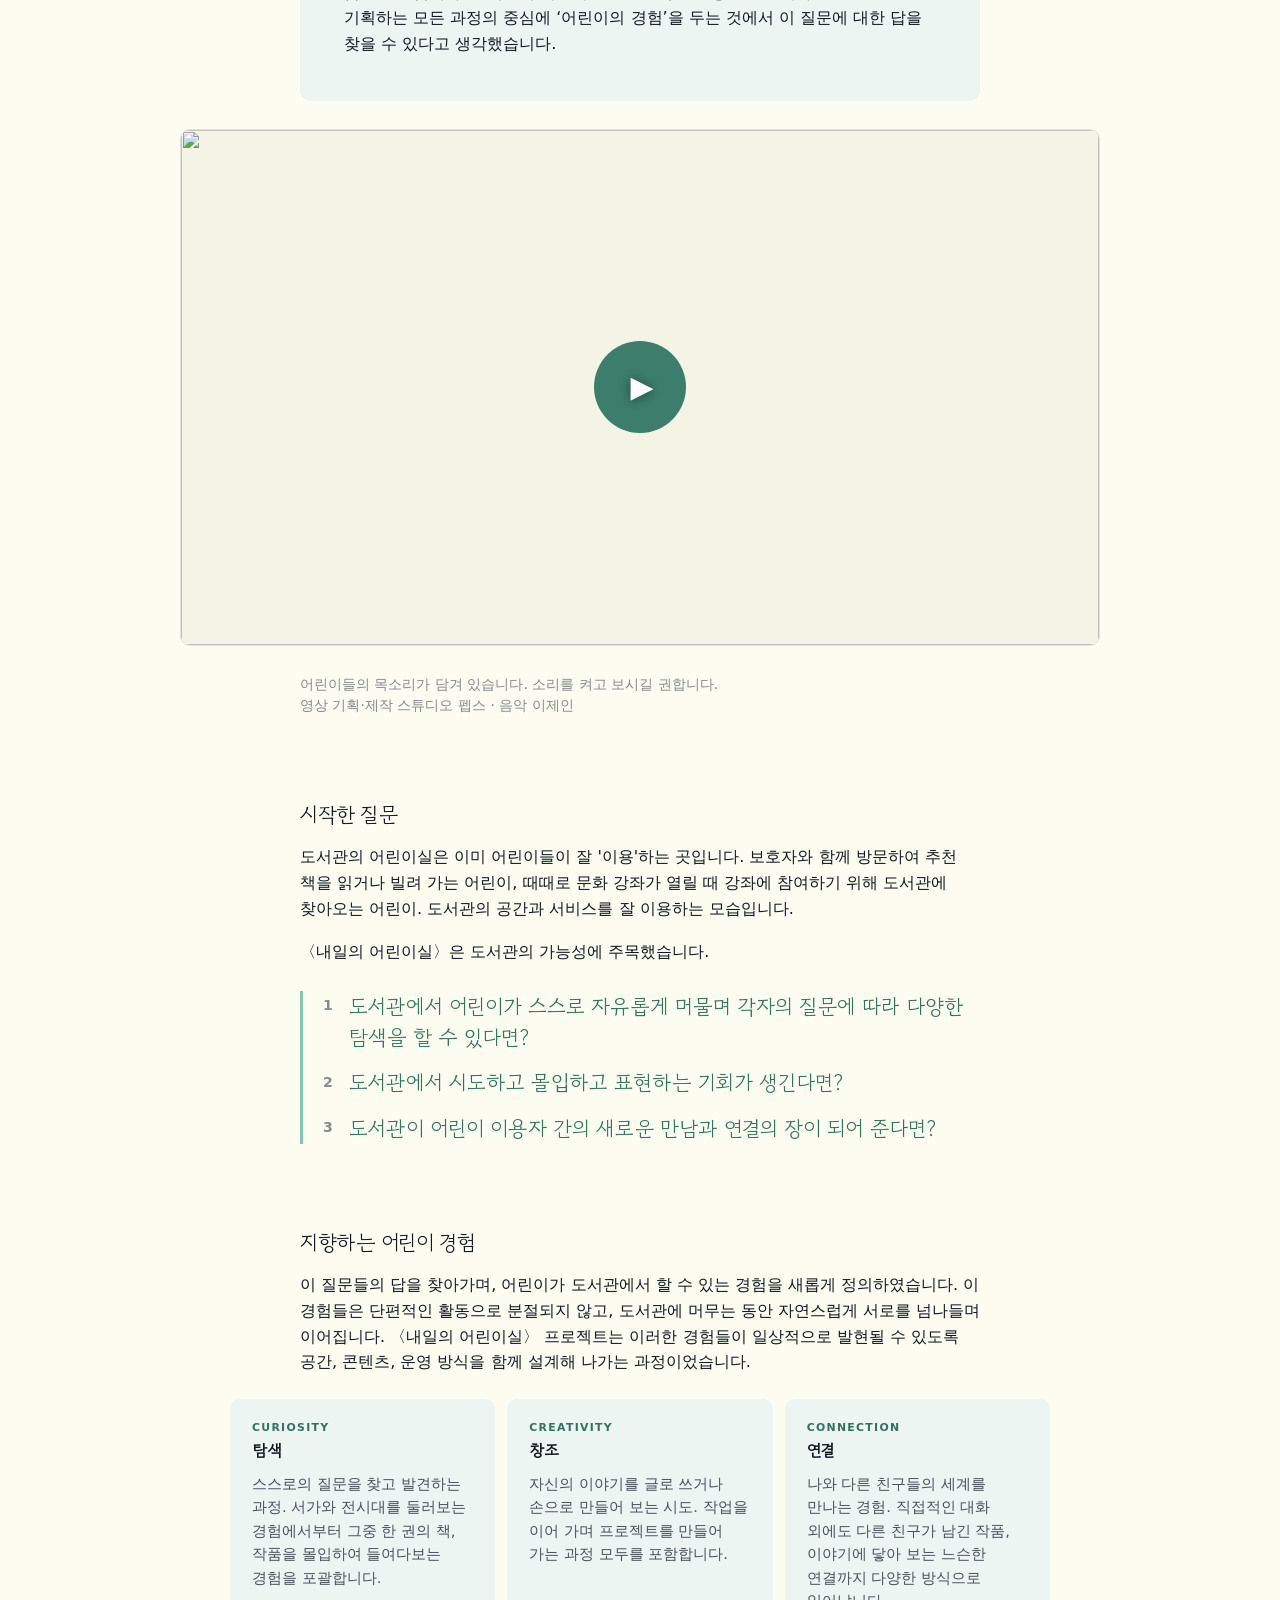
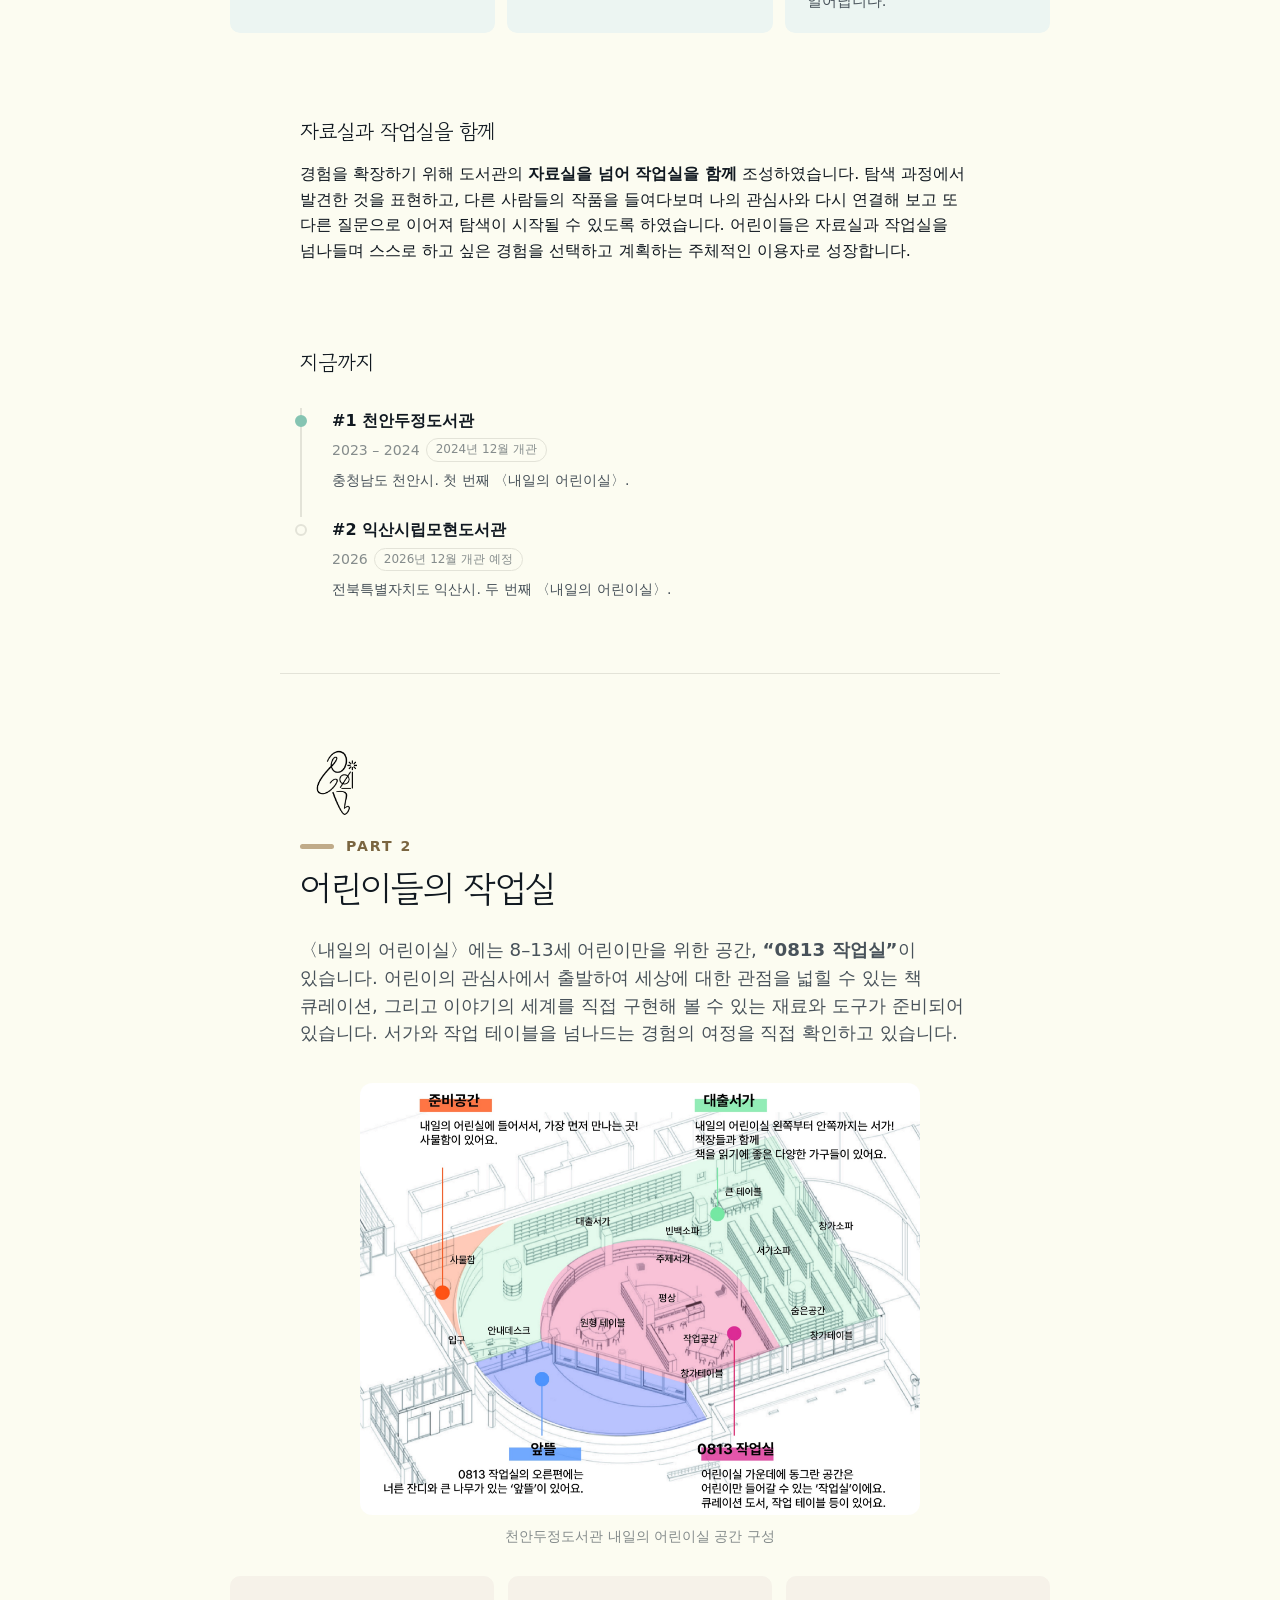
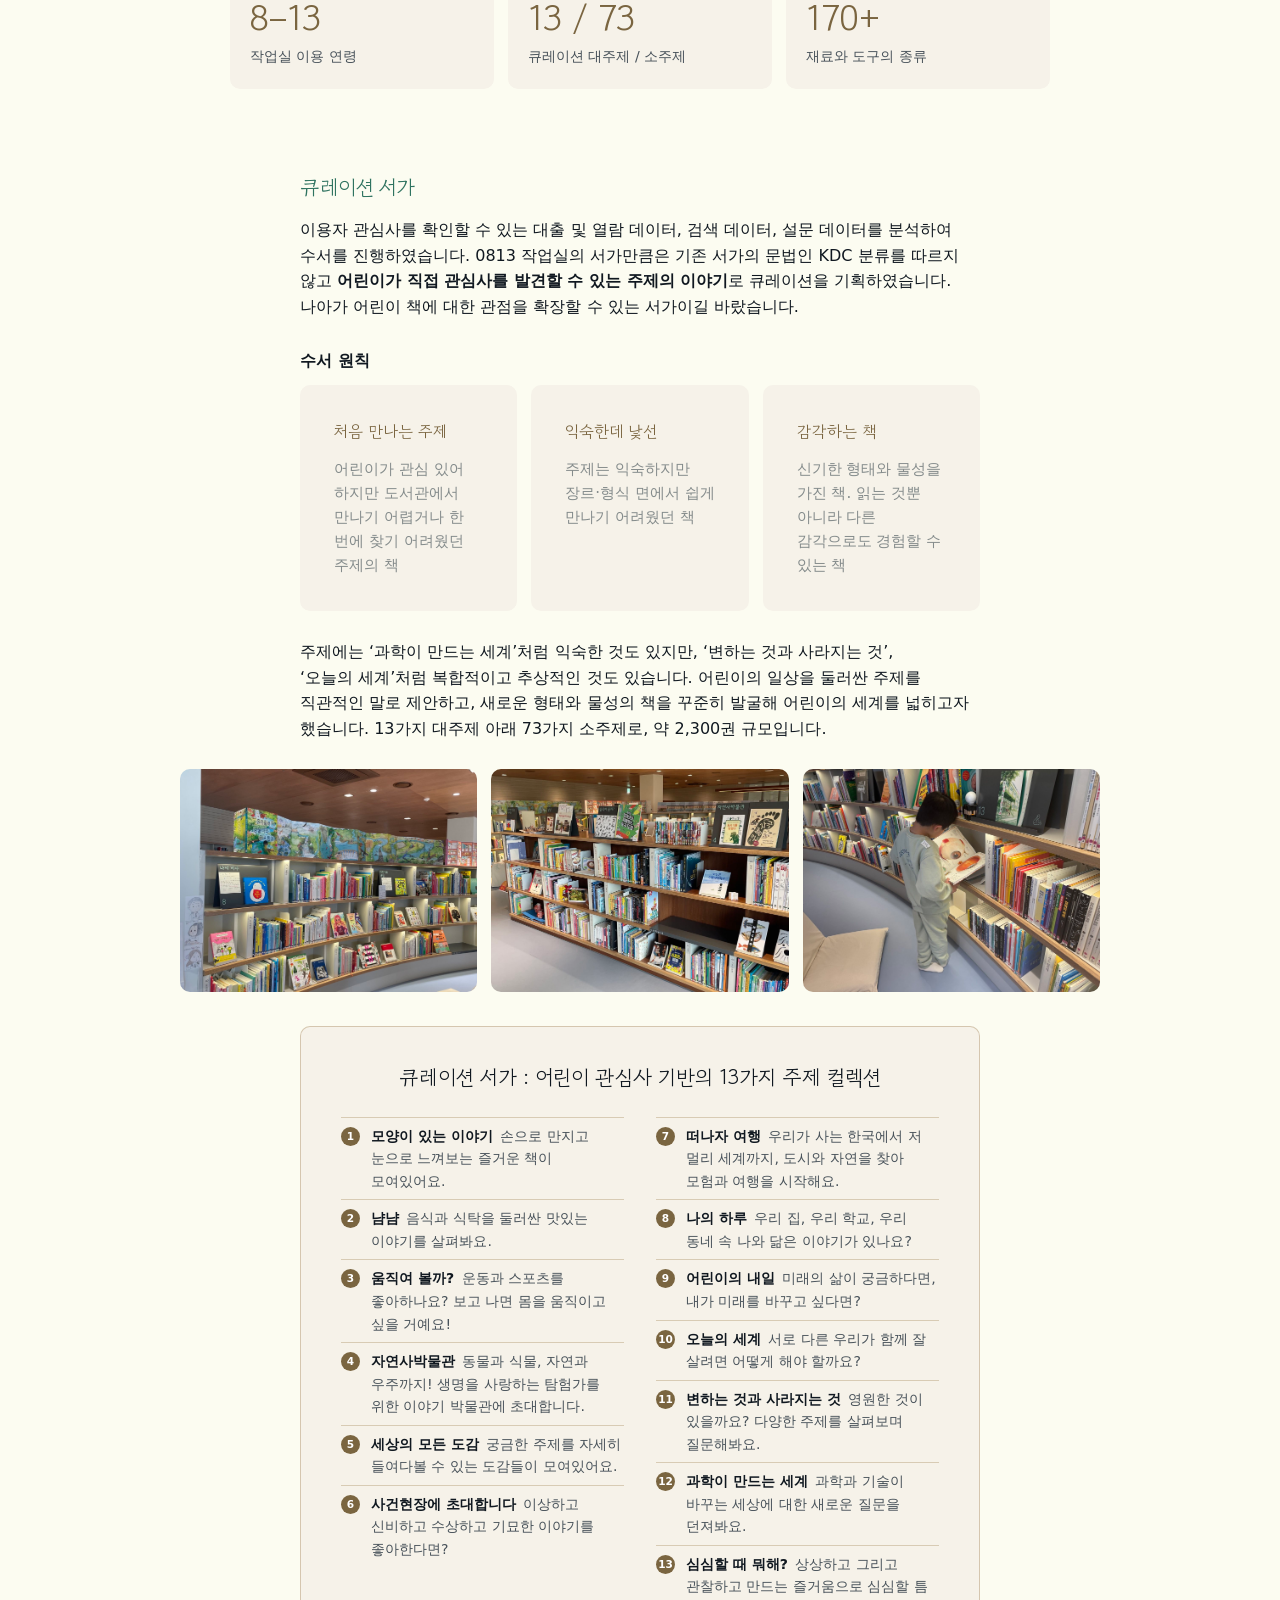
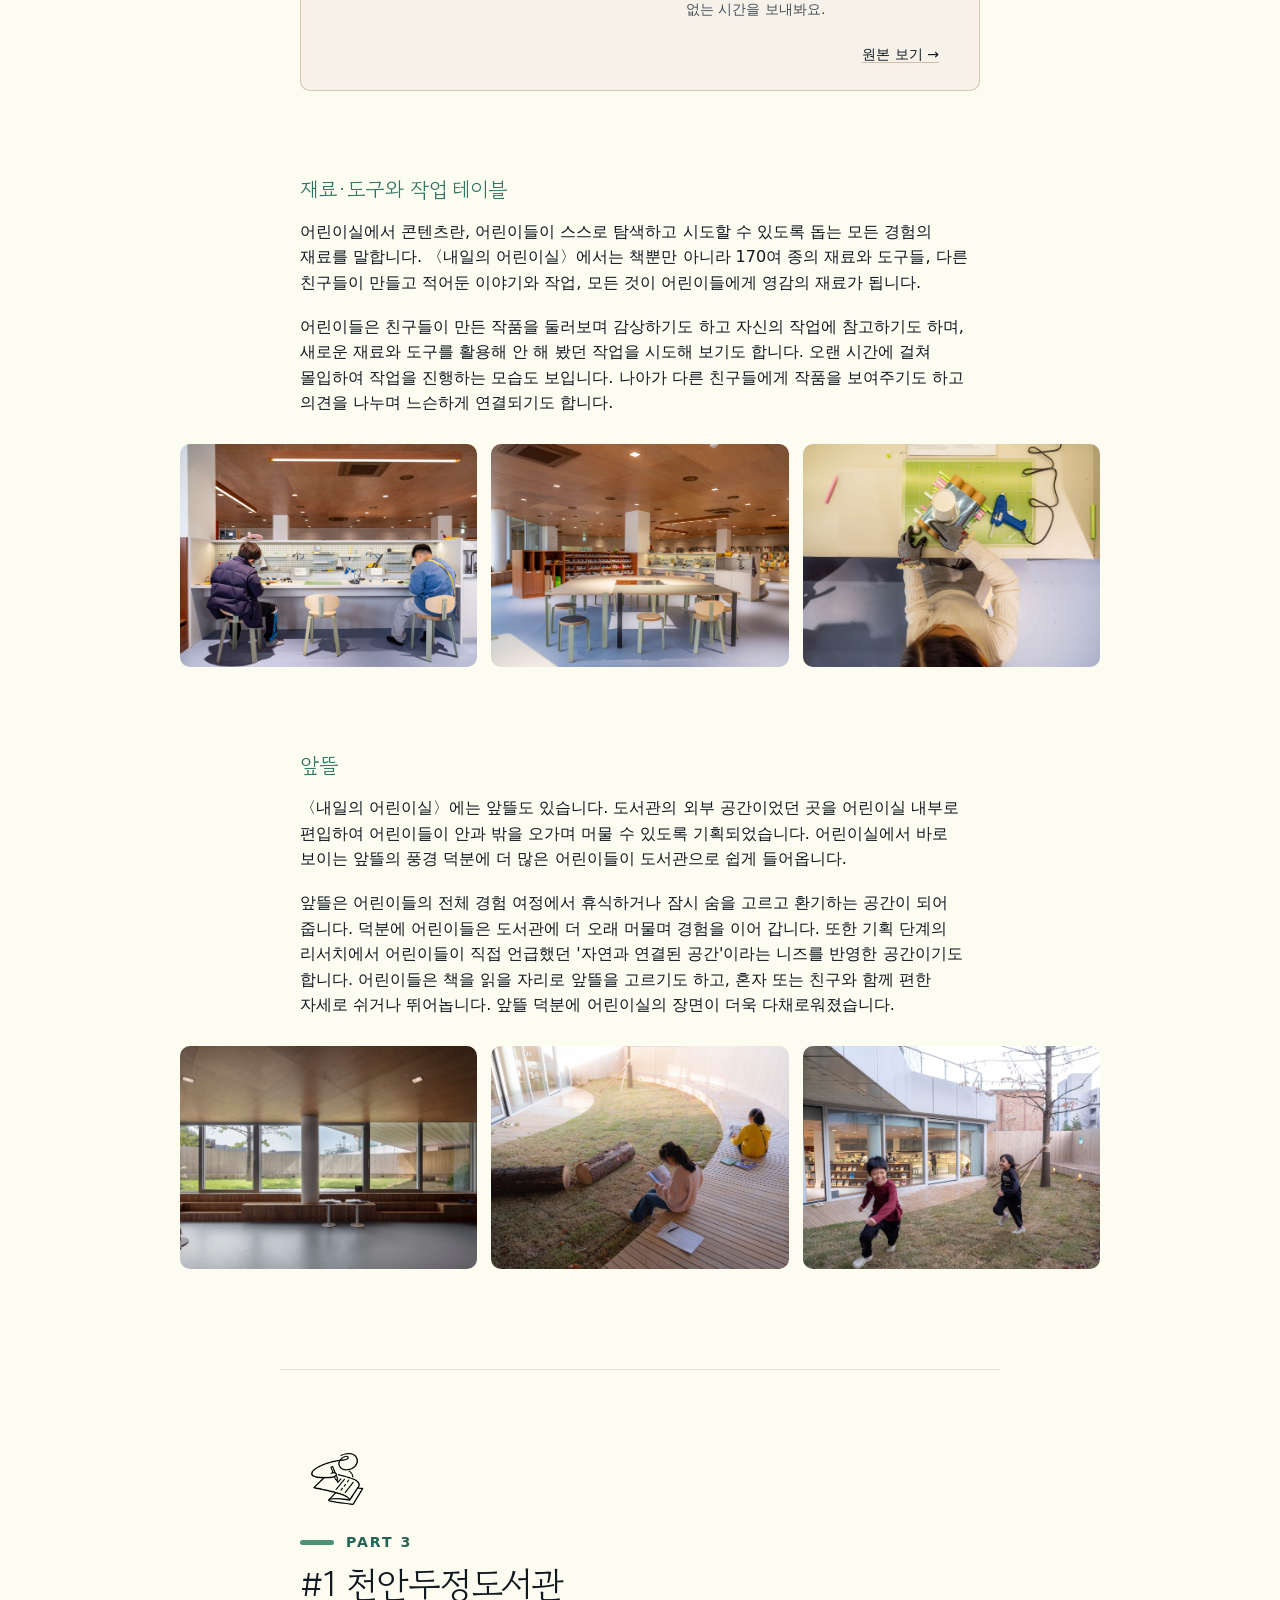
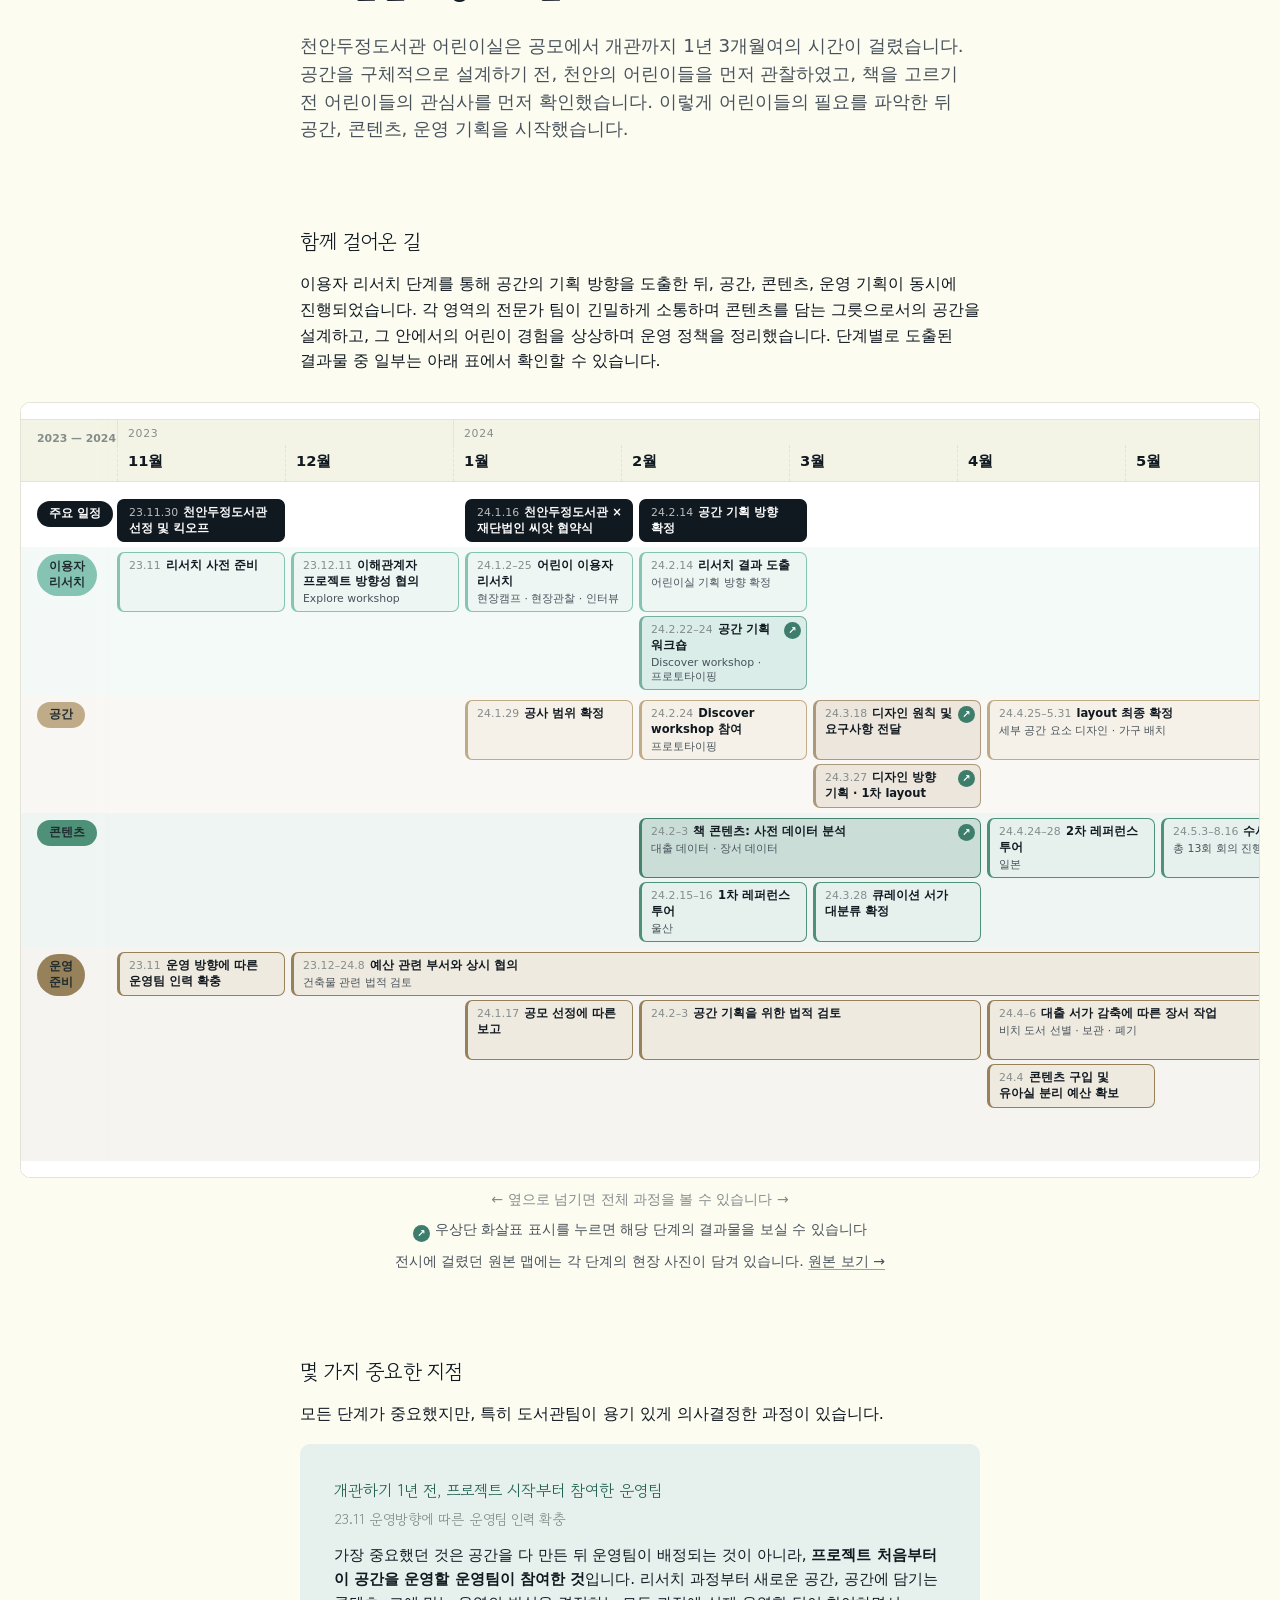
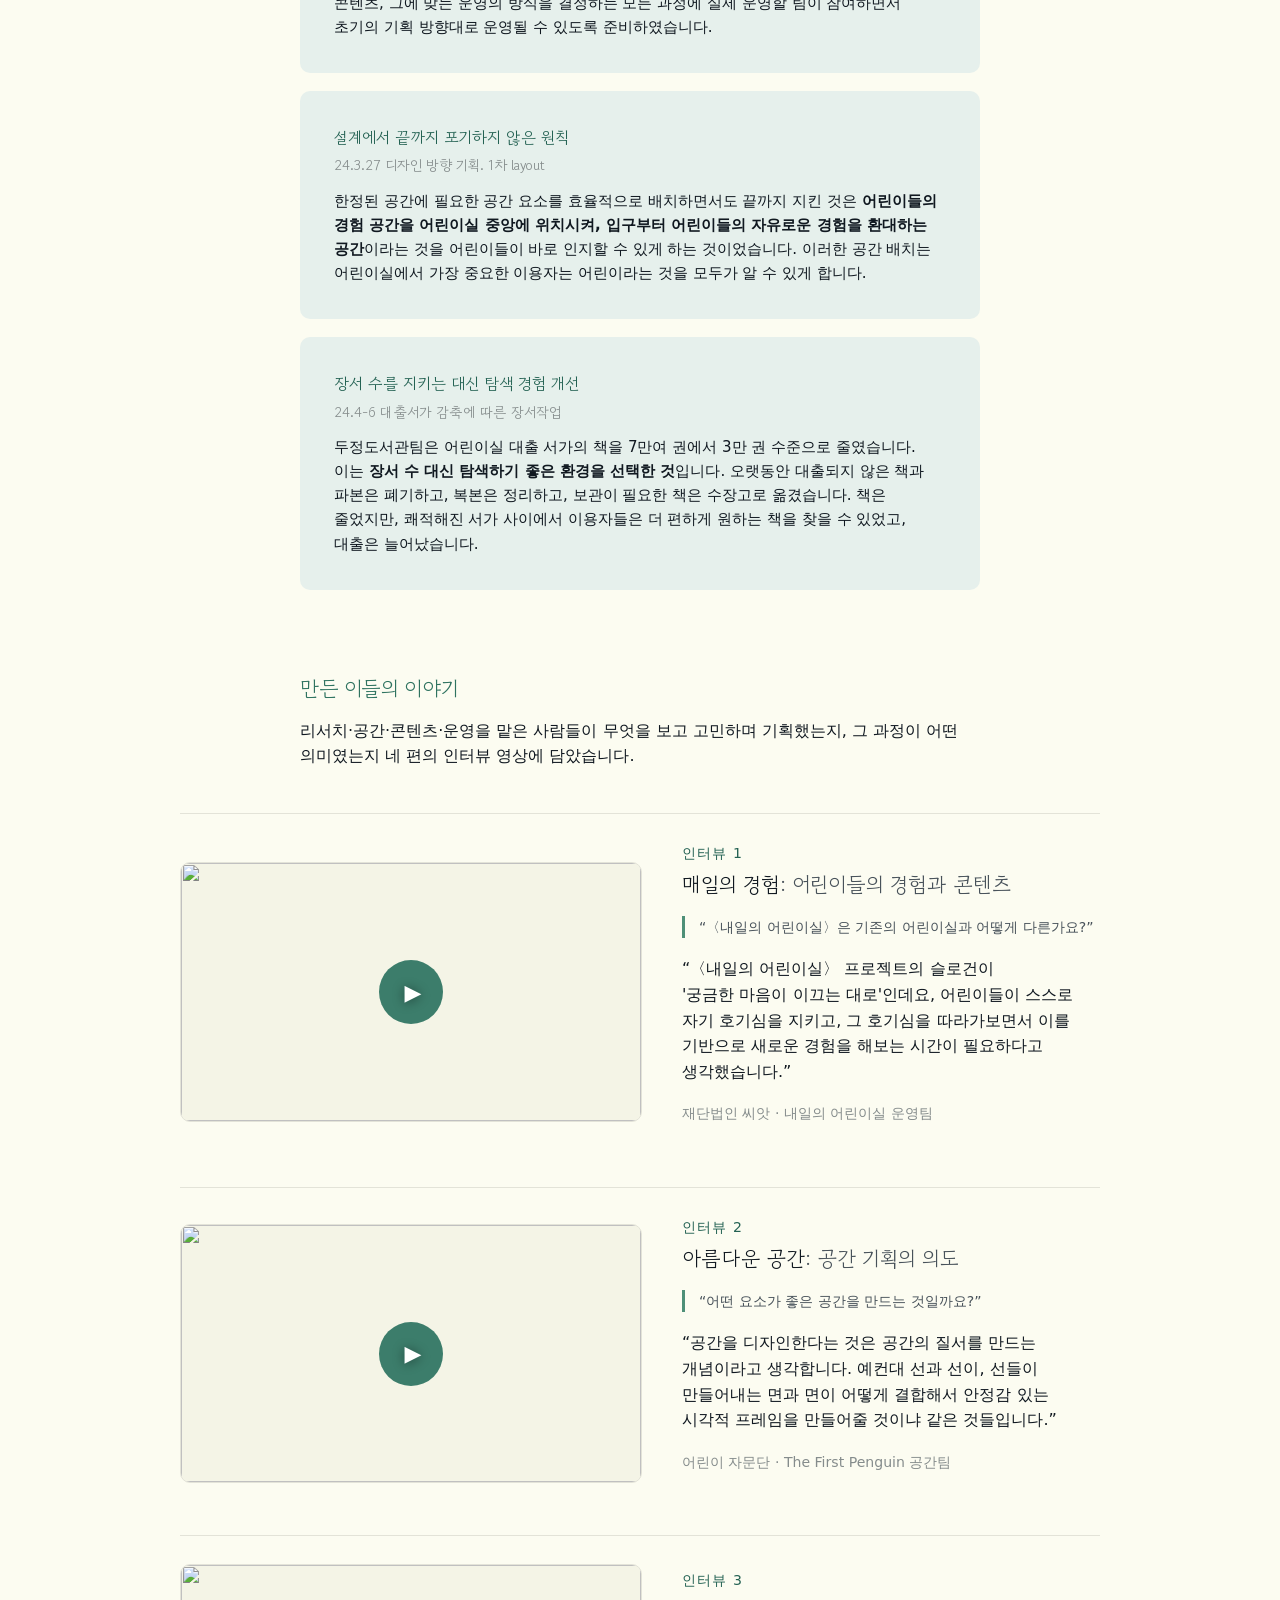
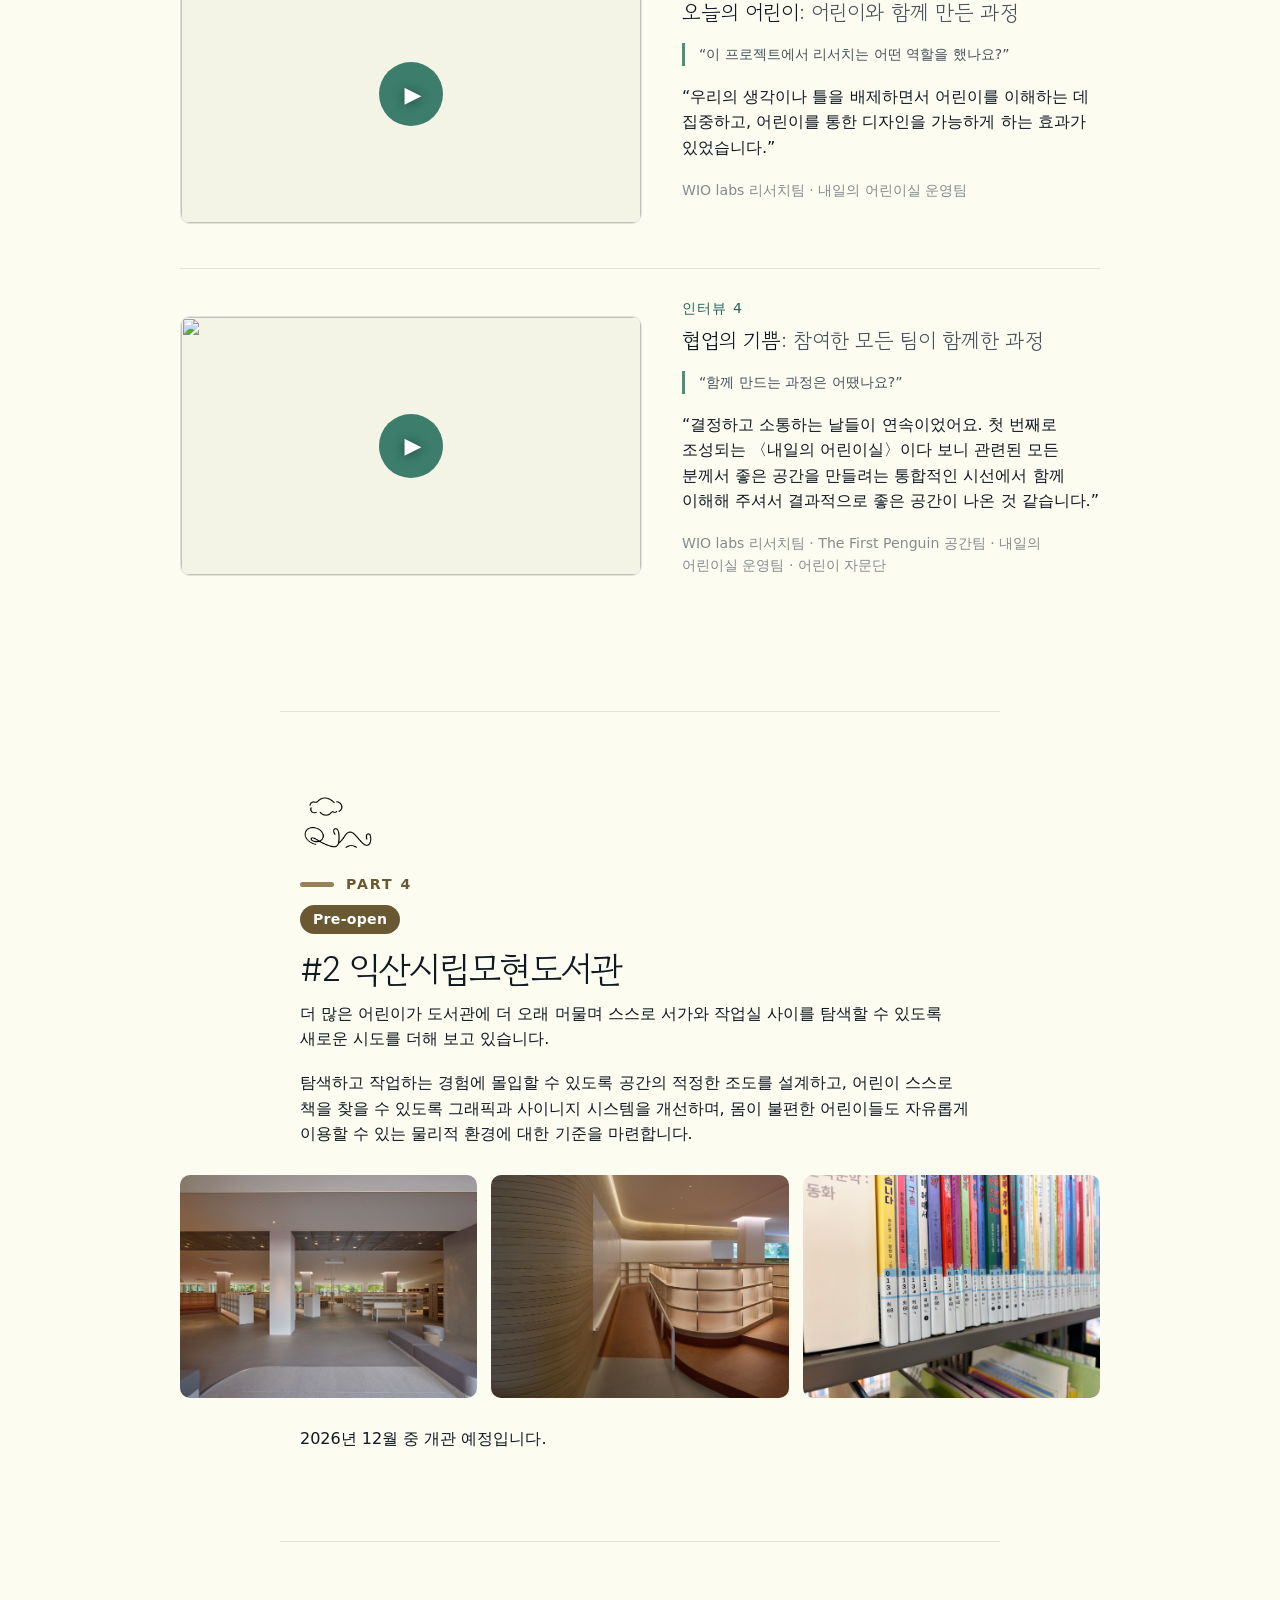
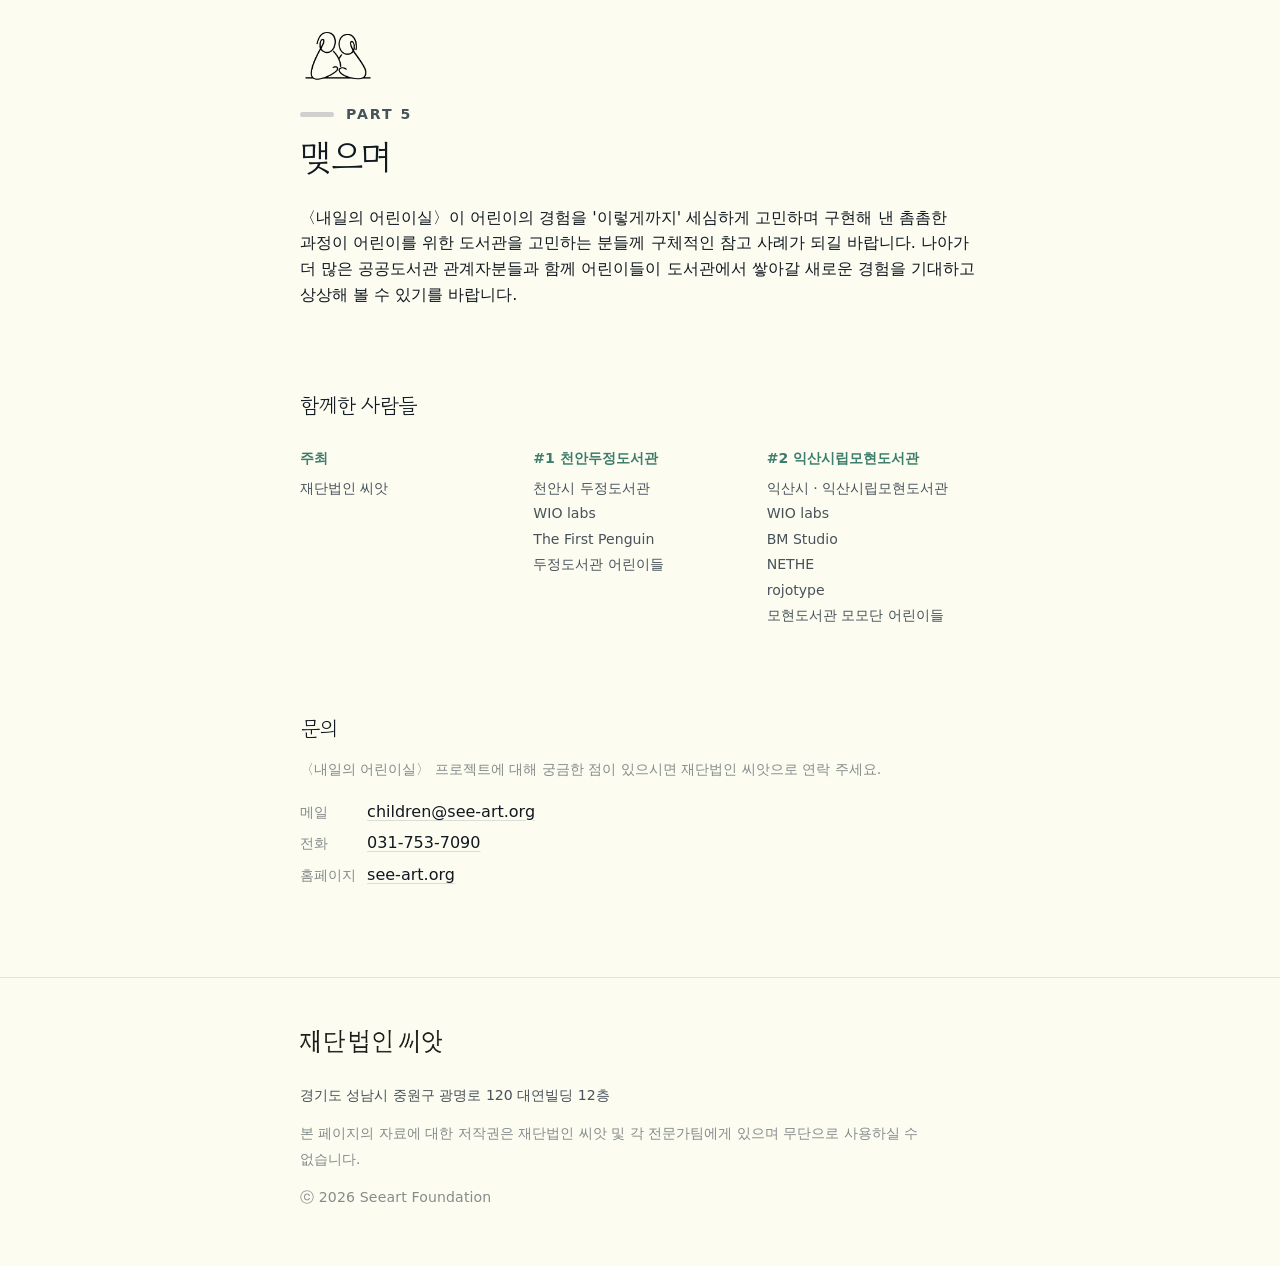
==== commit eb1054fa: "Part 2에 천안두정도서관 공간 지도 추가, 큰 글씨 문단 폭을 본문과 맞춤 Co-Authored-By: Claude Opus 5.5 (1M context) <noreply@an" ====
--- a/index.html
+++ b/index.html
@@ -16,7 +16,7 @@
 <meta property="og:image:height" content="1013">
 <meta name="twitter:card" content="summary_large_image">
 
-<link rel="stylesheet" href="assets/css/style.css?v=20261027">
+<link rel="stylesheet" href="assets/css/style.css?v=20261028e">
 </head>
 
 <!-- data-mode="draft" → 자리표시자와 작업 메모가 보입니다.
@@ -151,6 +151,11 @@
     <h2>어린이들의 작업실</h2>
 
     <p class="lede"><span class="nobr">〈내일의 어린이실〉에는</span> 8–13세 어린이만을 위한 공간, <b><span class="nobr">“0813 작업실”</span></b>이 있습니다. 어린이의 관심사에서 출발하여 세상에 대한 관점을 넓힐 수 있는 책 큐레이션, 그리고 이야기의 세계를 직접 구현해 볼 수 있는 재료와 도구가 준비되어 있습니다. 서가와 작업 테이블을 넘나드는 경험의 여정을 직접 확인하고 있습니다.</p>
+
+    <figure class="map">
+      <a href="assets/img/cheonan/space-map.jpg?v=d"><img src="assets/img/cheonan/space-map.jpg?v=d" alt="천안두정도서관 내일의 어린이실 공간 구성도. 입구 옆 준비공간(사물함), 가운데 둥근 0813 작업실(주제서가·평상·원형 테이블·작업공간·창가테이블), 작업실 오른편 앞뜰, 왼쪽부터 안쪽까지 이어지는 대출서가(큰 테이블·빈백소파·서가소파·창가소파·숨은공간)" width="2000" height="1544" loading="lazy"></a>
+      <figcaption>천안두정도서관 내일의 어린이실 공간 구성</figcaption>
+    </figure>
 
     <div class="stats">
       <div class="stat"><span class="stat__num">8–13</span><span class="stat__label">작업실 이용 연령</span></div>
@@ -610,6 +615,6 @@
   </div>
 </footer>
 
-<script src="assets/js/main.js?v=20261027"></script>
+<script src="assets/js/main.js?v=20261028e"></script>
 </body>
 </html>
--- a/assets/css/style.css
+++ b/assets/css/style.css
@@ -246,7 +246,6 @@
   line-height: 1.52;
   color: var(--ink-soft);
   margin-bottom: 36px;
-  max-width: 30em;
 }
 .muted { color: var(--ink-mute); font-size: var(--step--1); }
 
@@ -308,6 +307,7 @@
   padding-left: 4px;
 }
 .video__thumb { position: absolute; inset: 0; width: 100%; height: 100%; object-fit: cover; }
+.video__thumb.is-boxed { transform: scale(1.05); }
 
 /* ---------- 이미지 자리 ---------- */
 
@@ -1359,3 +1359,11 @@
 
 /* 〈내일의 어린이실〉, ‘…’ 같은 짧은 묶음은 줄 끝에서 괄호·따옴표만 떨어지지 않게 */
 .nobr { white-space: nowrap; }
+
+/* 공간 지도 — 흰 바탕 그림이라 어두운 화면에서도 카드처럼 보이게 */
+.map a { display: block; max-width: 560px; margin-inline: auto; }
+.map img { width: 100%; height: auto; background: #fff; border-radius: 12px; }
+.map figcaption { text-align: center; }
+@media (min-width: 900px) {
+  .wrap > figure.map { width: auto; margin-left: 0; transform: none; }
+}
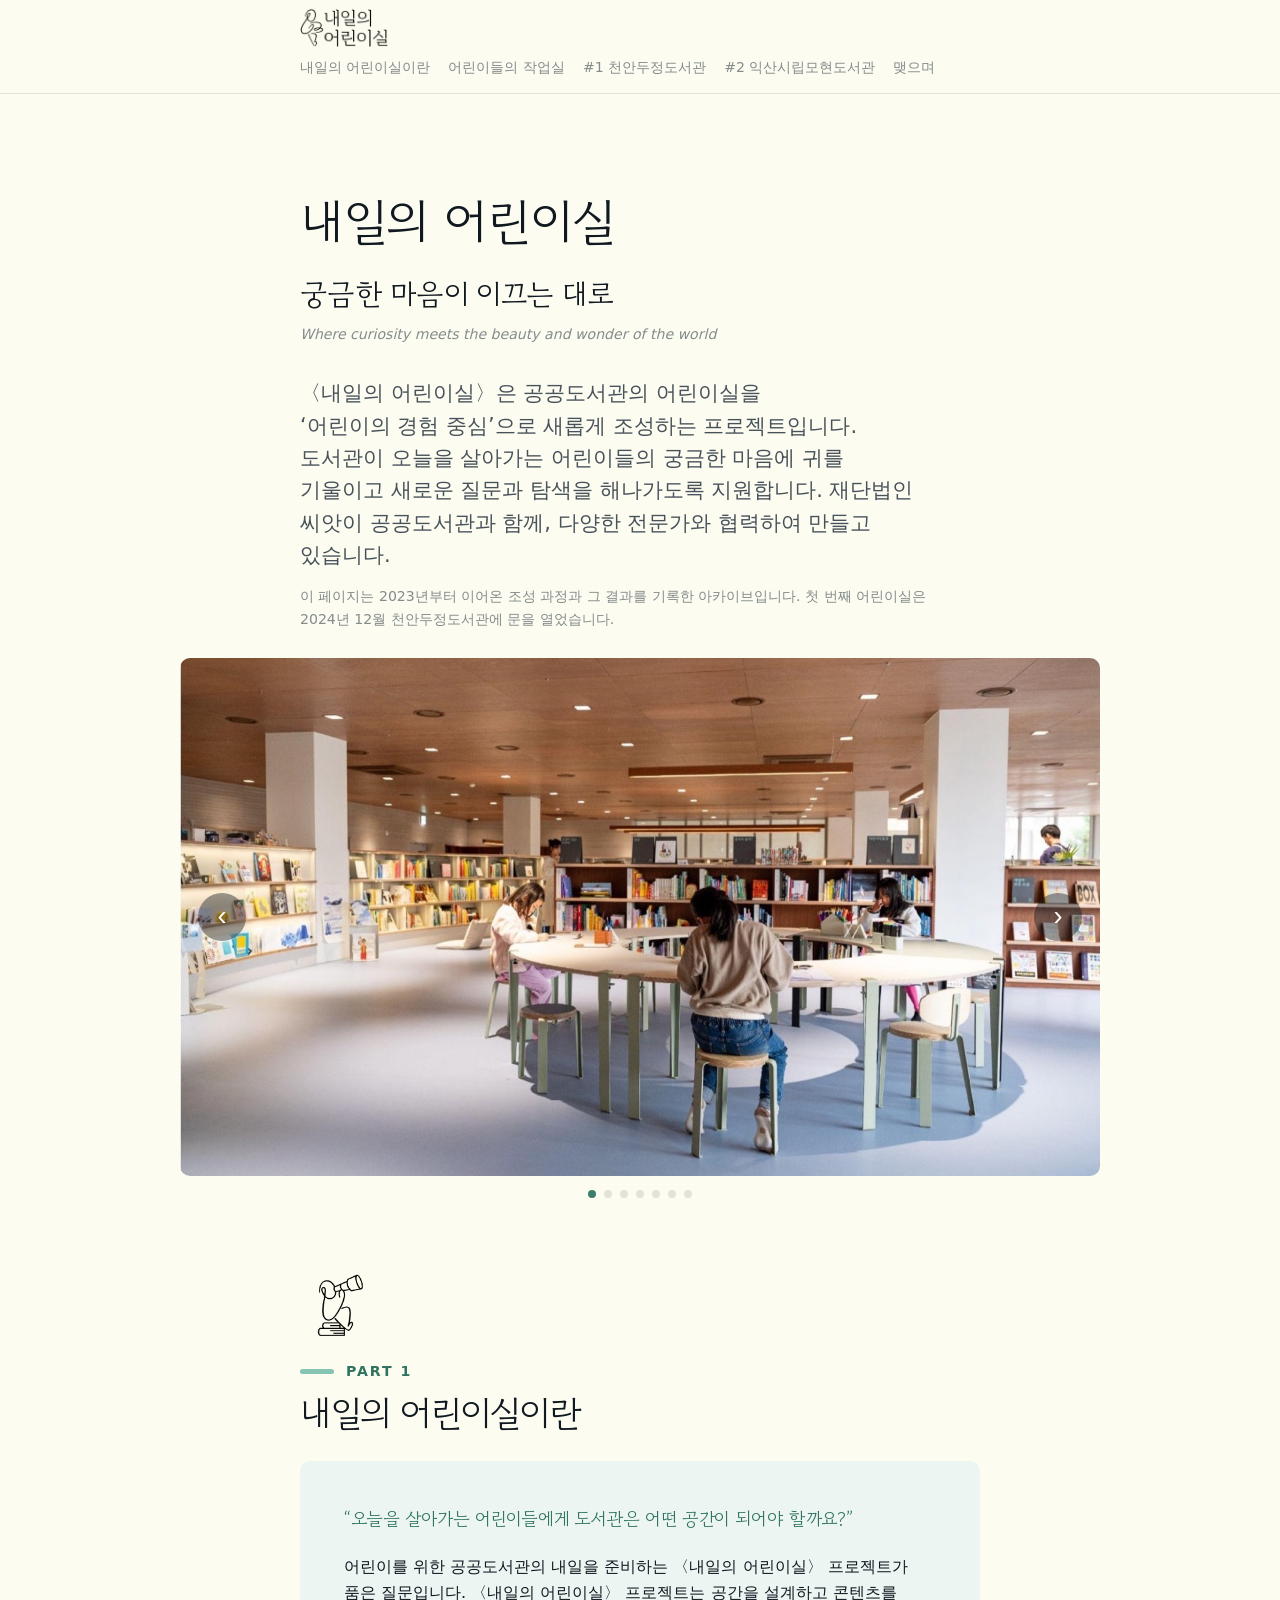
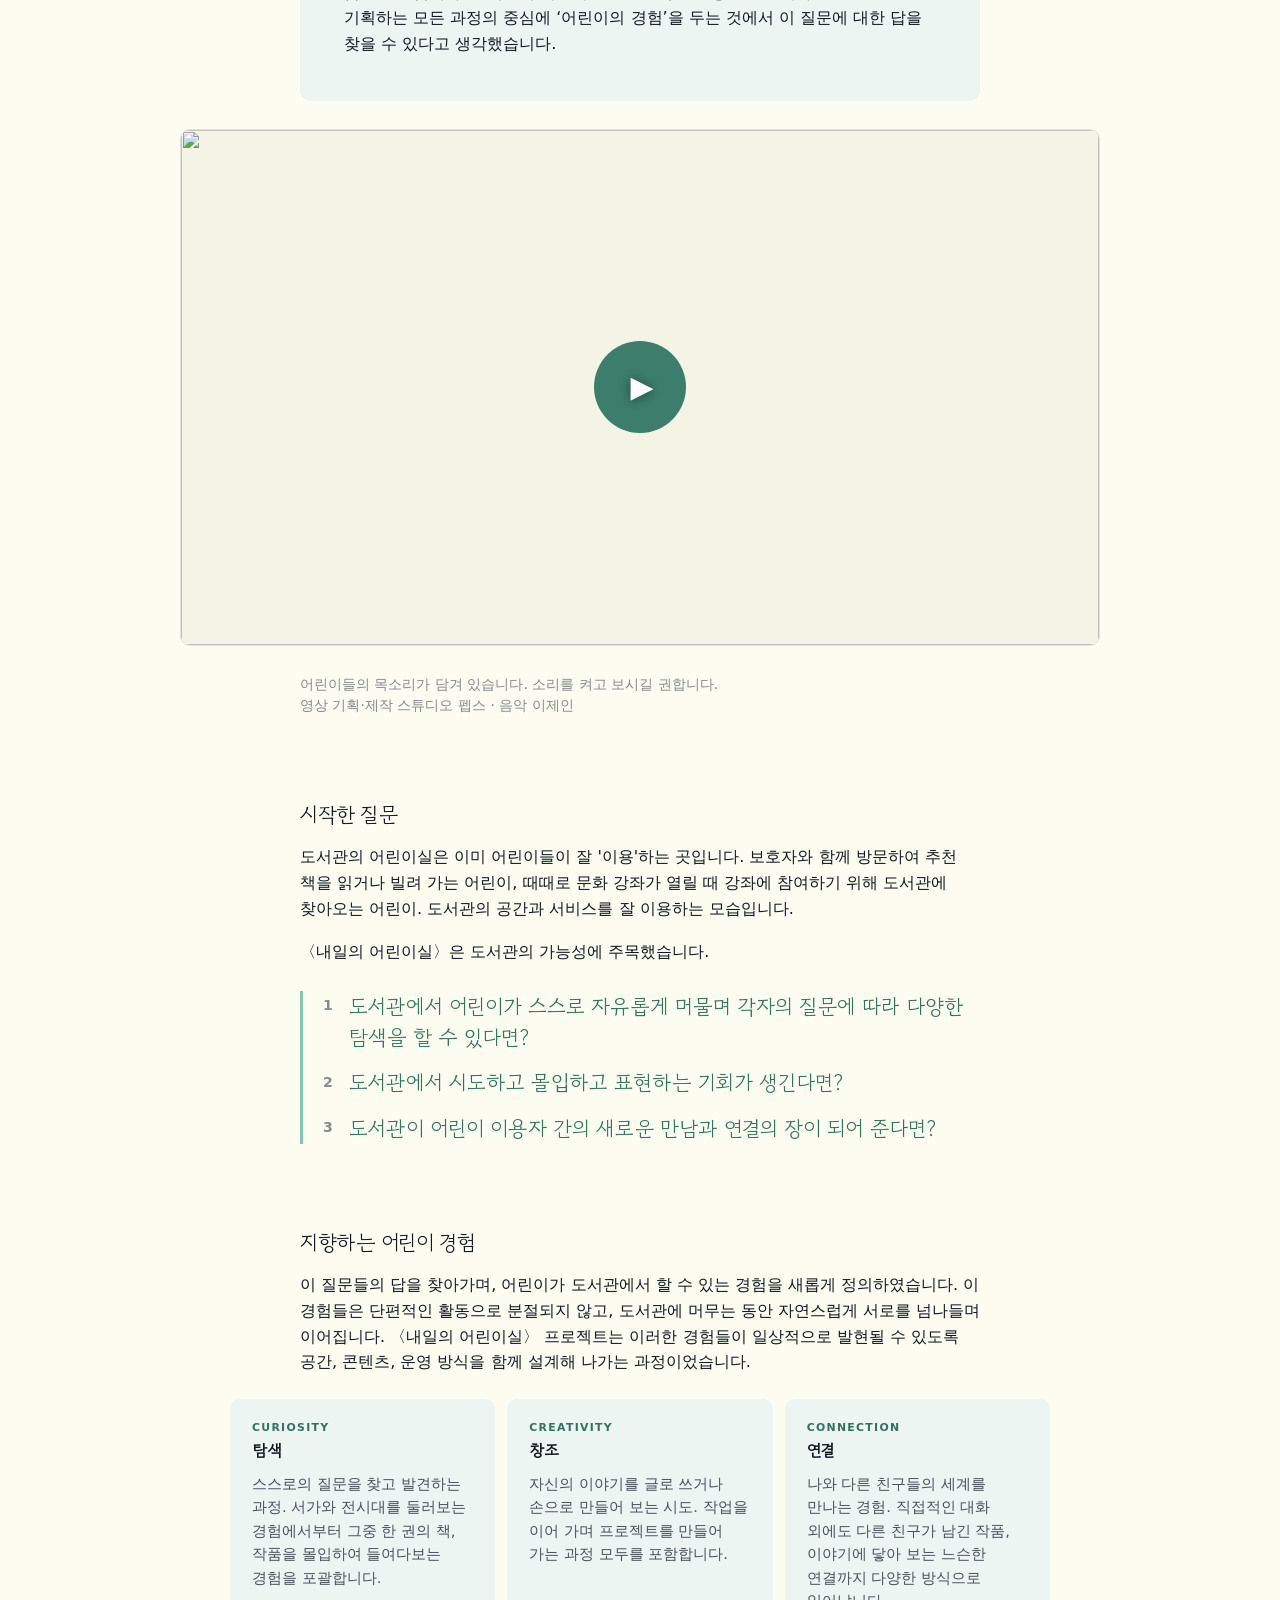
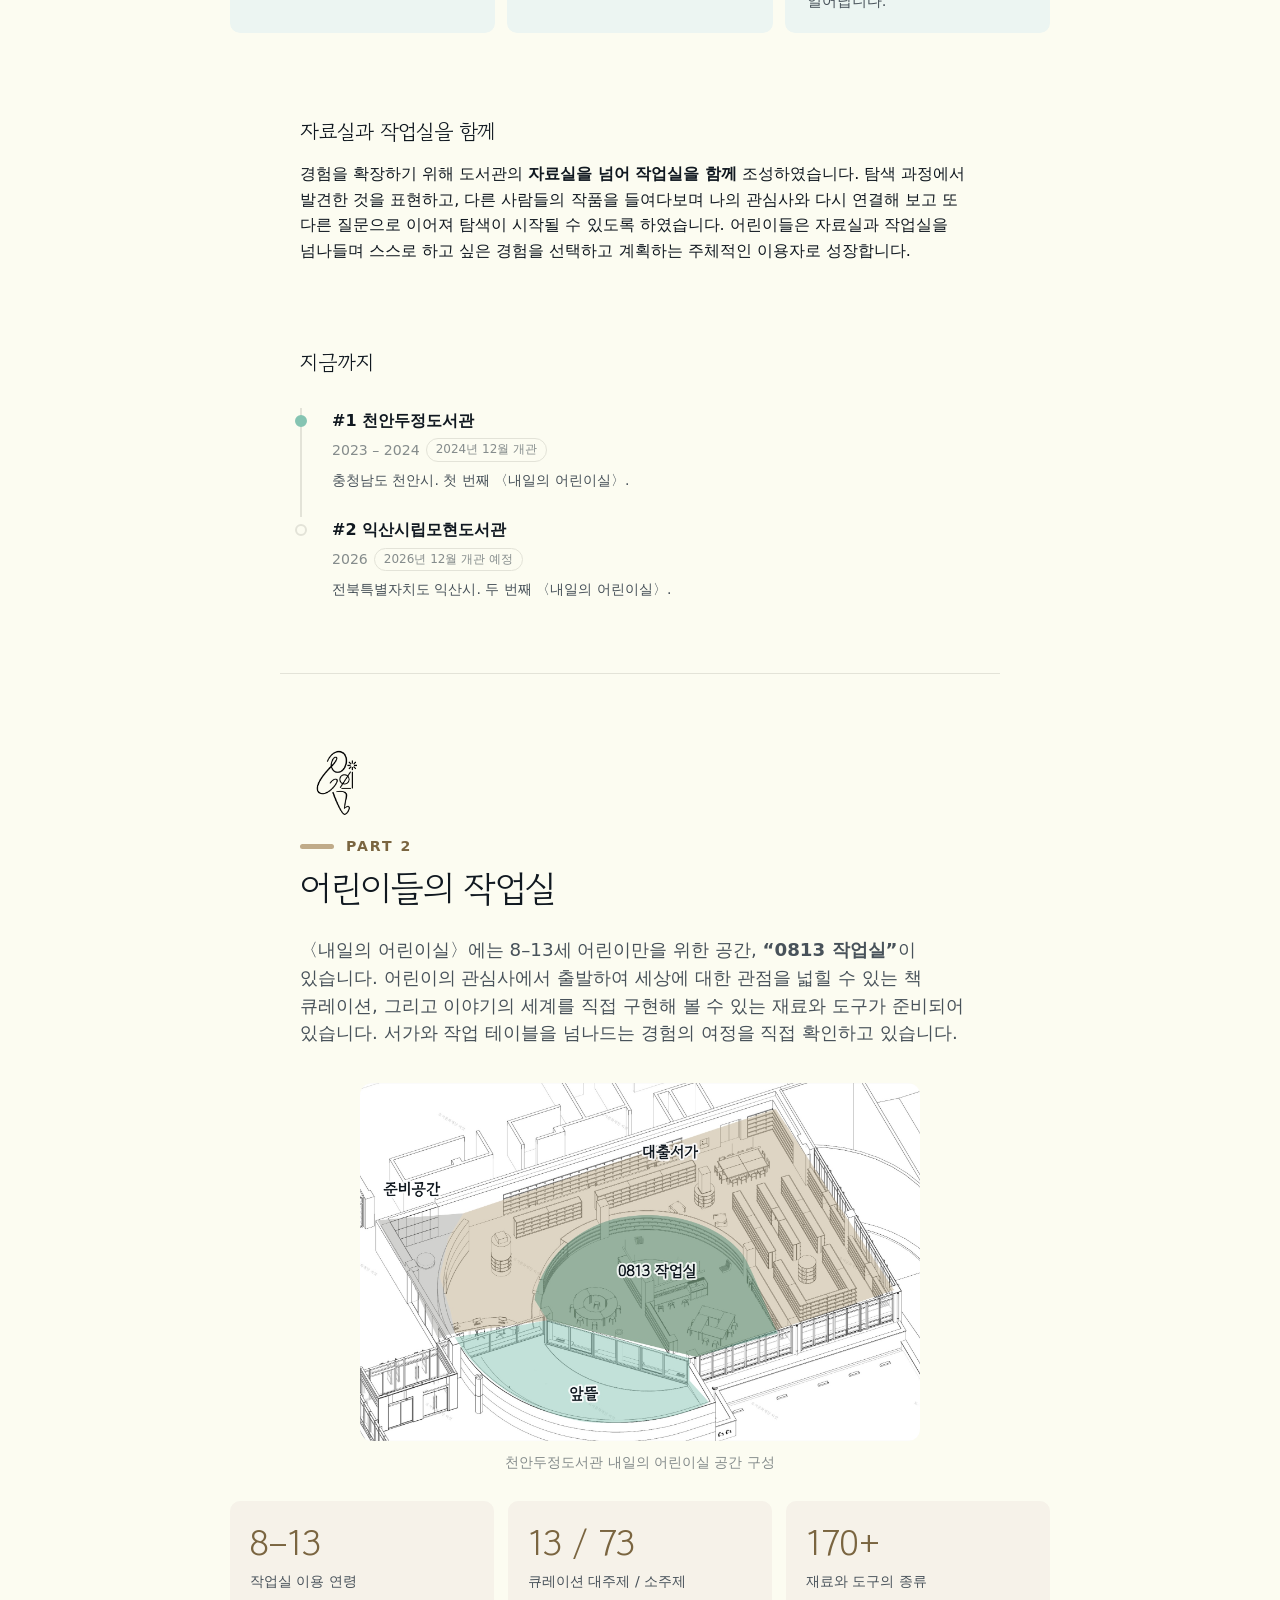
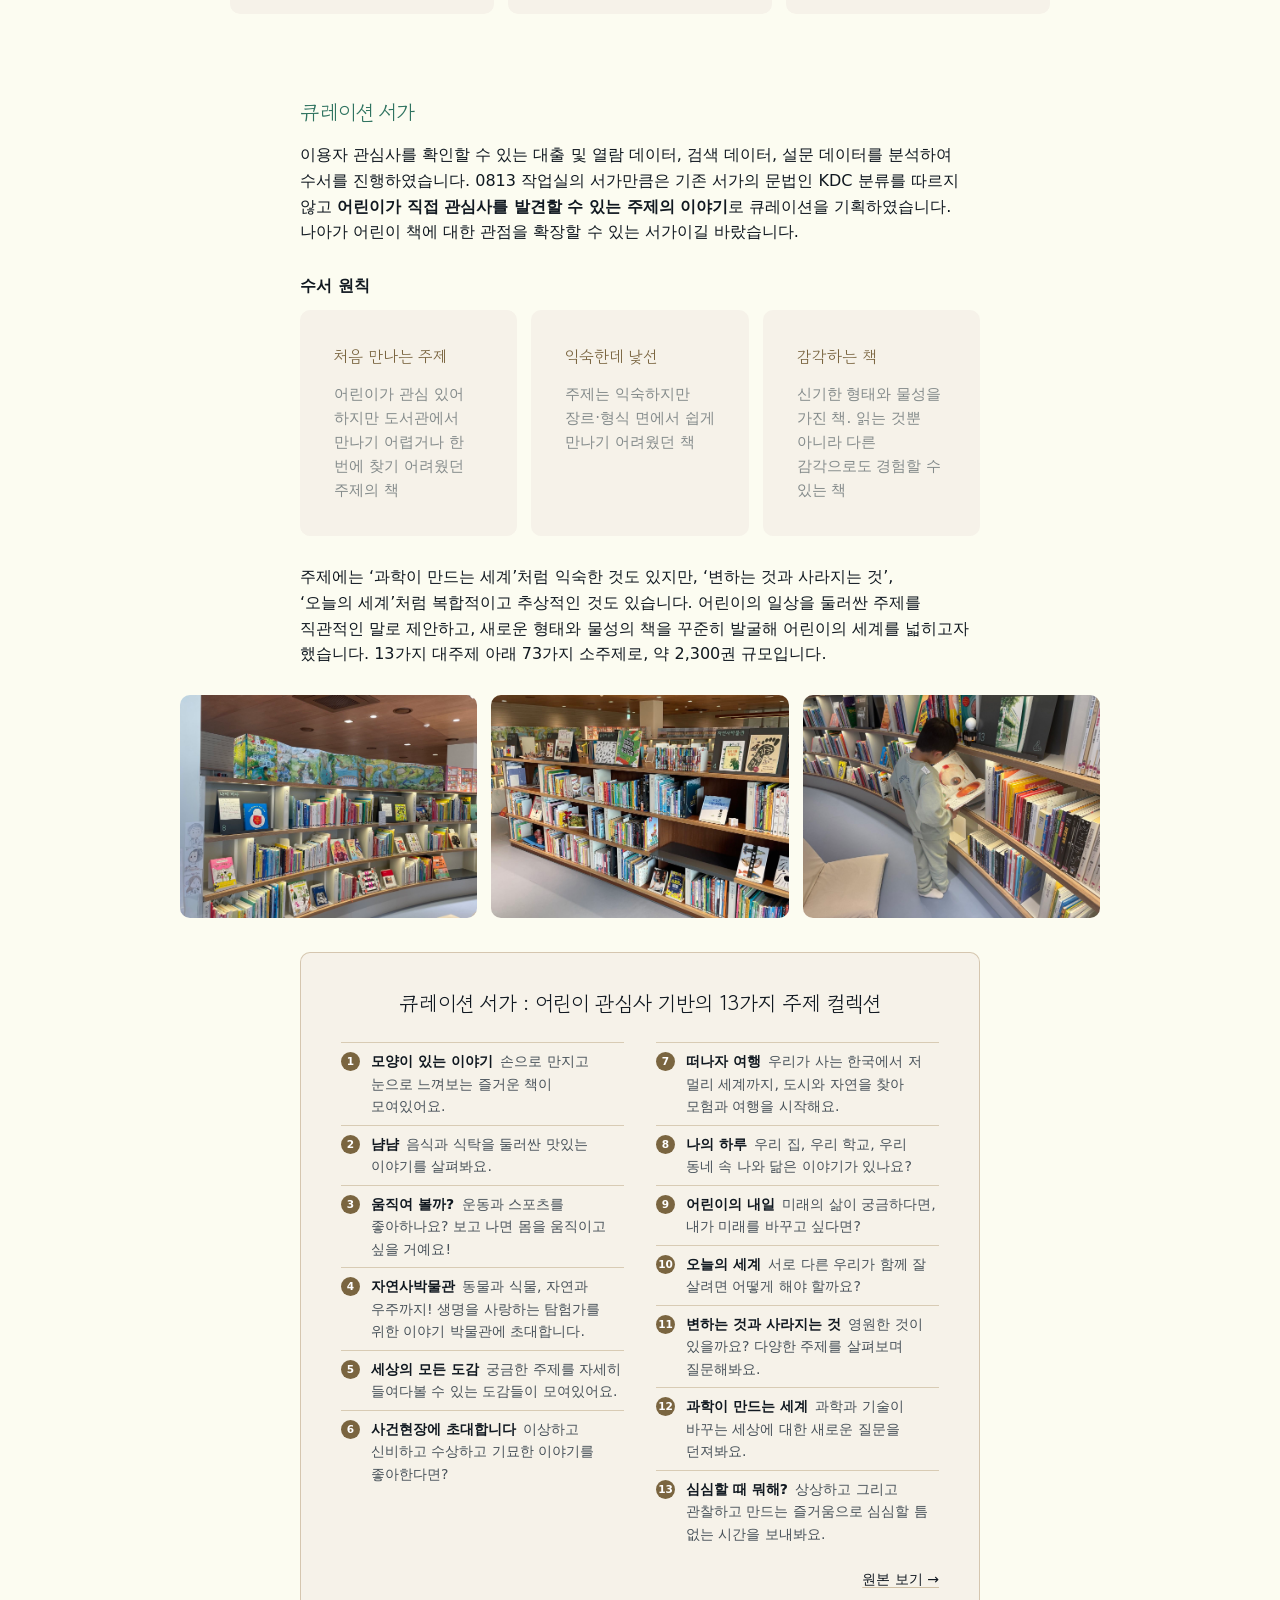
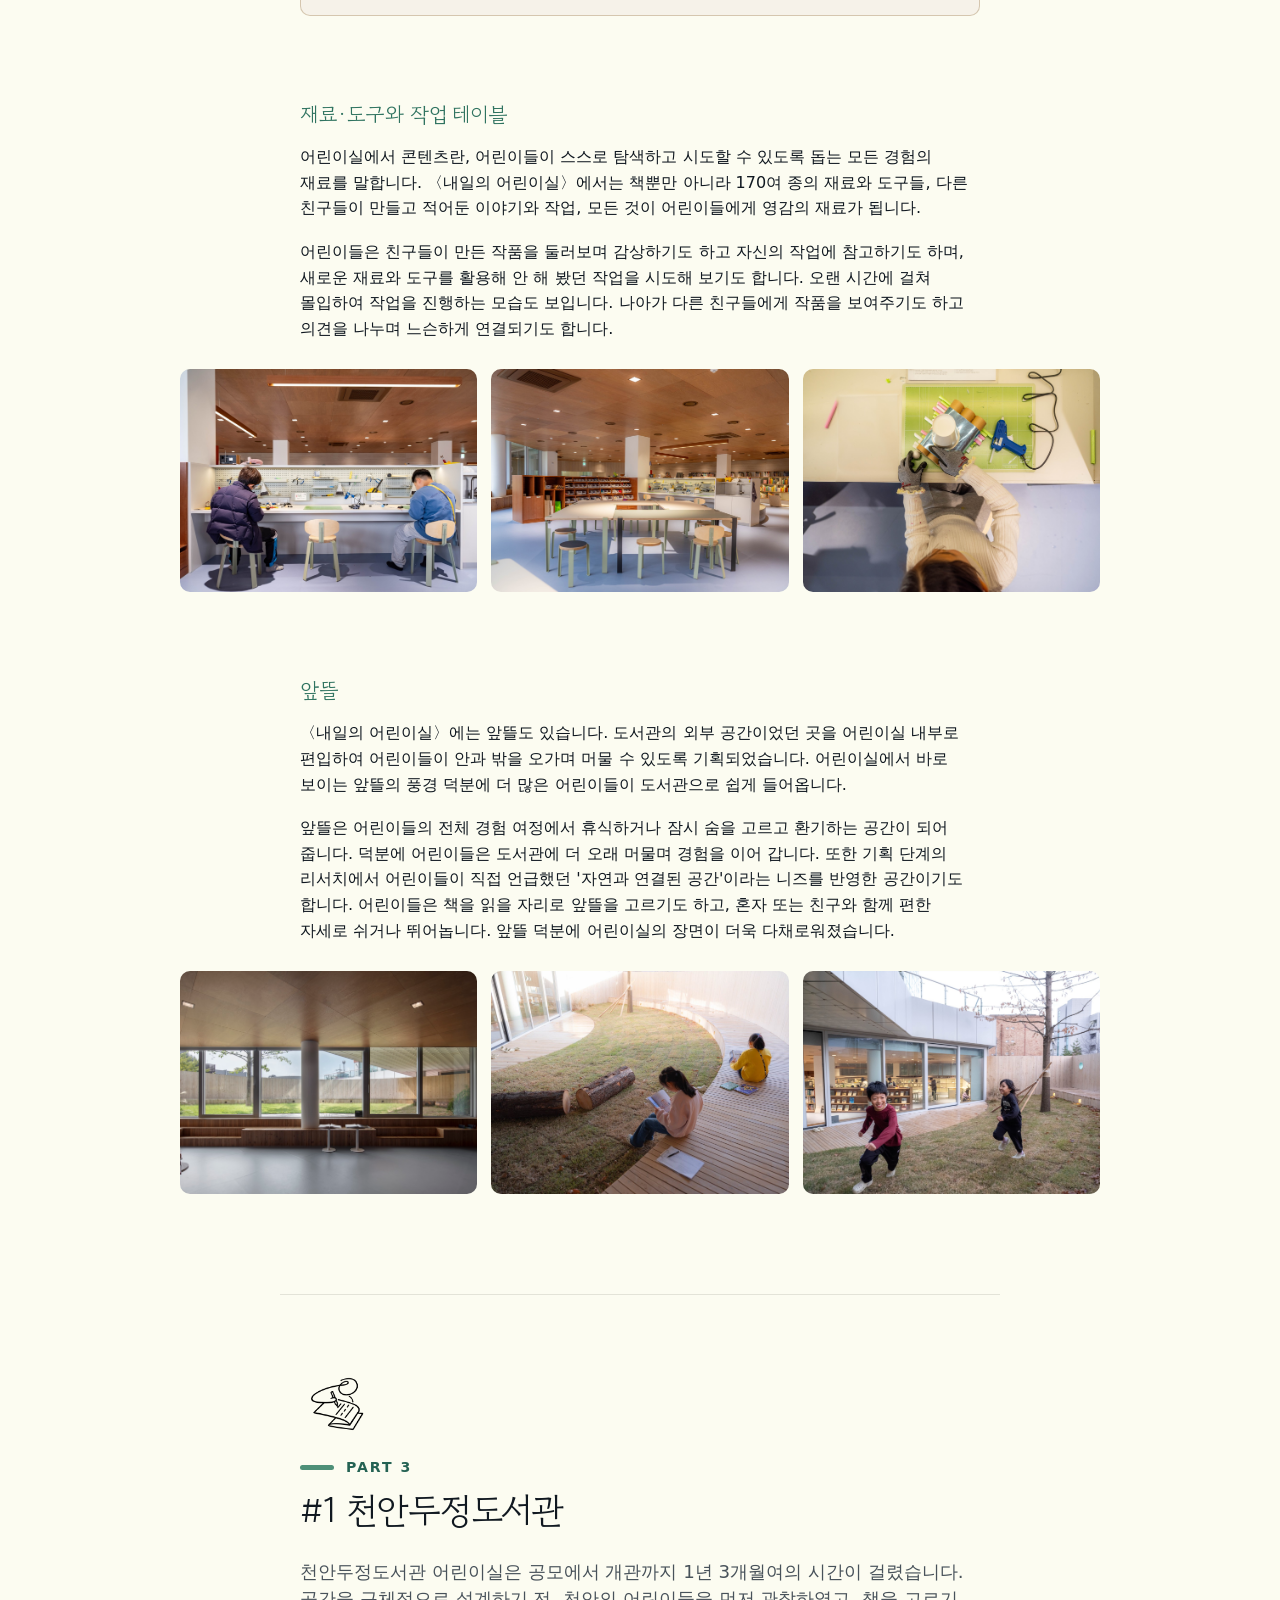
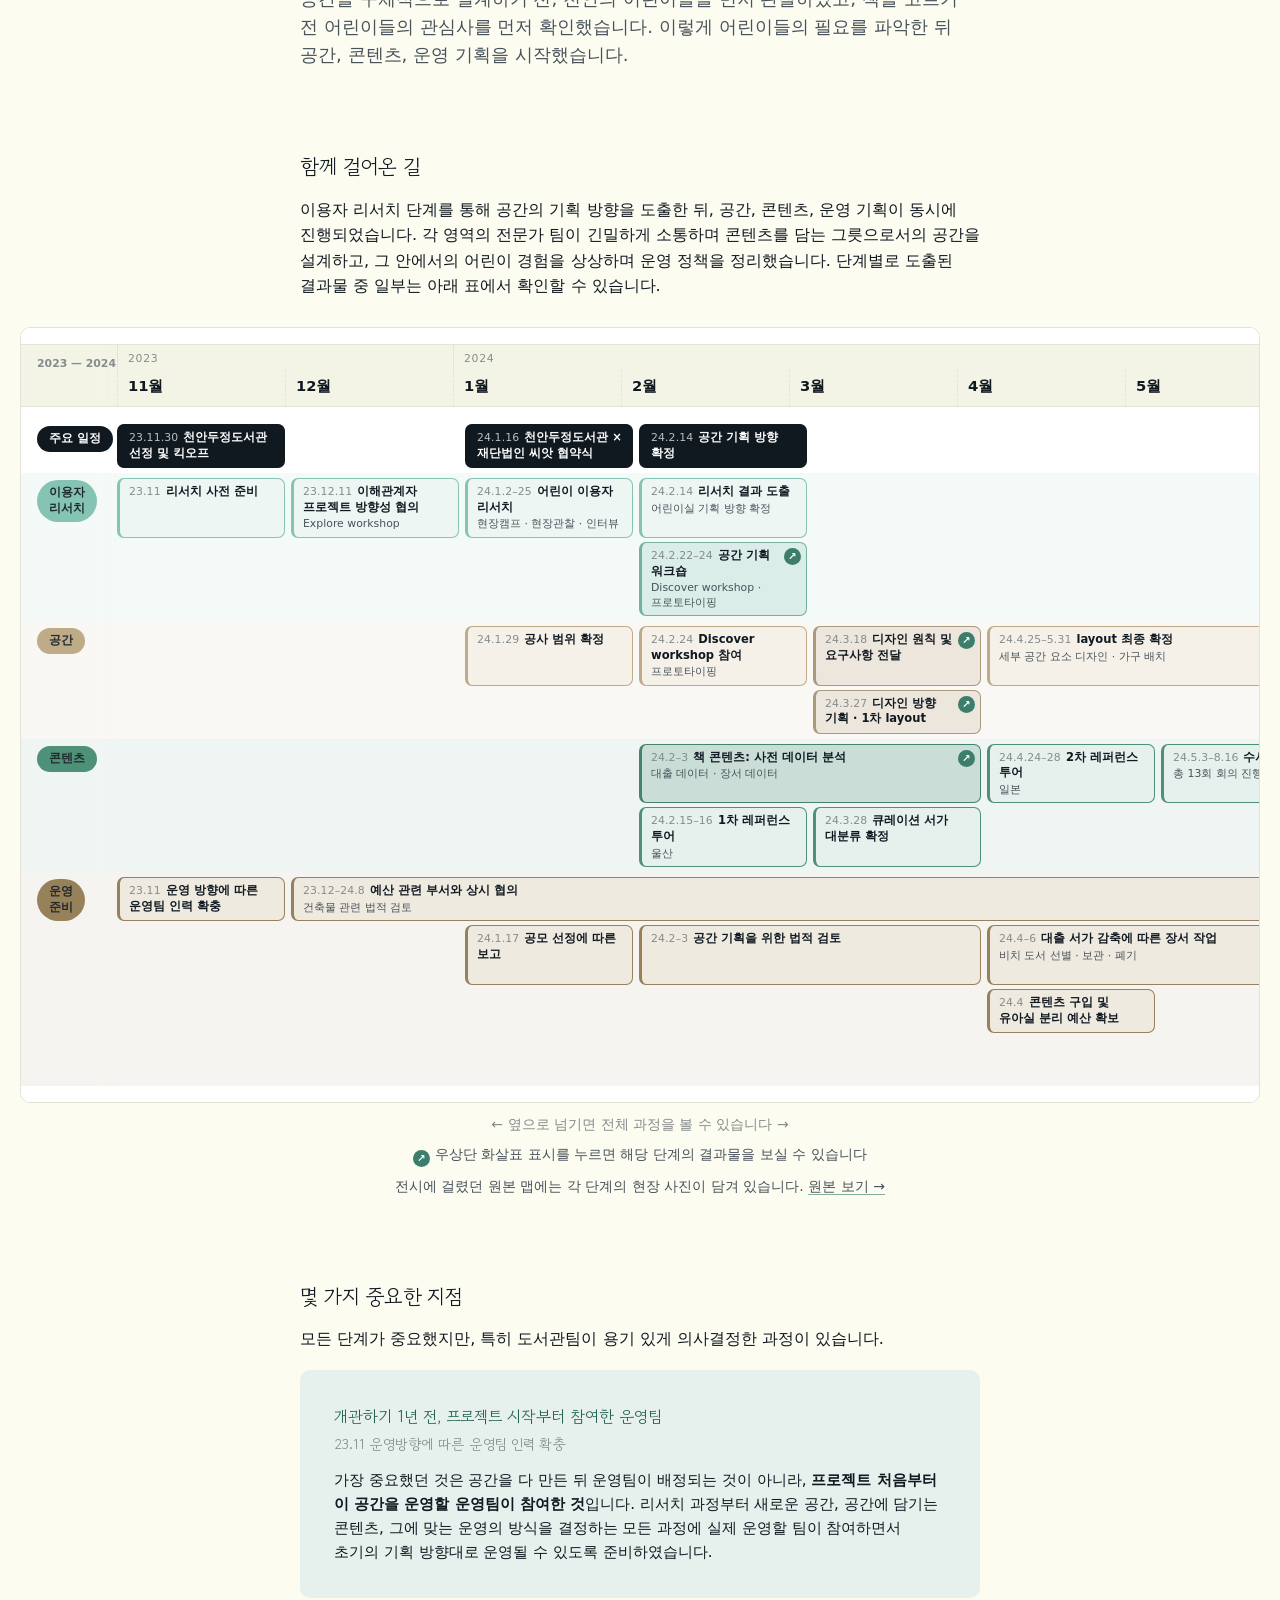
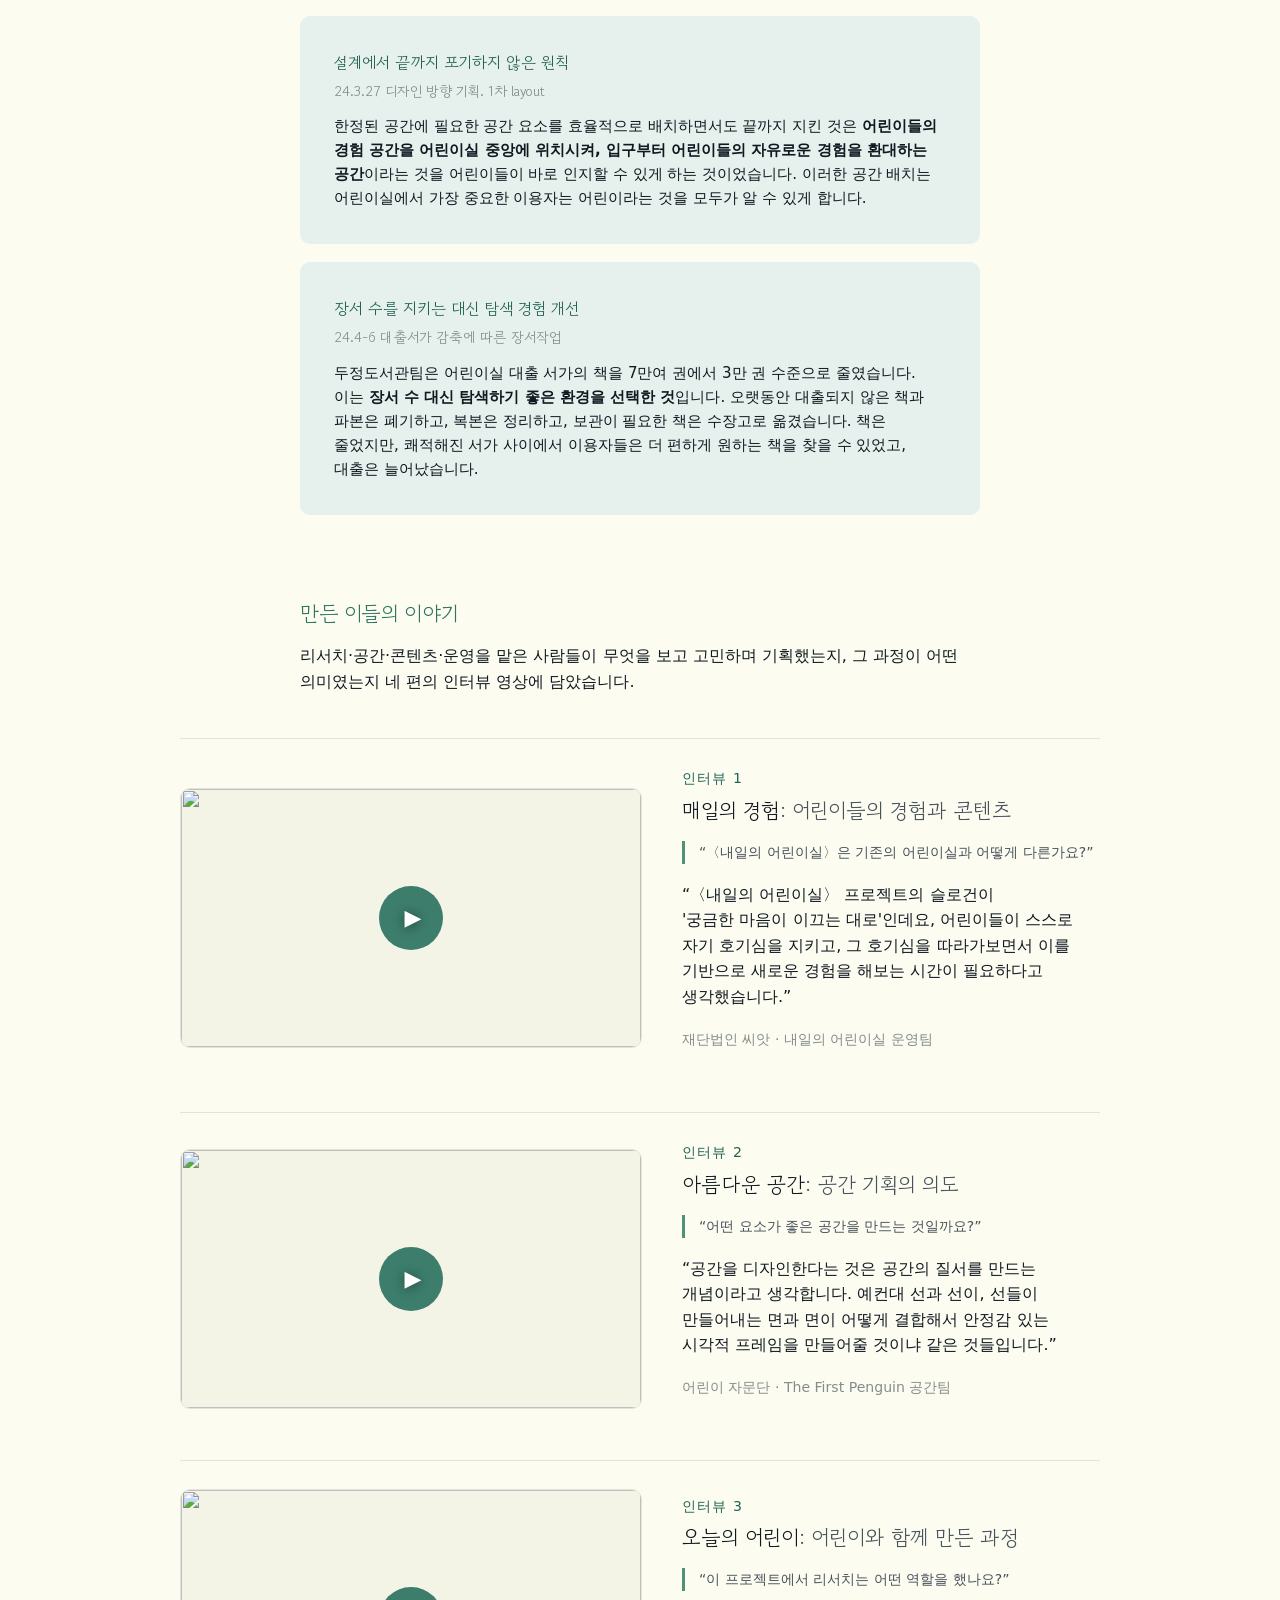
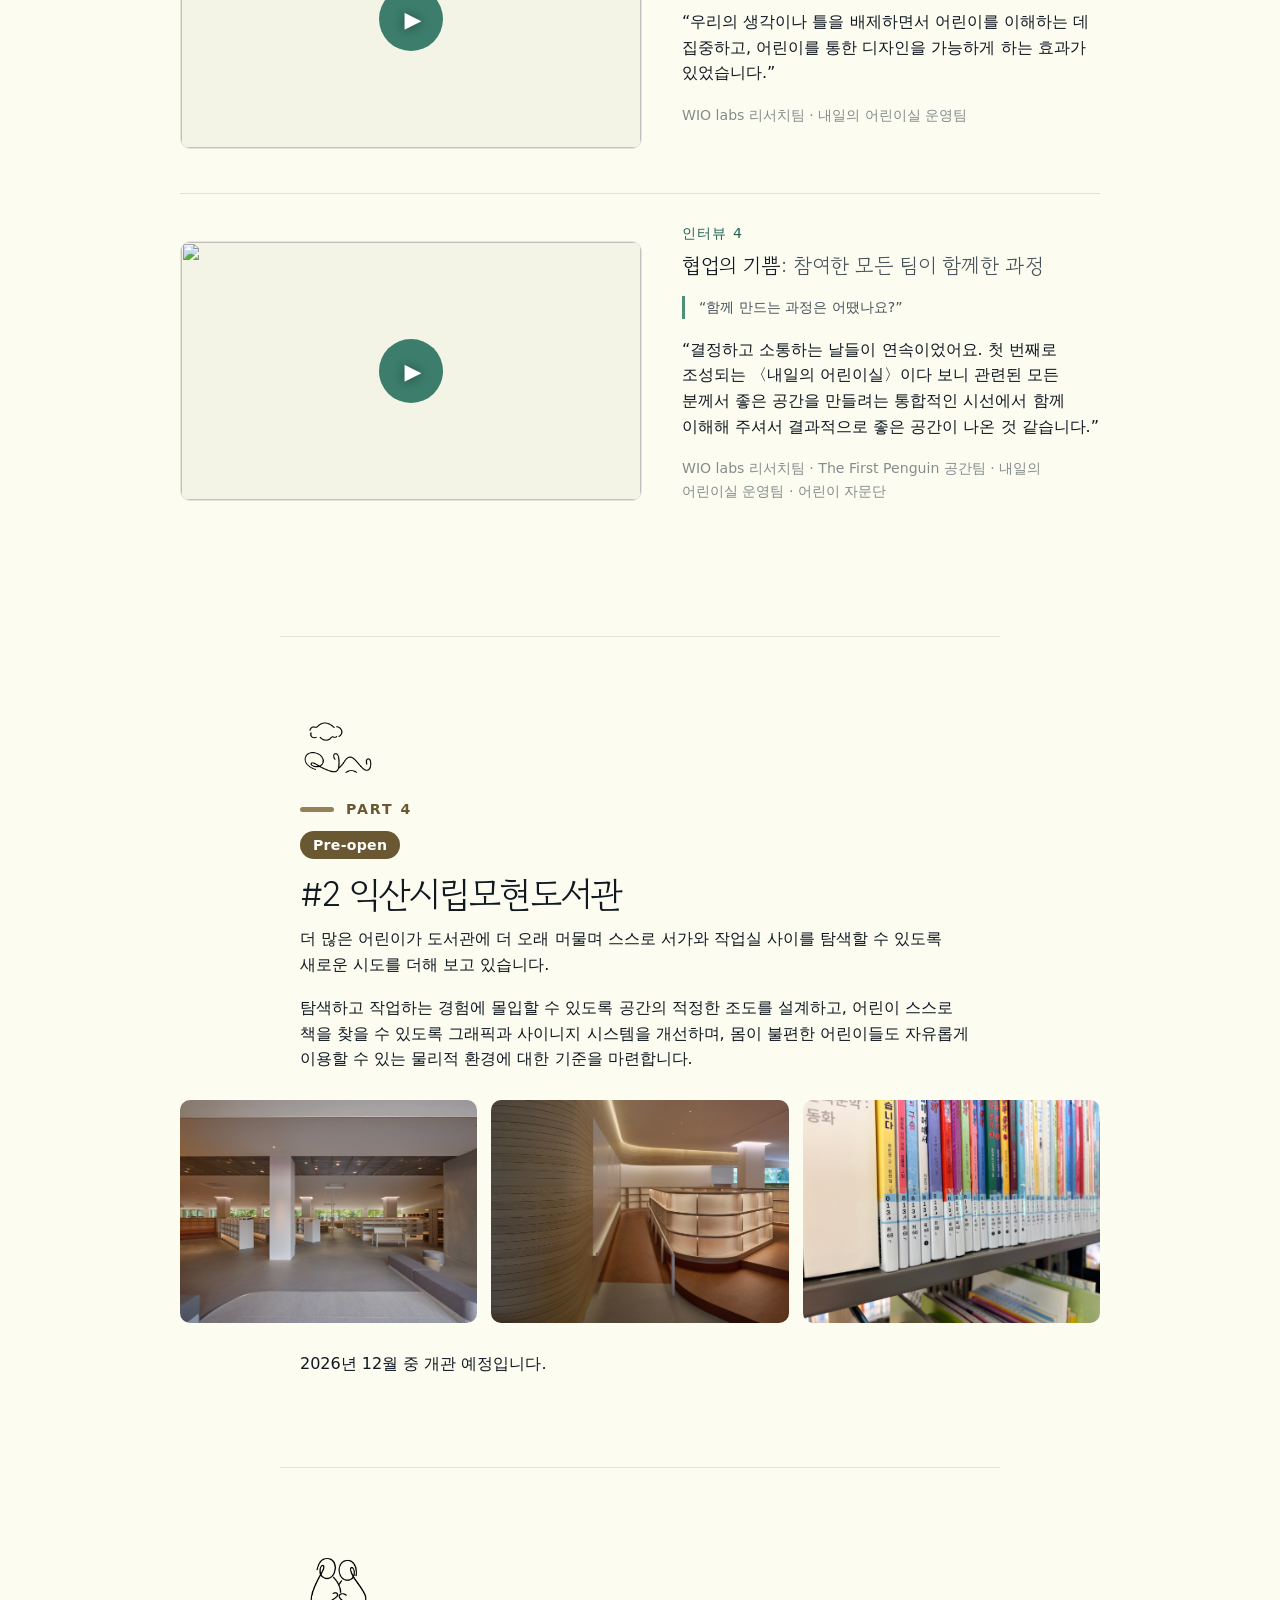
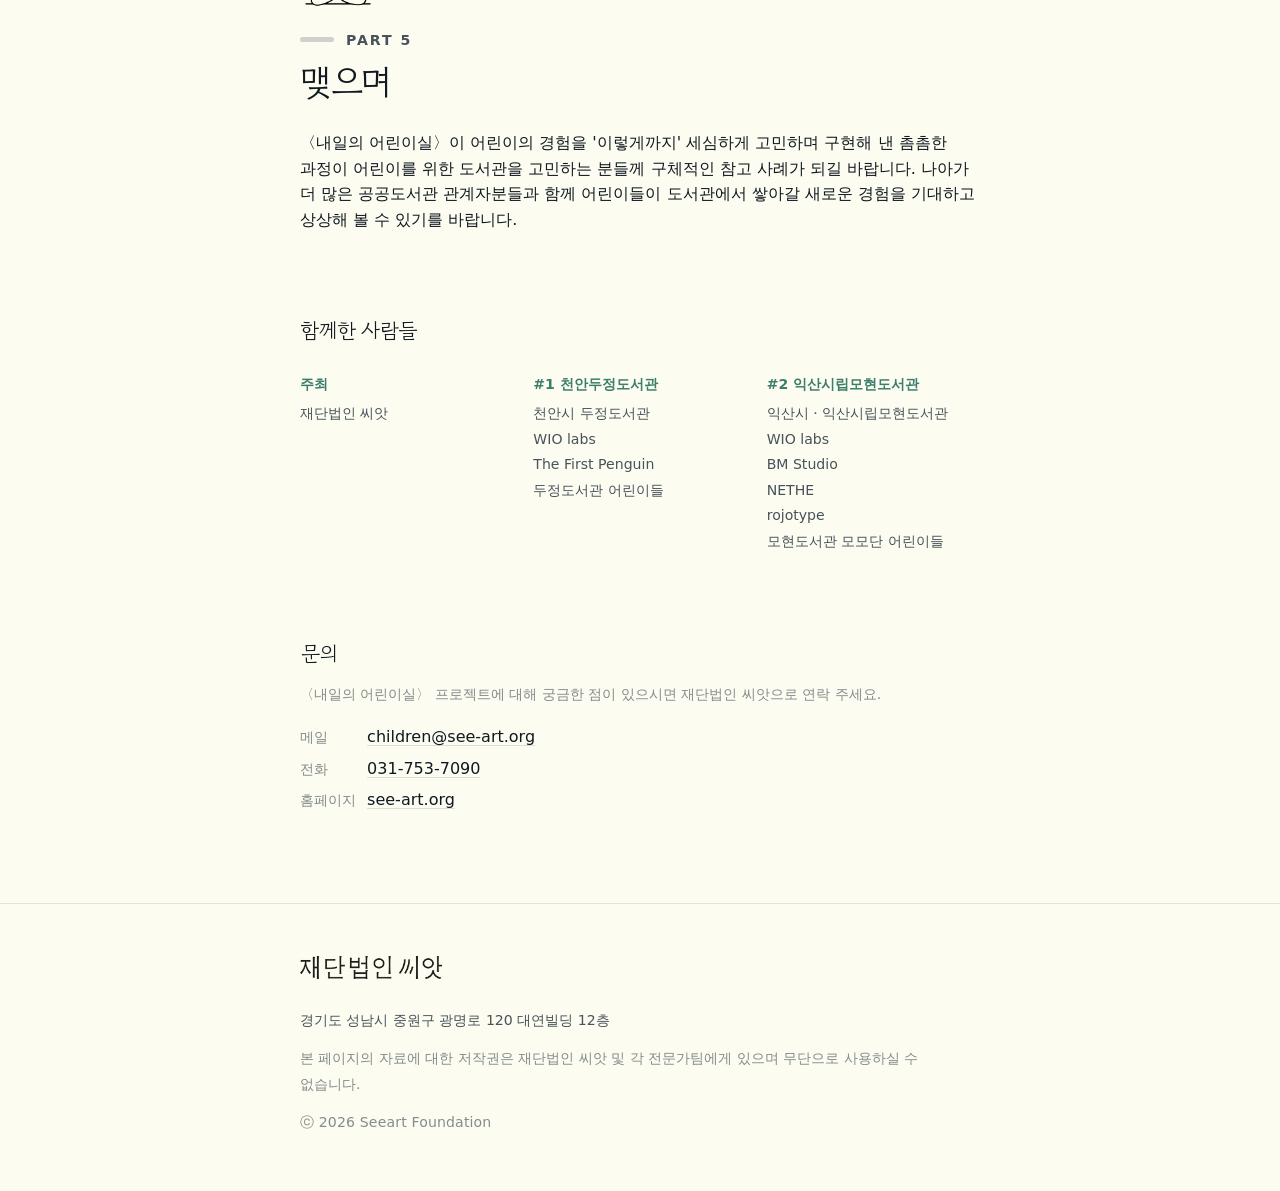
==== commit bac06282: "공간 지도를 설계 도면에 네 공간 영역만 색으로 구분한 버전으로 교체 Co-Authored-By: Claude Opus 5.5 (1M context) <noreply@anthrop" ====
--- a/index.html
+++ b/index.html
@@ -153,7 +153,7 @@
     <p class="lede"><span class="nobr">〈내일의 어린이실〉에는</span> 8–13세 어린이만을 위한 공간, <b><span class="nobr">“0813 작업실”</span></b>이 있습니다. 어린이의 관심사에서 출발하여 세상에 대한 관점을 넓힐 수 있는 책 큐레이션, 그리고 이야기의 세계를 직접 구현해 볼 수 있는 재료와 도구가 준비되어 있습니다. 서가와 작업 테이블을 넘나드는 경험의 여정을 직접 확인하고 있습니다.</p>
 
     <figure class="map">
-      <a href="assets/img/cheonan/space-map.jpg?v=d"><img src="assets/img/cheonan/space-map.jpg?v=d" alt="천안두정도서관 내일의 어린이실 공간 구성도. 입구 옆 준비공간(사물함), 가운데 둥근 0813 작업실(주제서가·평상·원형 테이블·작업공간·창가테이블), 작업실 오른편 앞뜰, 왼쪽부터 안쪽까지 이어지는 대출서가(큰 테이블·빈백소파·서가소파·창가소파·숨은공간)" width="2000" height="1544" loading="lazy"></a>
+      <a href="assets/img/cheonan/space-map.jpg?v=i"><img src="assets/img/cheonan/space-map.jpg?v=i" alt="천안두정도서관 내일의 어린이실 공간 구성도. 입구 옆 준비공간, 가운데 둥근 0813 작업실, 그 둘레를 감싸는 대출서가, 작업실 바깥의 앞뜰을 색으로 구분했다." width="2000" height="1277" loading="lazy"></a>
       <figcaption>천안두정도서관 내일의 어린이실 공간 구성</figcaption>
     </figure>
 
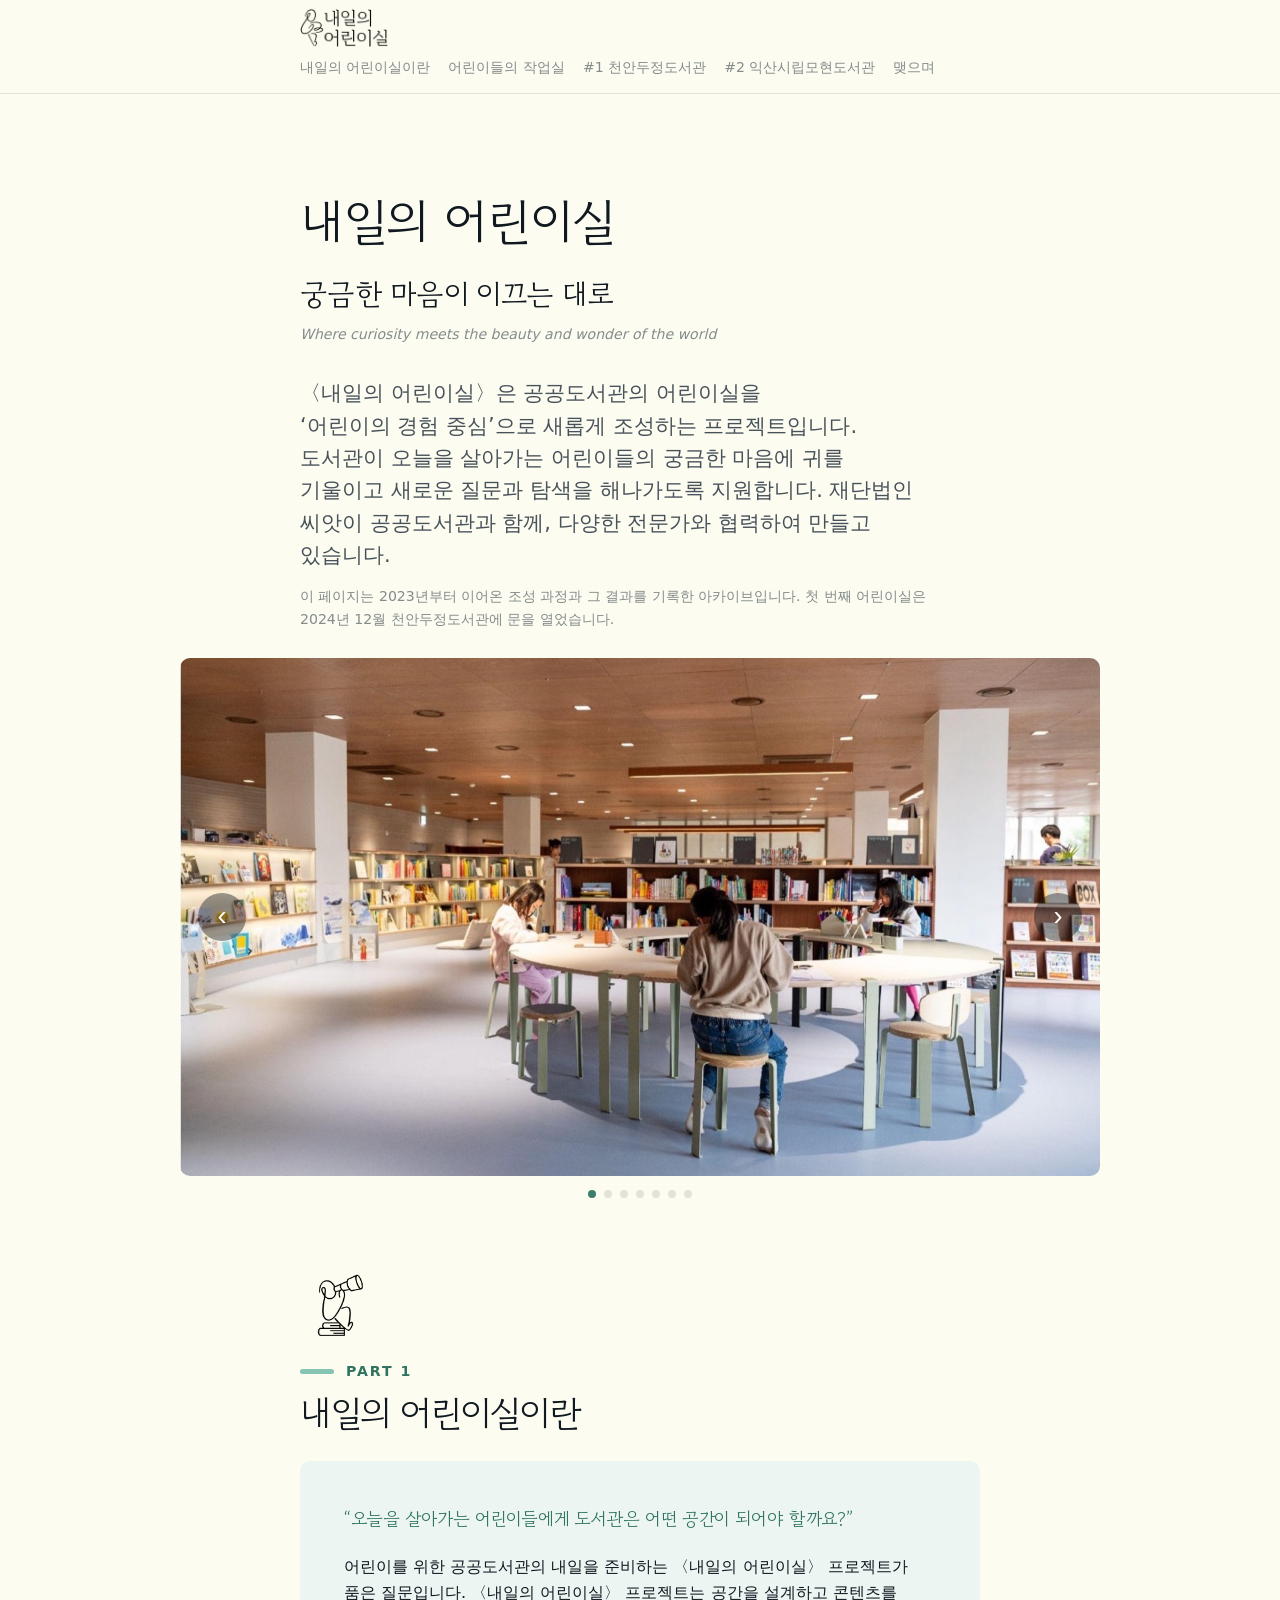
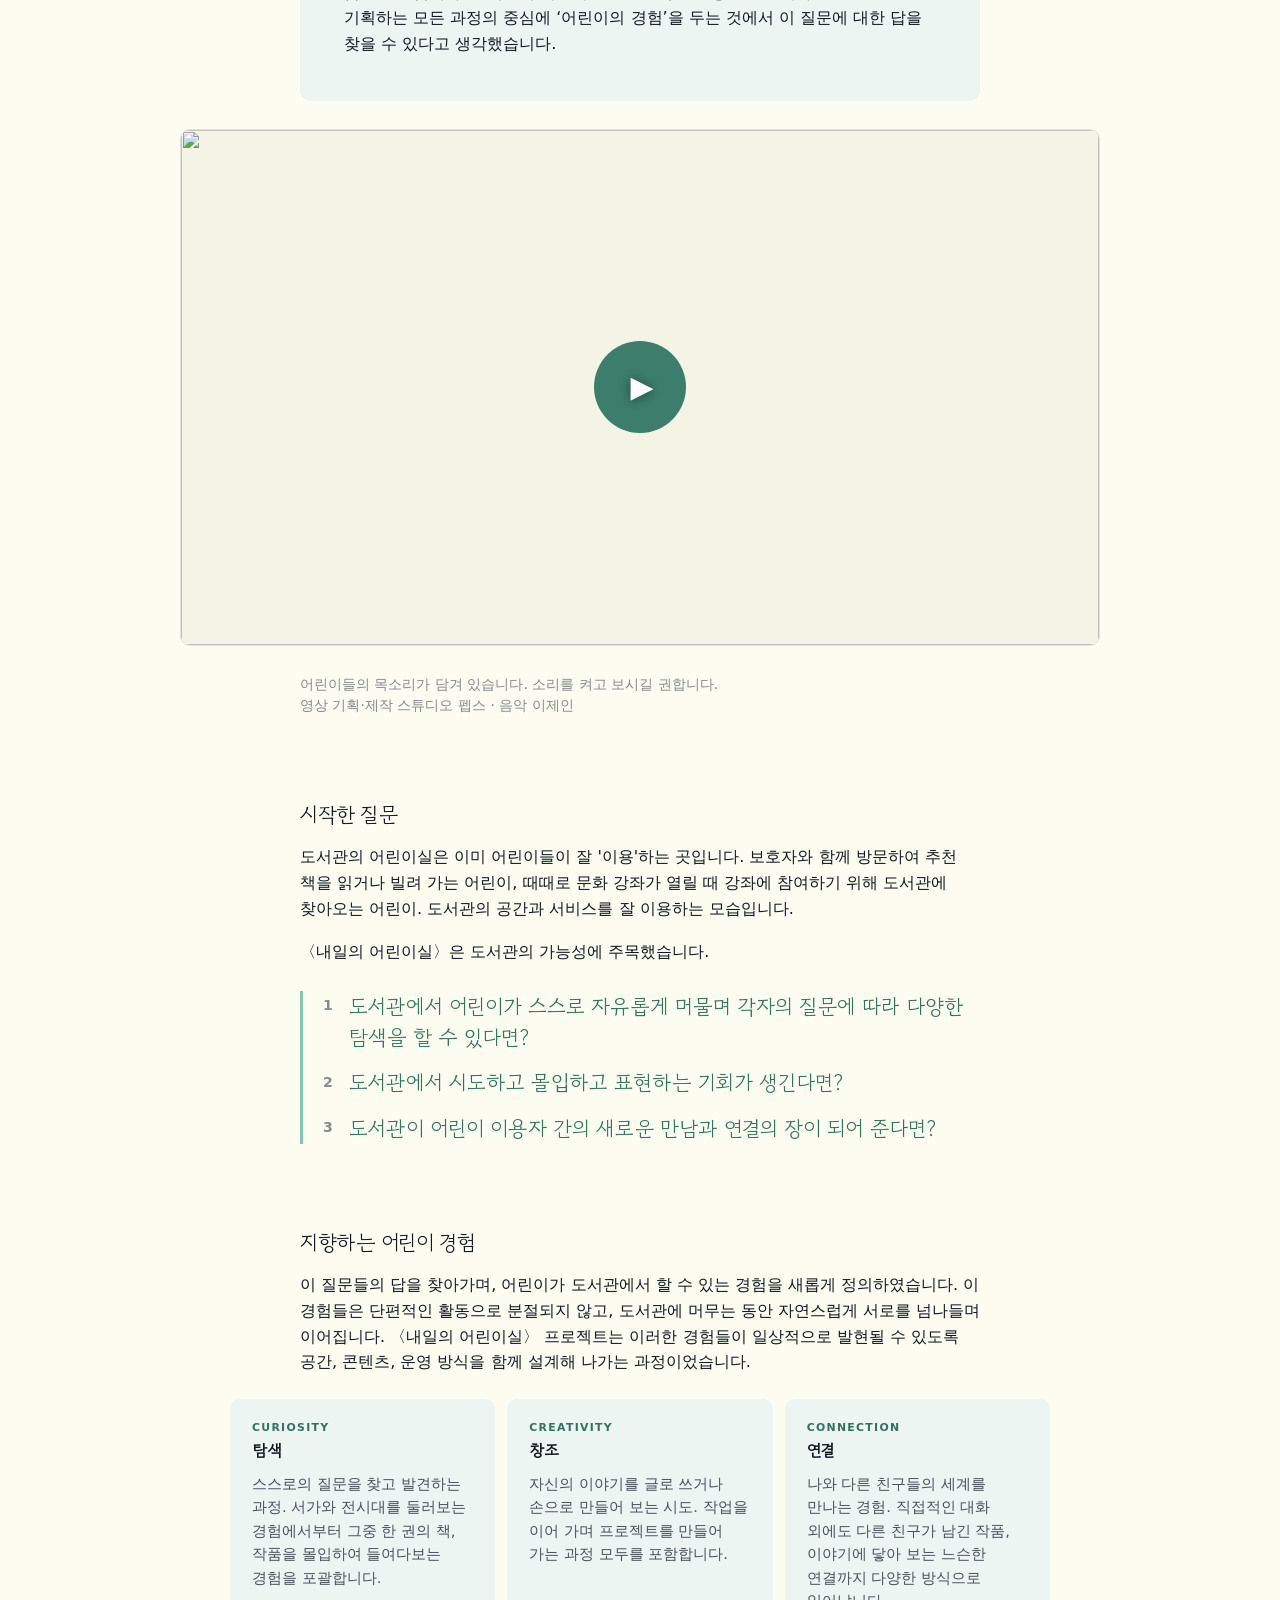
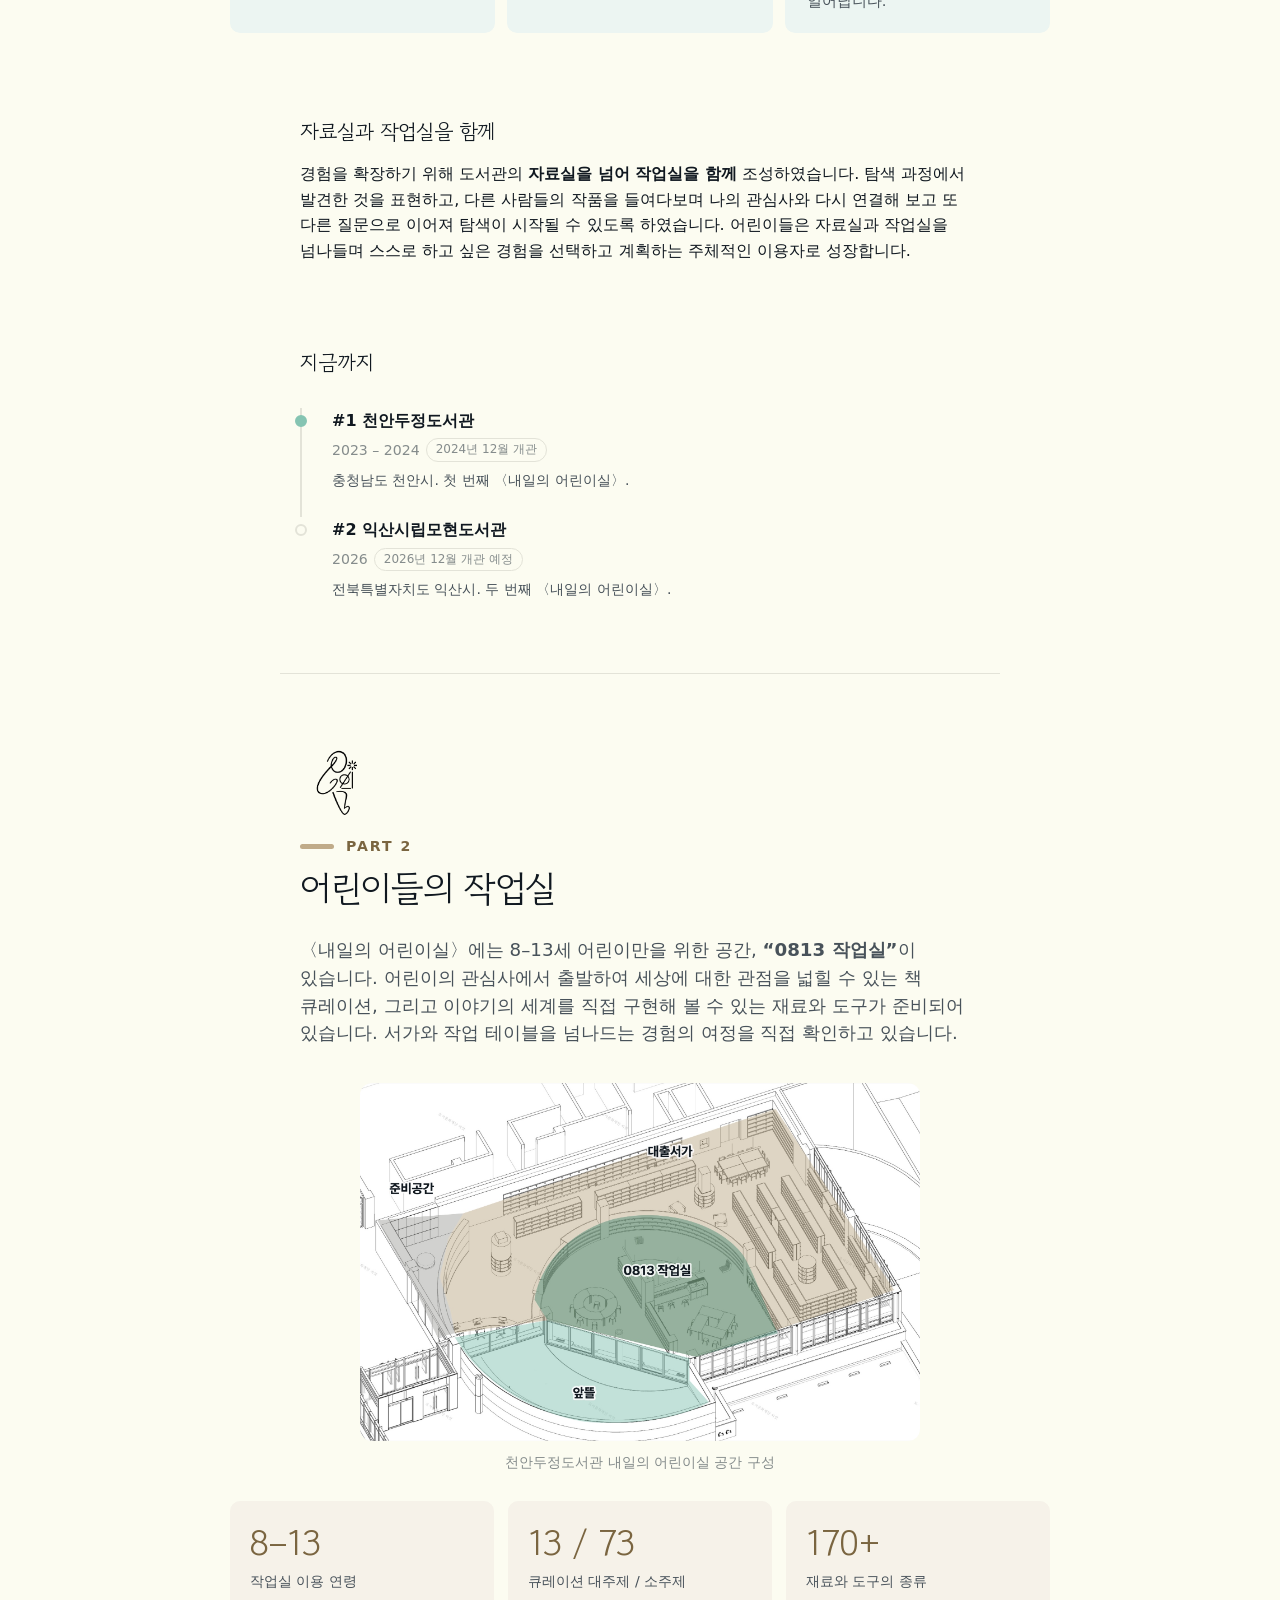
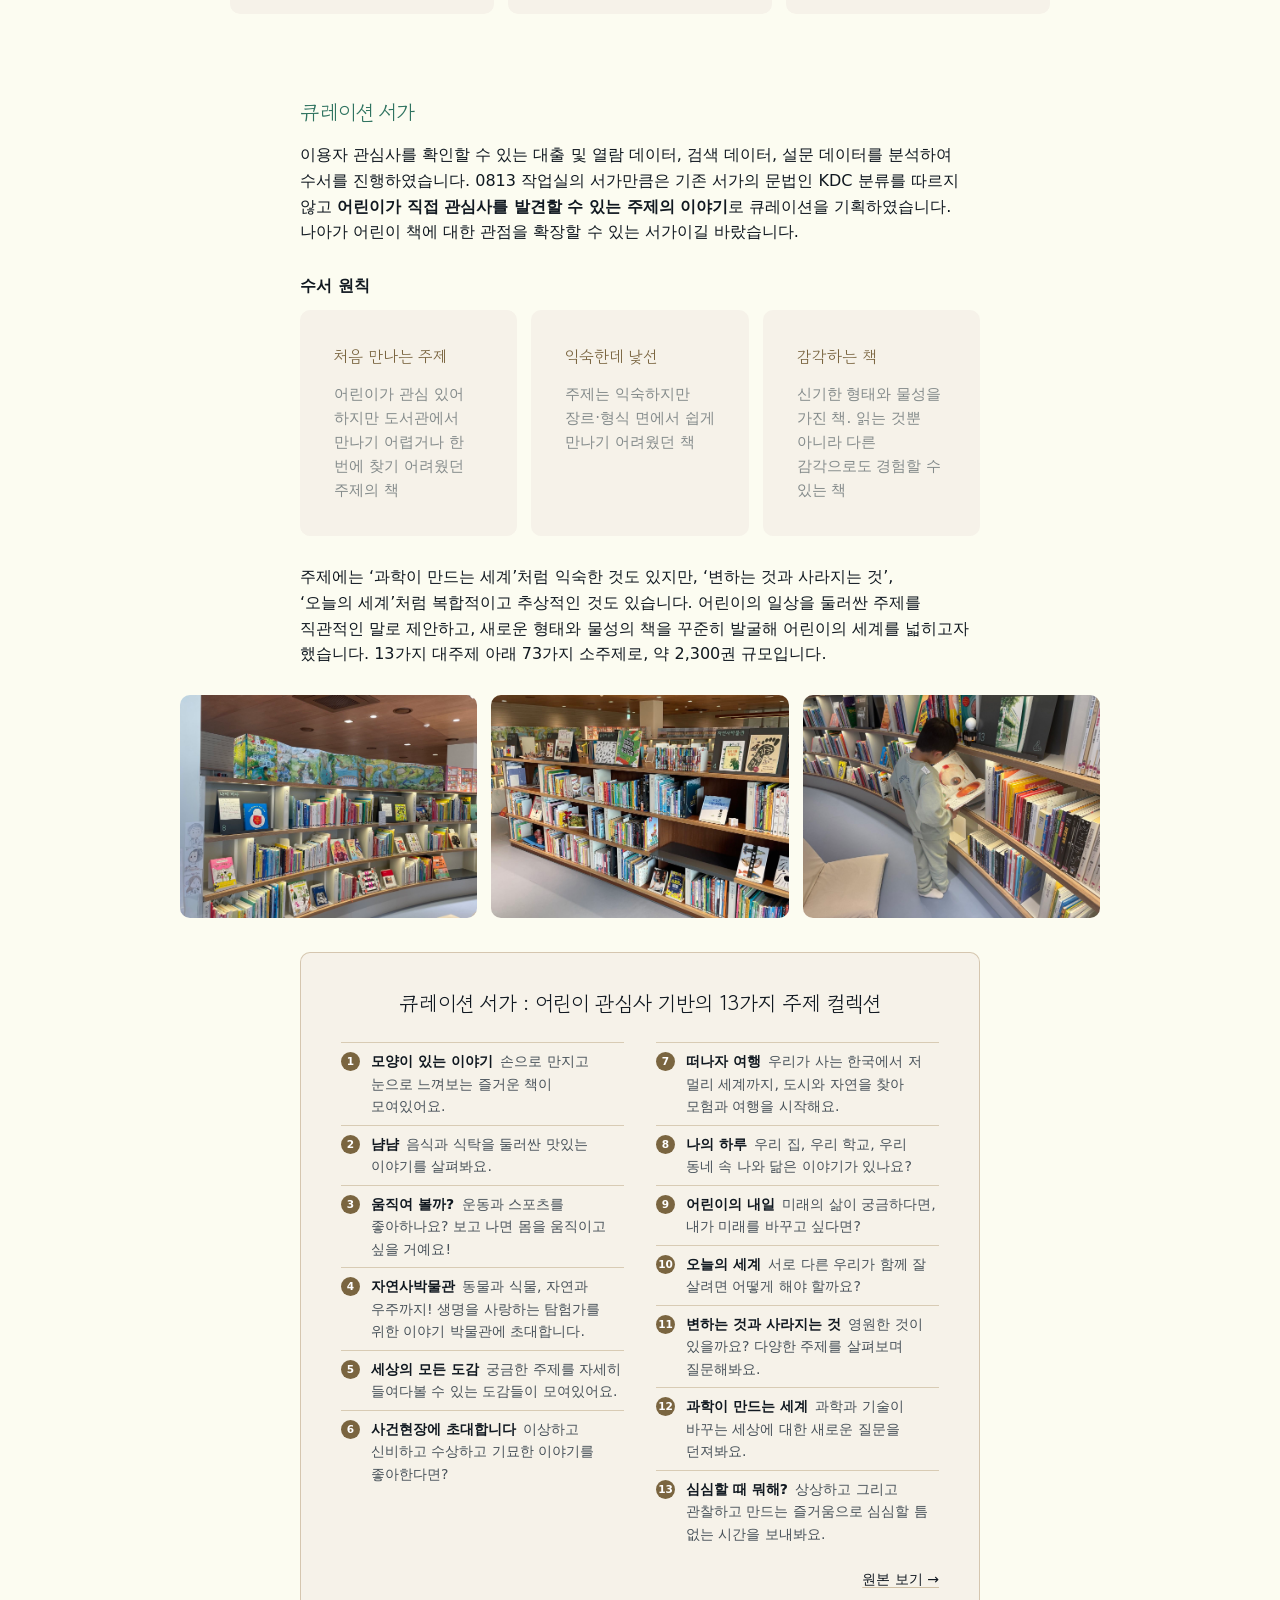
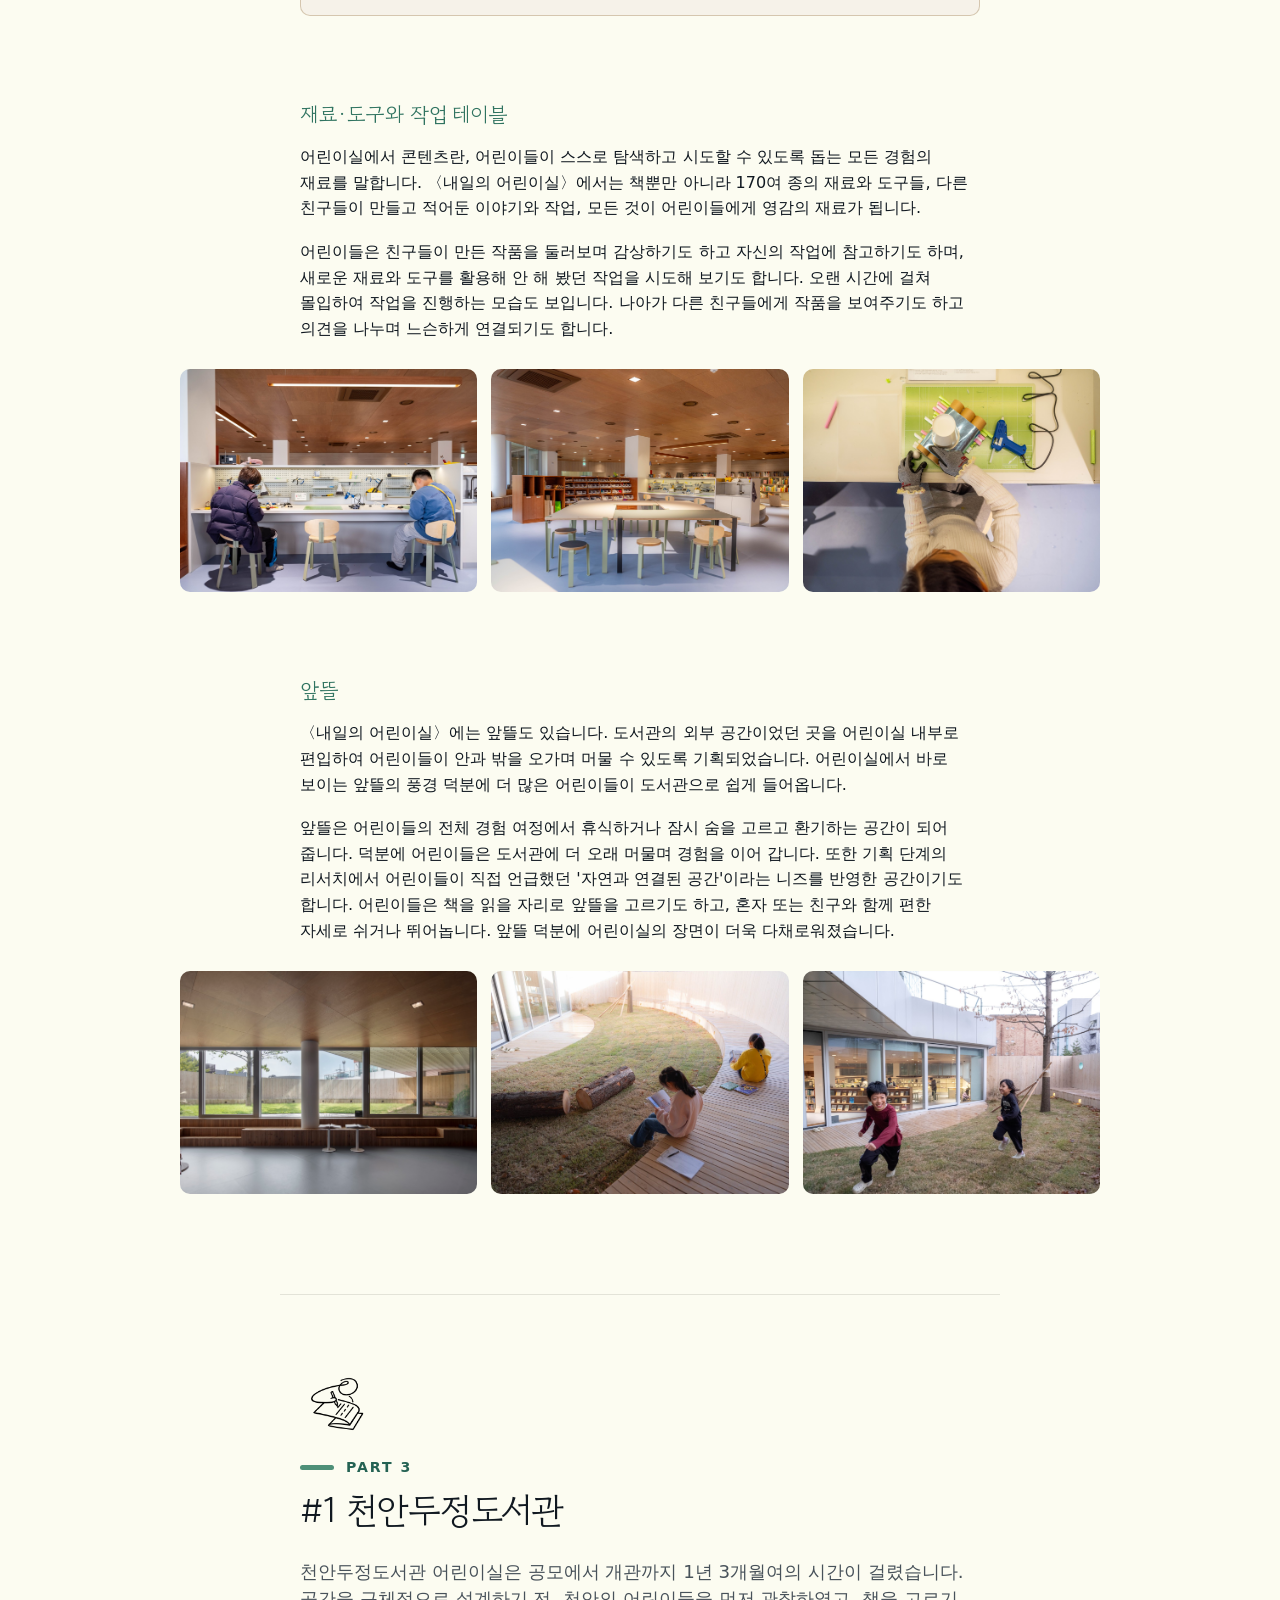
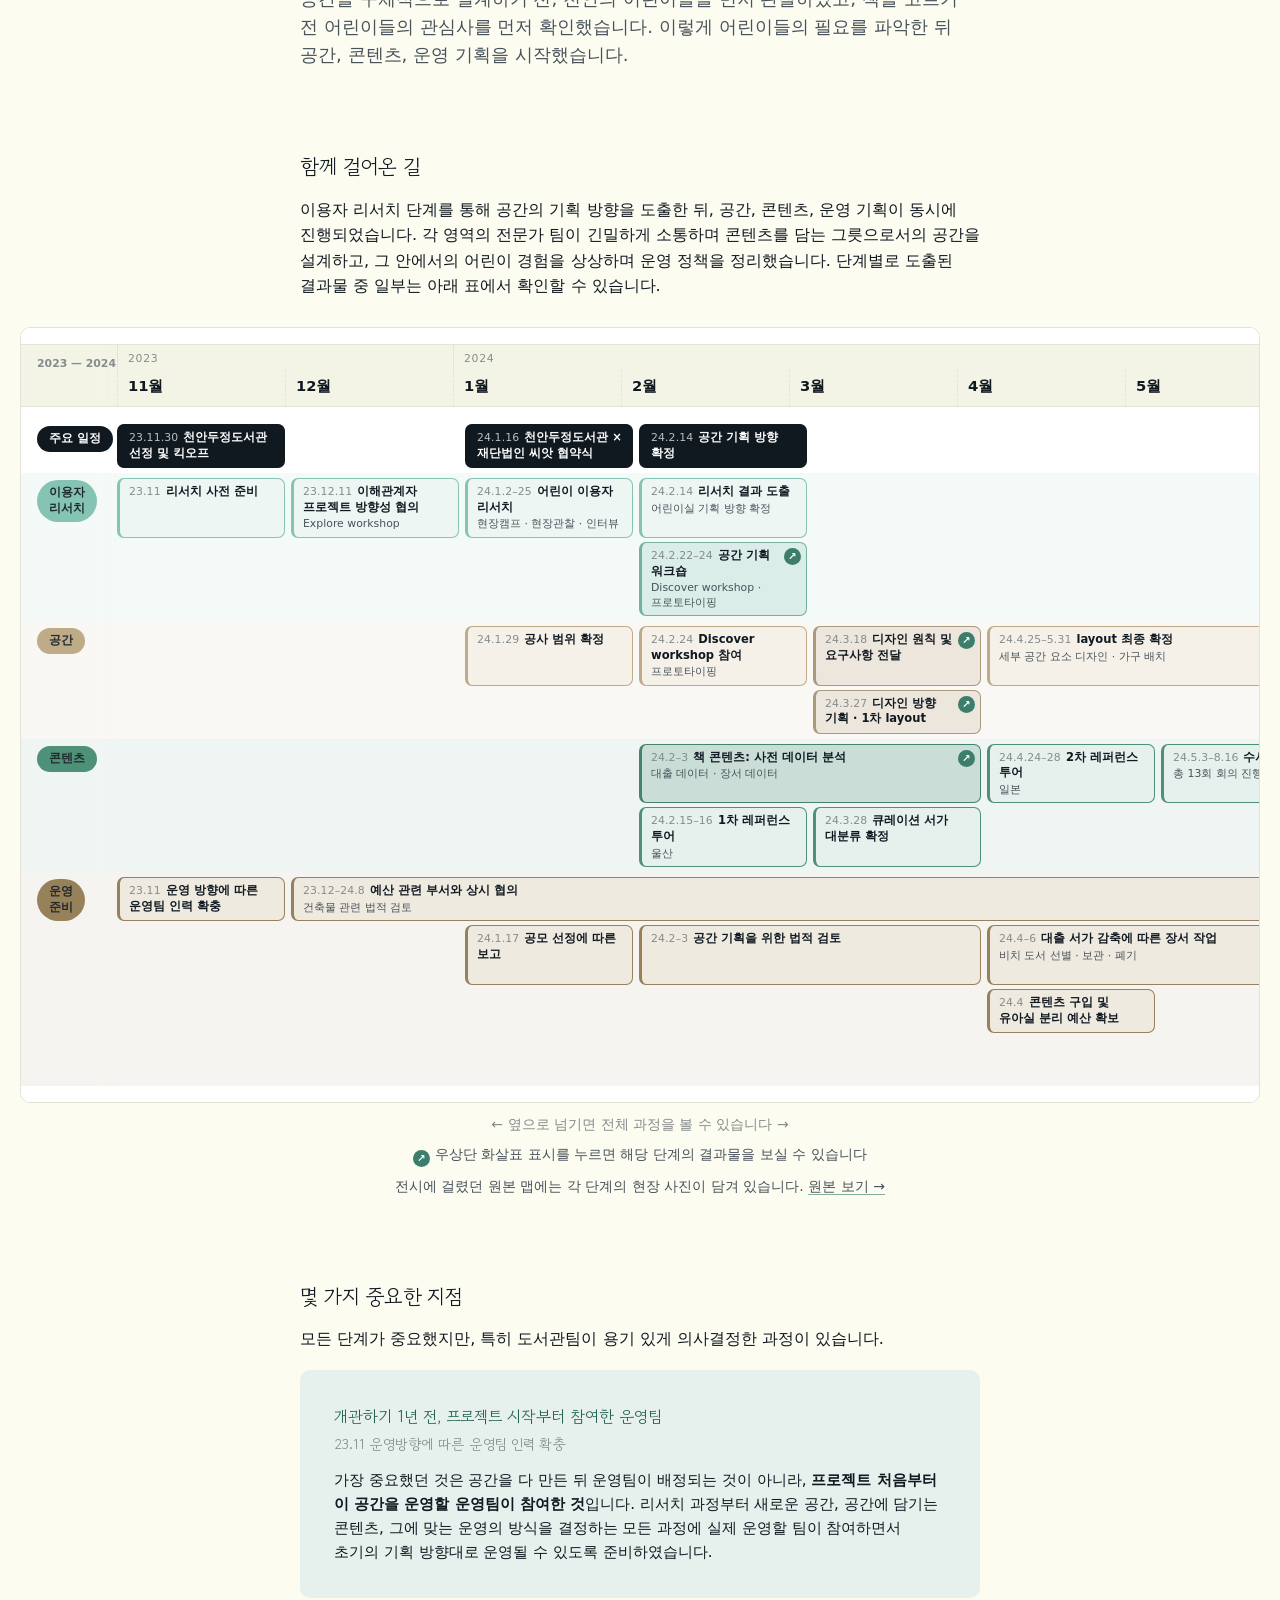
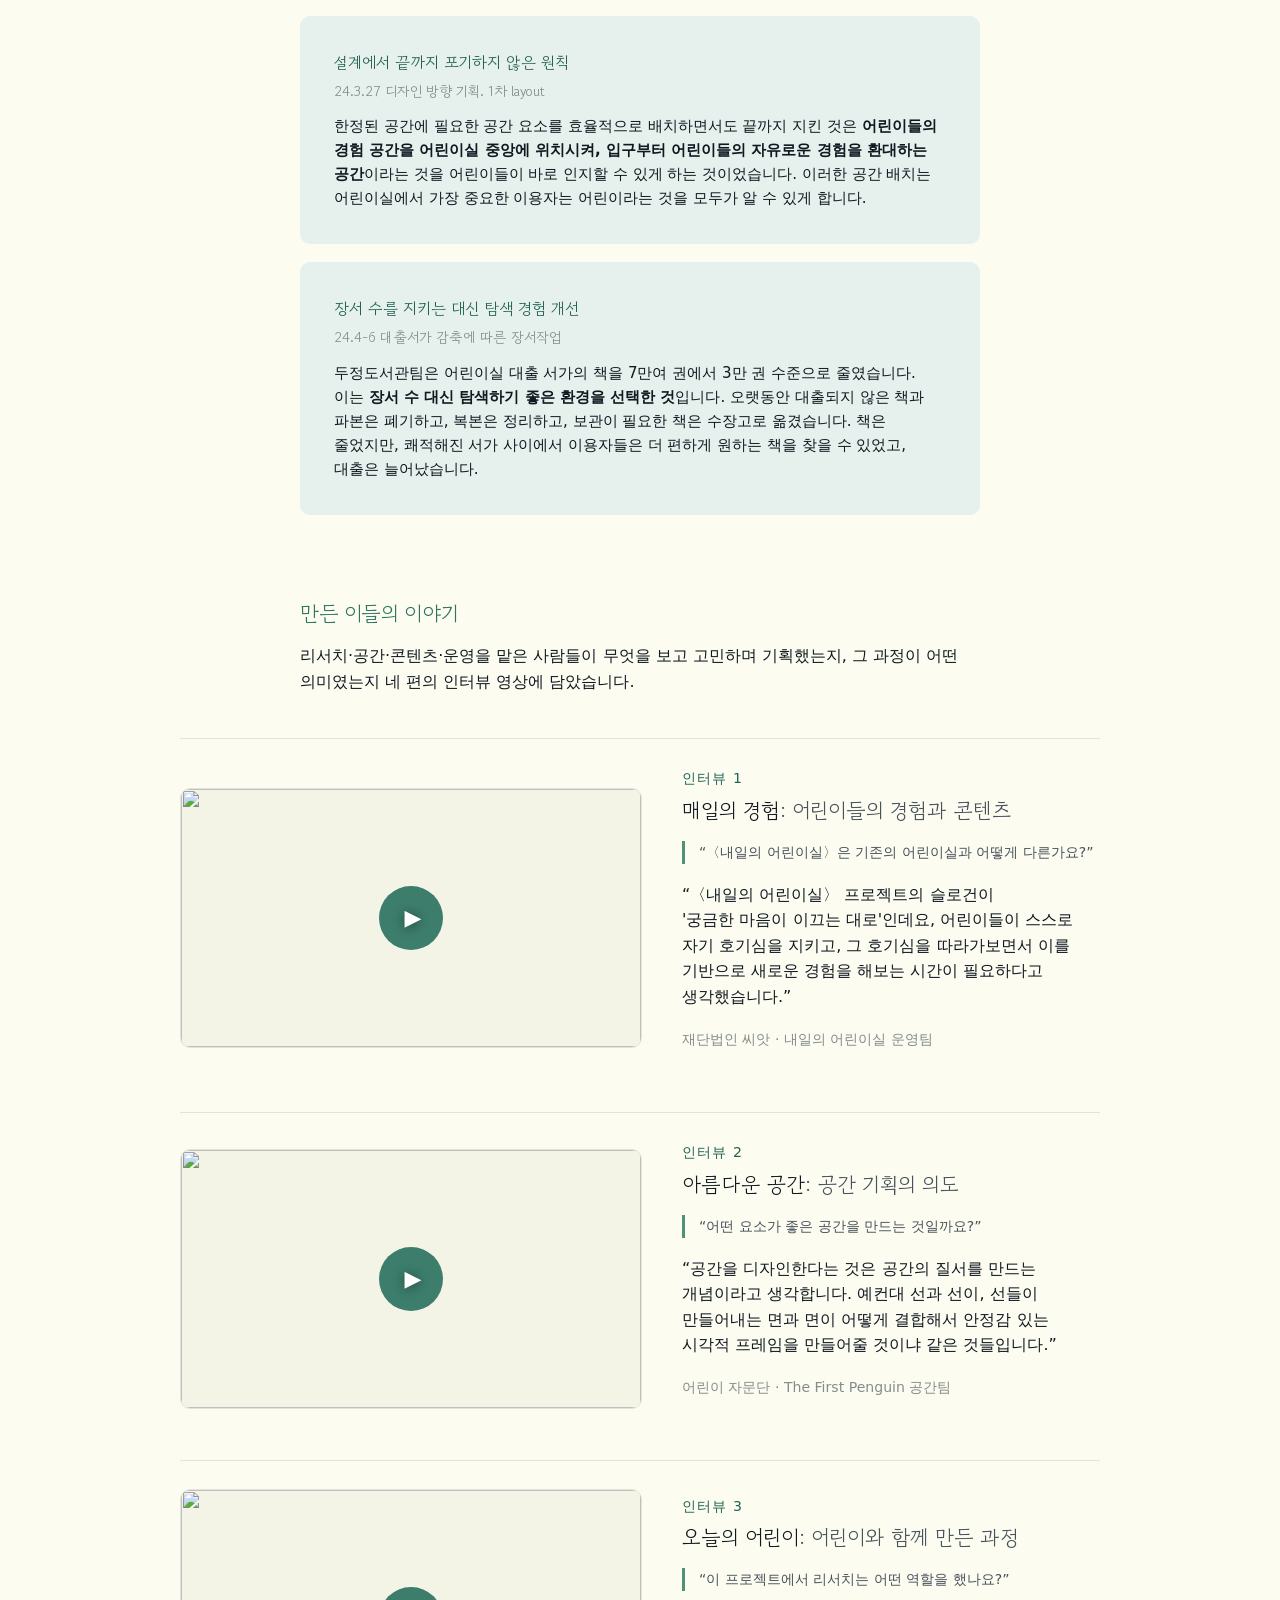
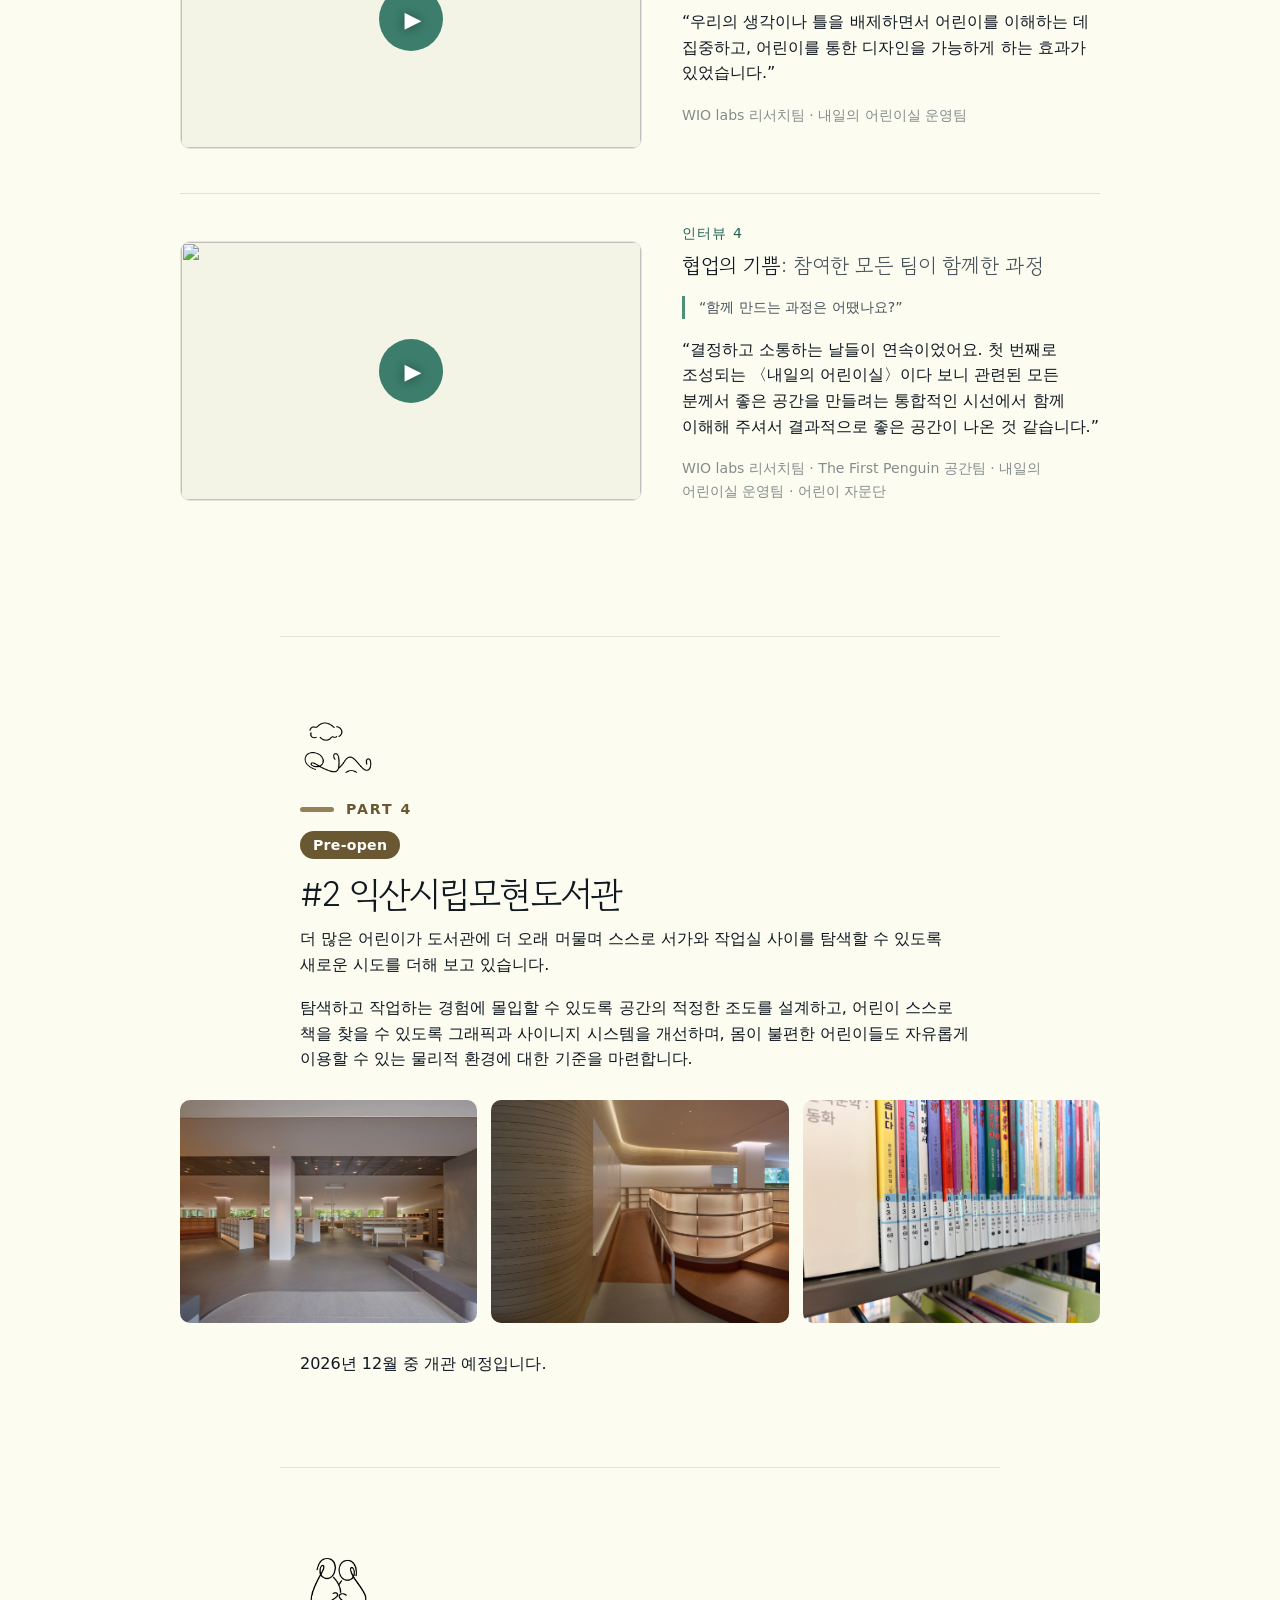
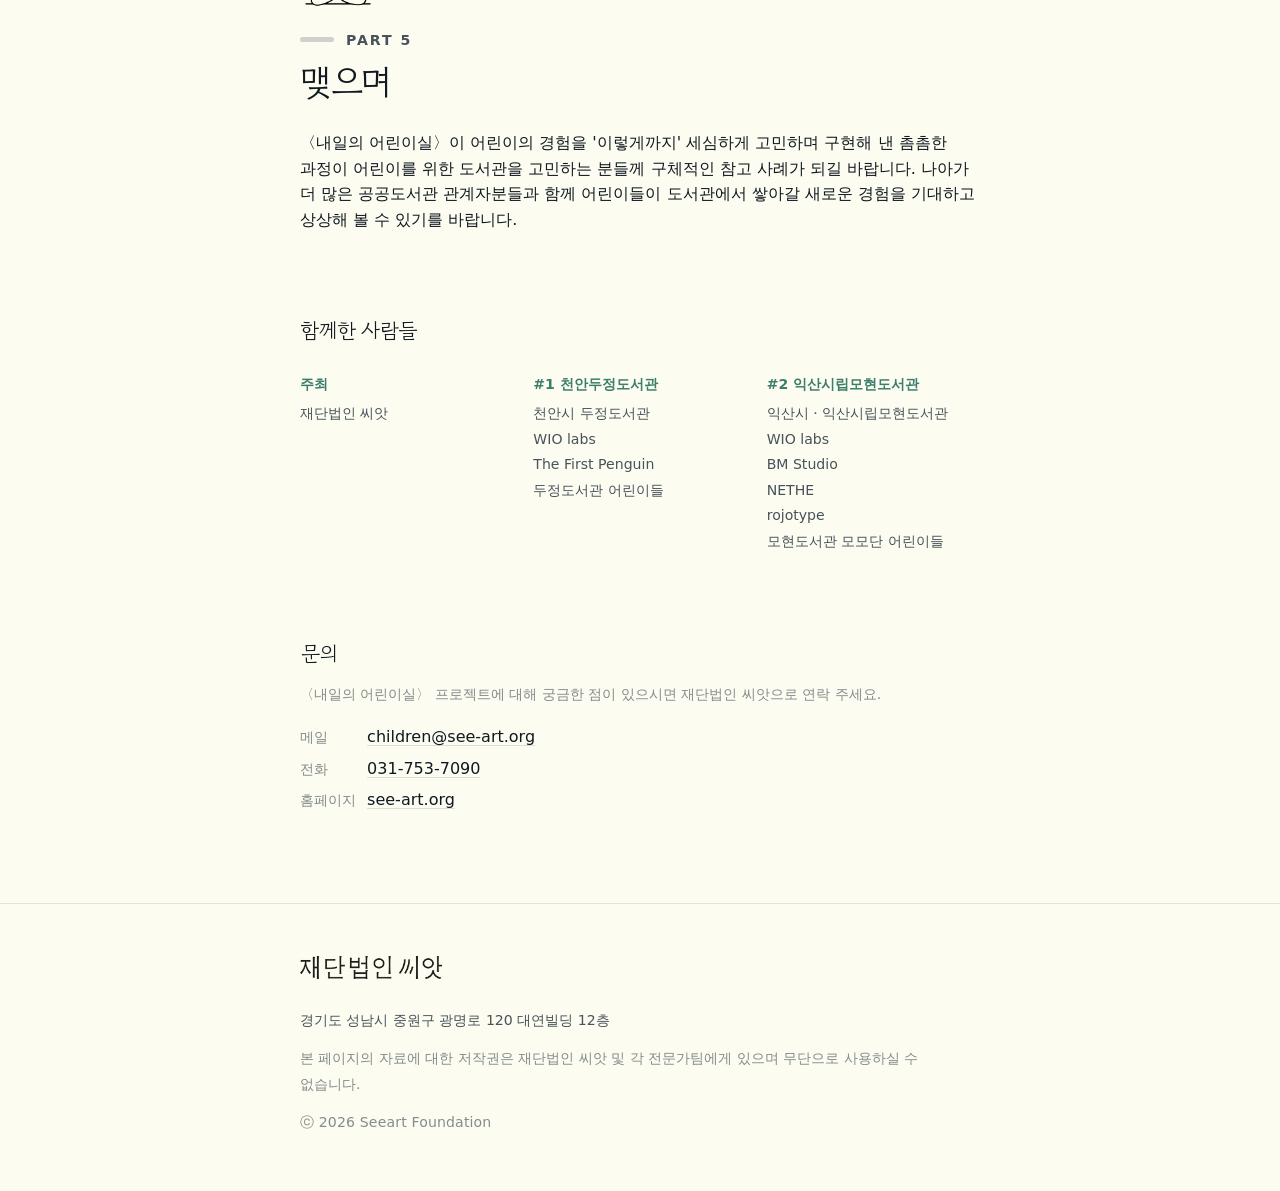
==== commit 9ae30cb6: "공간 지도 이름표를 프리텐다드로 바꾸고 크기를 줄임 Co-Authored-By: Claude Opus 5.5 (1M context) <noreply@anthropic.com>" ====
--- a/index.html
+++ b/index.html
@@ -153,7 +153,7 @@
     <p class="lede"><span class="nobr">〈내일의 어린이실〉에는</span> 8–13세 어린이만을 위한 공간, <b><span class="nobr">“0813 작업실”</span></b>이 있습니다. 어린이의 관심사에서 출발하여 세상에 대한 관점을 넓힐 수 있는 책 큐레이션, 그리고 이야기의 세계를 직접 구현해 볼 수 있는 재료와 도구가 준비되어 있습니다. 서가와 작업 테이블을 넘나드는 경험의 여정을 직접 확인하고 있습니다.</p>
 
     <figure class="map">
-      <a href="assets/img/cheonan/space-map.jpg?v=i"><img src="assets/img/cheonan/space-map.jpg?v=i" alt="천안두정도서관 내일의 어린이실 공간 구성도. 입구 옆 준비공간, 가운데 둥근 0813 작업실, 그 둘레를 감싸는 대출서가, 작업실 바깥의 앞뜰을 색으로 구분했다." width="2000" height="1277" loading="lazy"></a>
+      <a href="assets/img/cheonan/space-map.jpg?v=j"><img src="assets/img/cheonan/space-map.jpg?v=j" alt="천안두정도서관 내일의 어린이실 공간 구성도. 입구 옆 준비공간, 가운데 둥근 0813 작업실, 그 둘레를 감싸는 대출서가, 작업실 바깥의 앞뜰을 색으로 구분했다." width="2000" height="1277" loading="lazy"></a>
       <figcaption>천안두정도서관 내일의 어린이실 공간 구성</figcaption>
     </figure>
 
